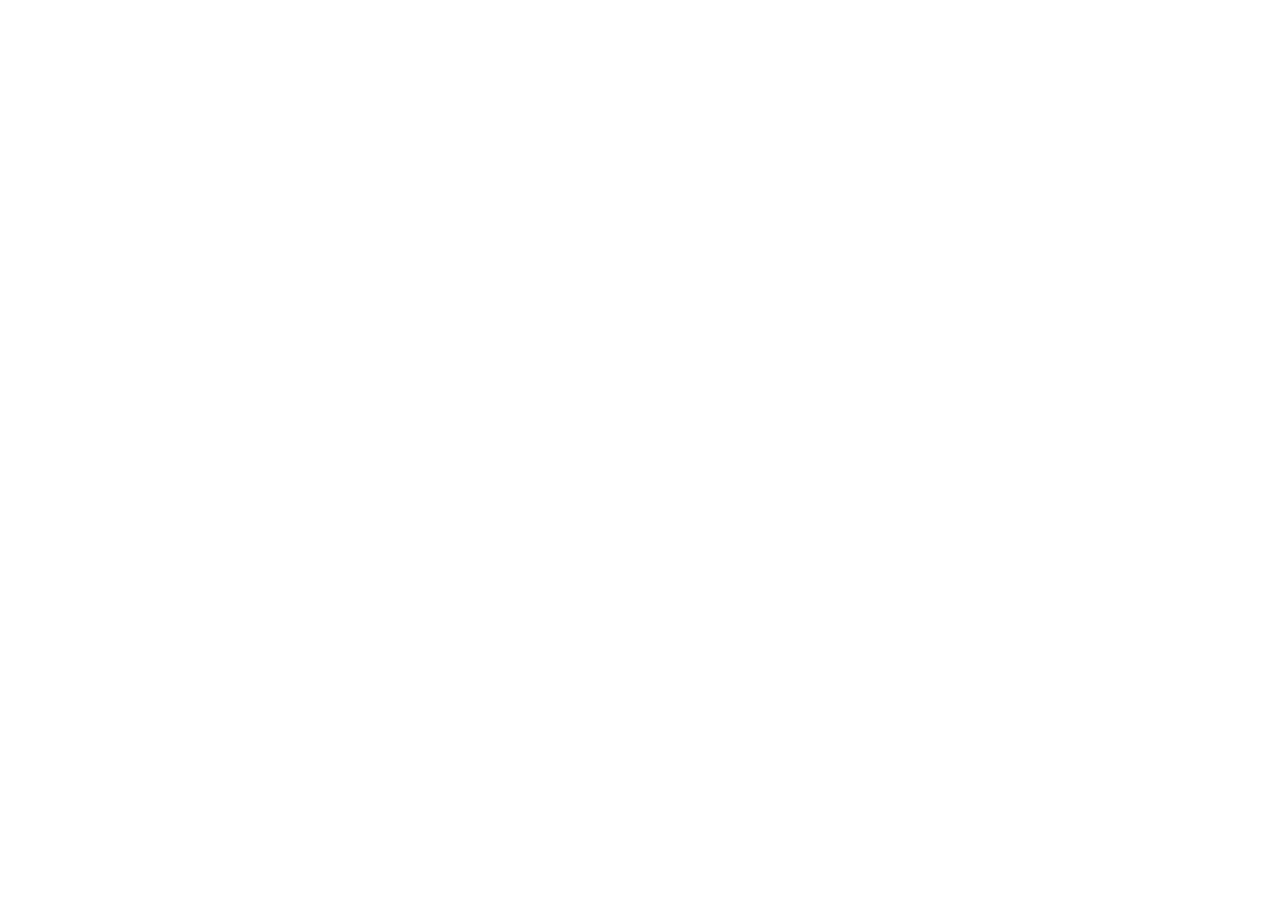
==== index.html @ 11f1801c "Deploy web demo 260825" ====
<!DOCTYPE html>
<html>
<head>
  <!--
    If you are serving your web app in a path other than the root, change the
    href value below to reflect the base path you are serving from.

    The path provided below has to start and end with a slash "/" in order for
    it to work correctly.

    For more details:
    * https://developer.mozilla.org/en-US/docs/Web/HTML/Element/base

    This is a placeholder for base href that will be replaced by the value of
    the `--base-href` argument provided to `flutter build`.
  -->
  <base href="/web/">

  <meta charset="UTF-8">
  <meta content="IE=Edge" http-equiv="X-UA-Compatible">
  <meta name="description" content="A new Flutter project.">

  <!-- iOS meta tags & icons -->
  <meta name="mobile-web-app-capable" content="yes">
  <meta name="apple-mobile-web-app-status-bar-style" content="black">
  <meta name="apple-mobile-web-app-title" content="testproject">
  <link rel="apple-touch-icon" href="icons/Icon-192.png">

  <!-- Favicon -->
  <link rel="icon" type="image/png" href="favicon.png"/>

  <title>Fi.Art</title>
  <link rel="manifest" href="manifest.json">
</head>
<body>
  <script src="flutter_bootstrap.js" async></script>
</body>
</html>
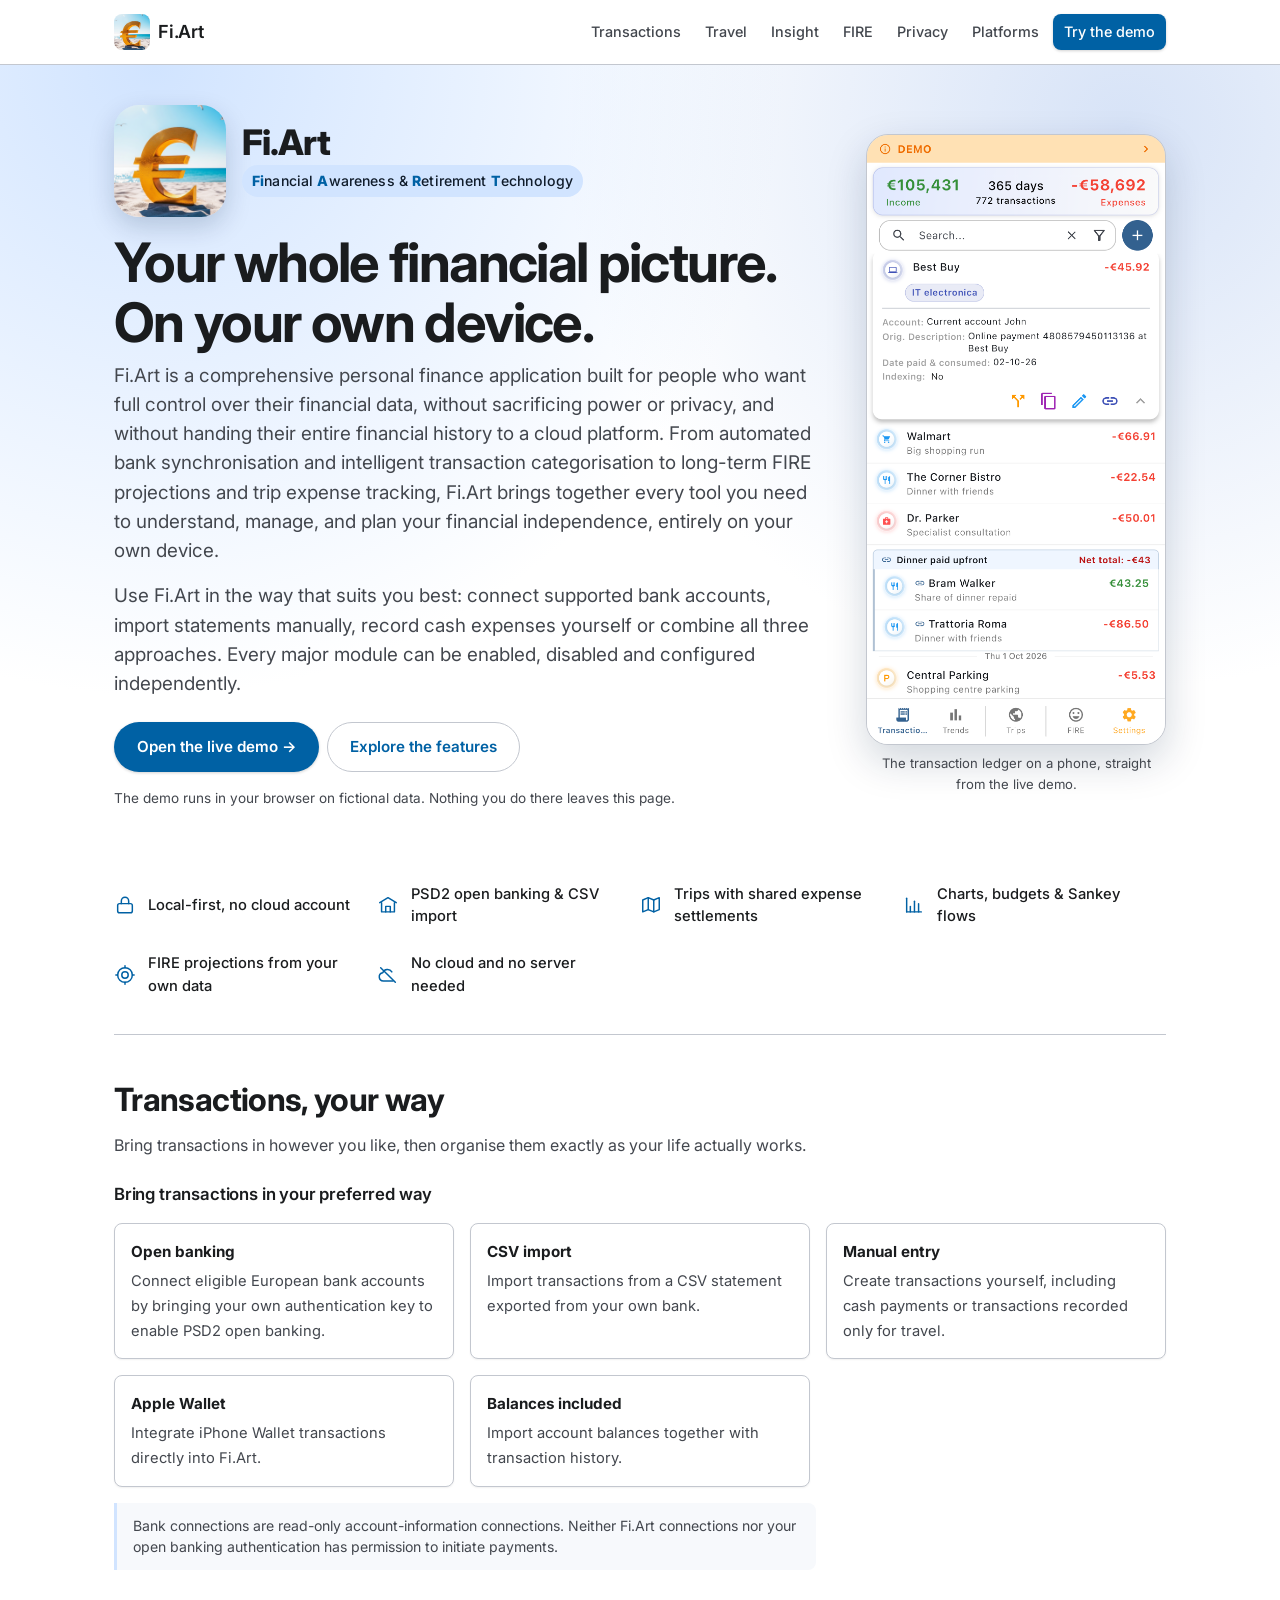
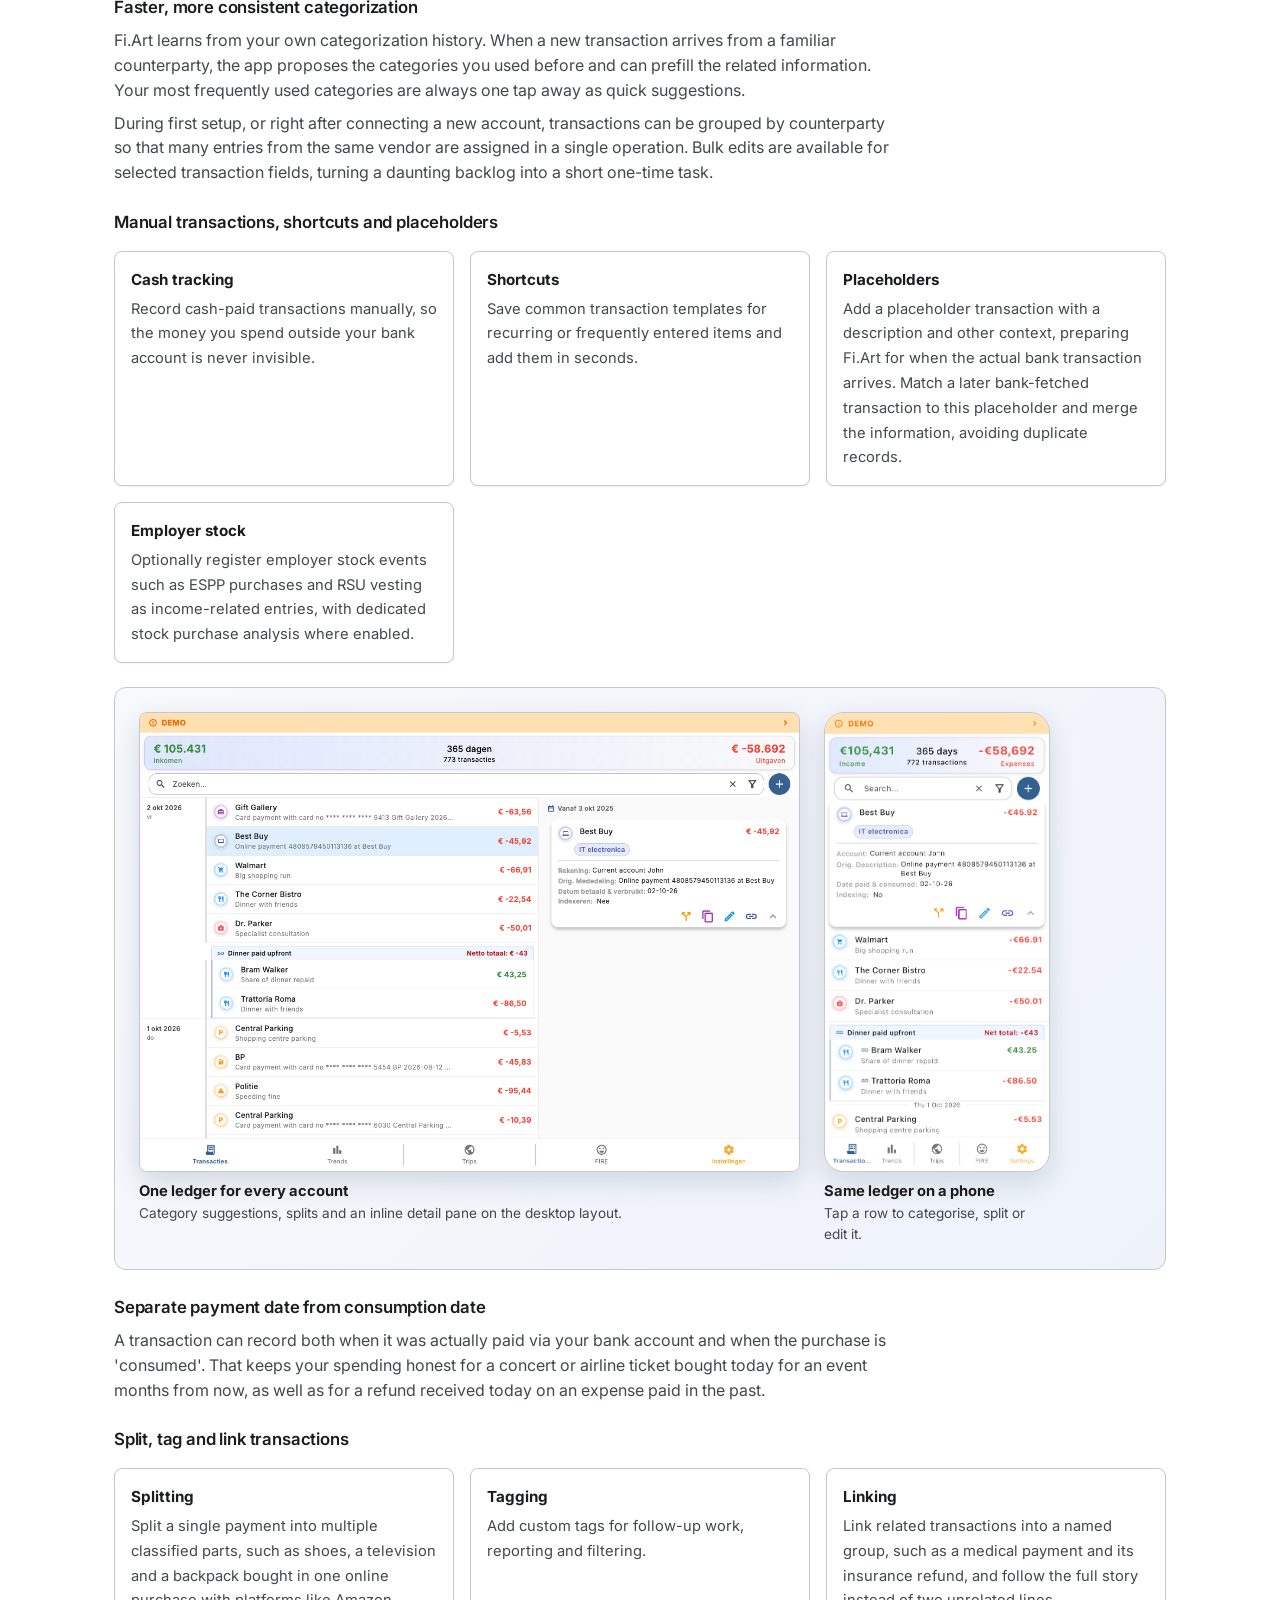
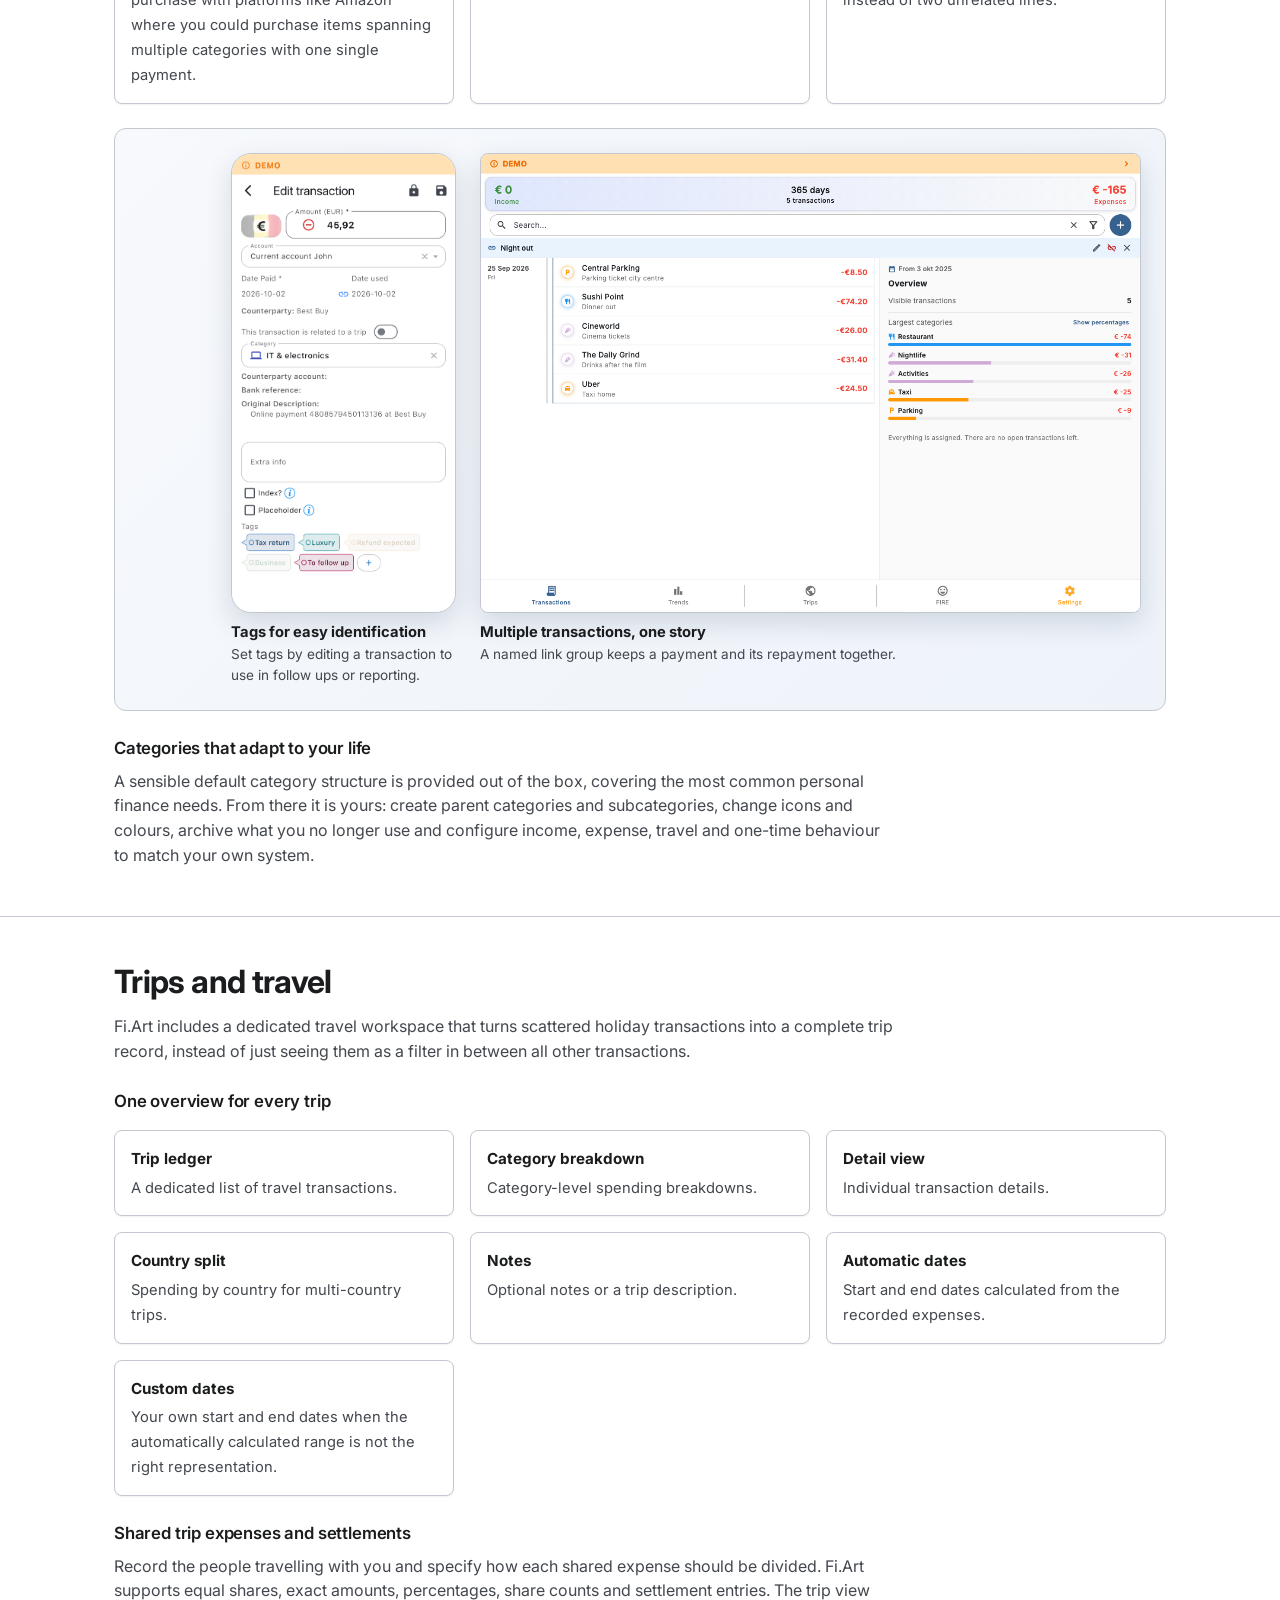
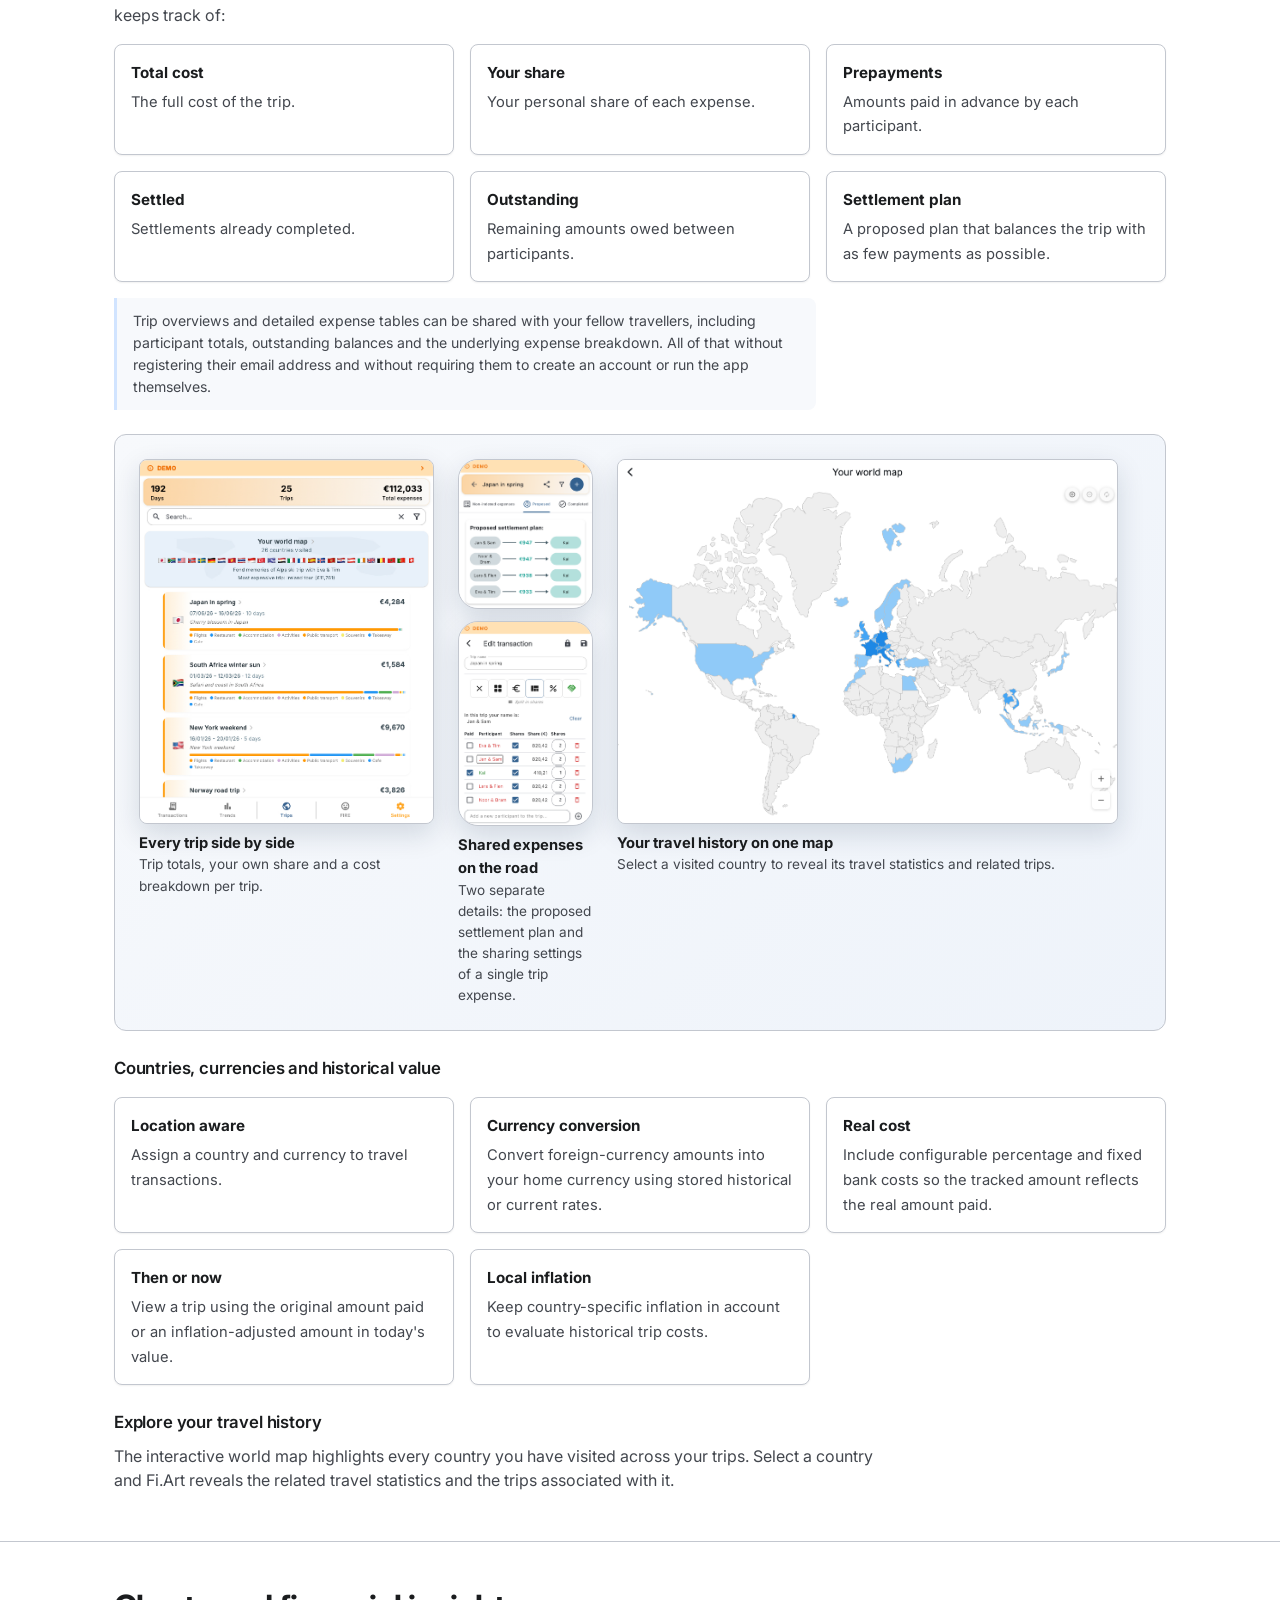
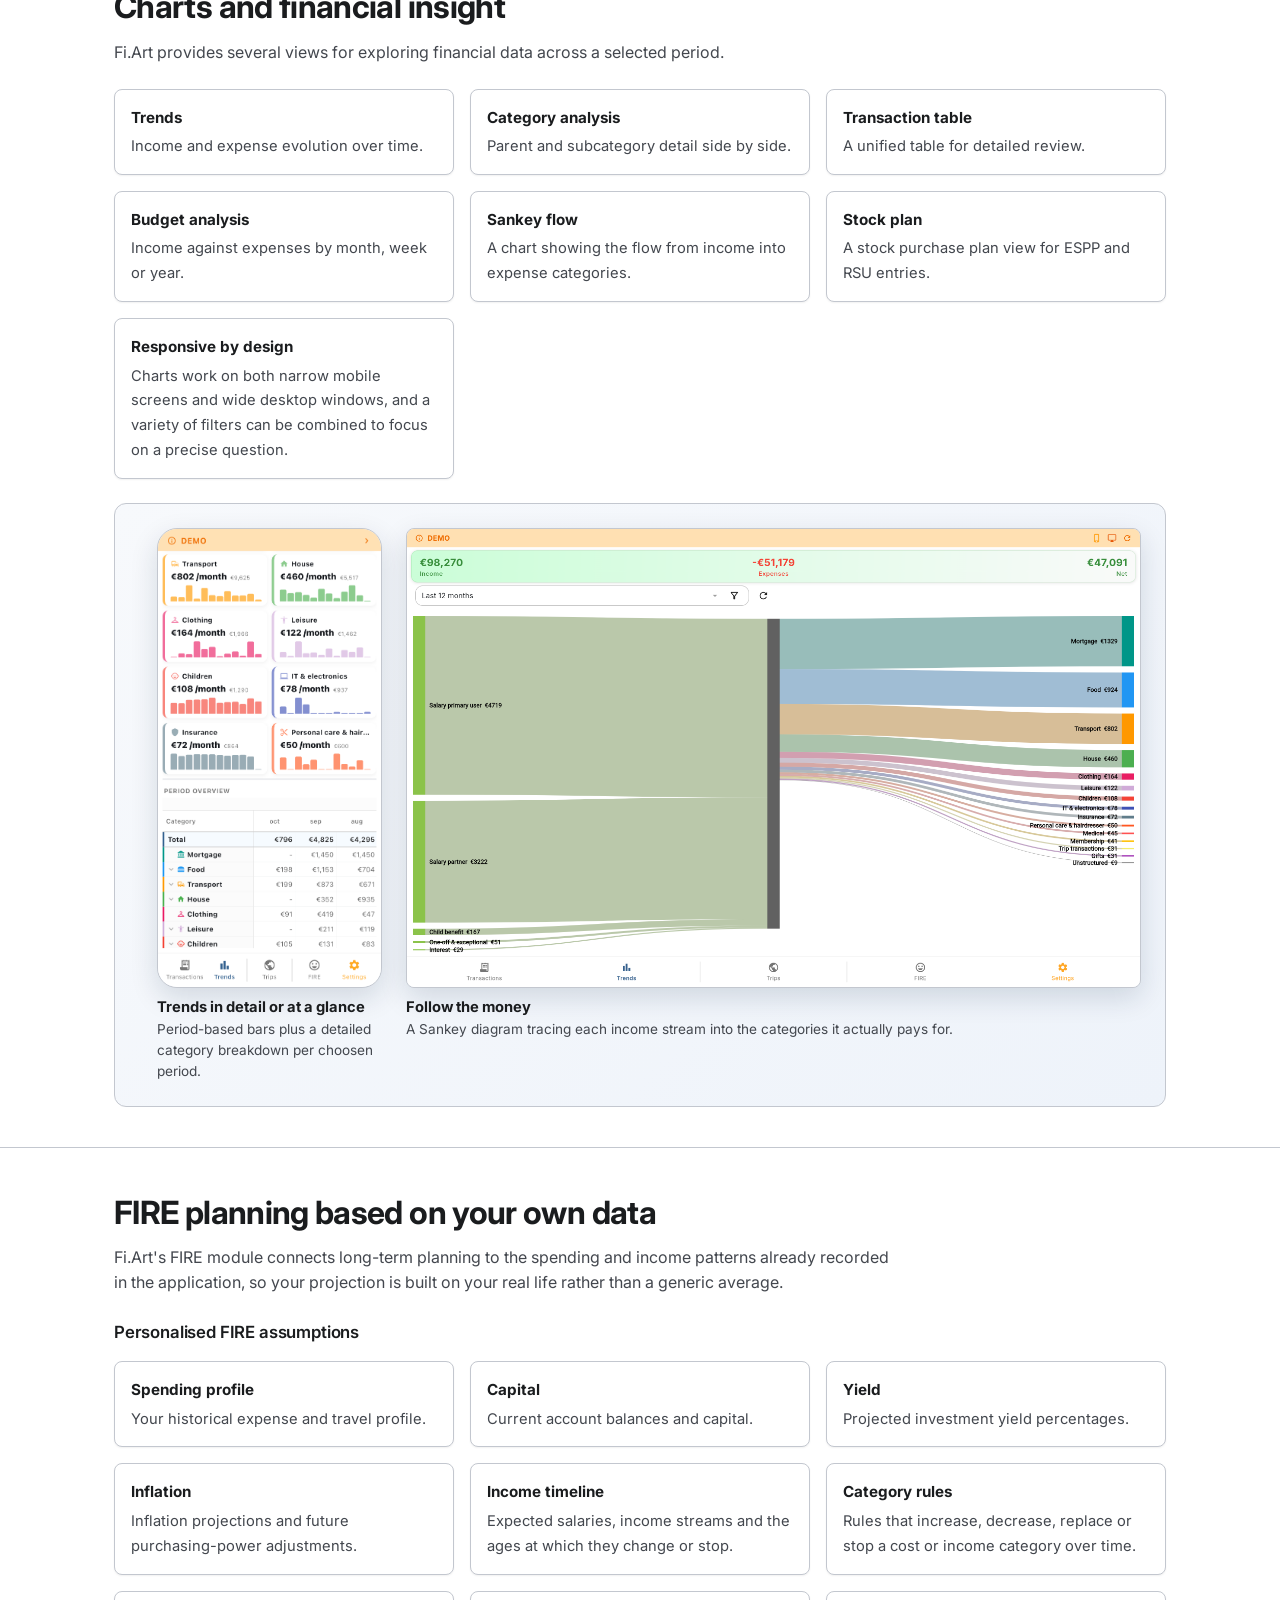
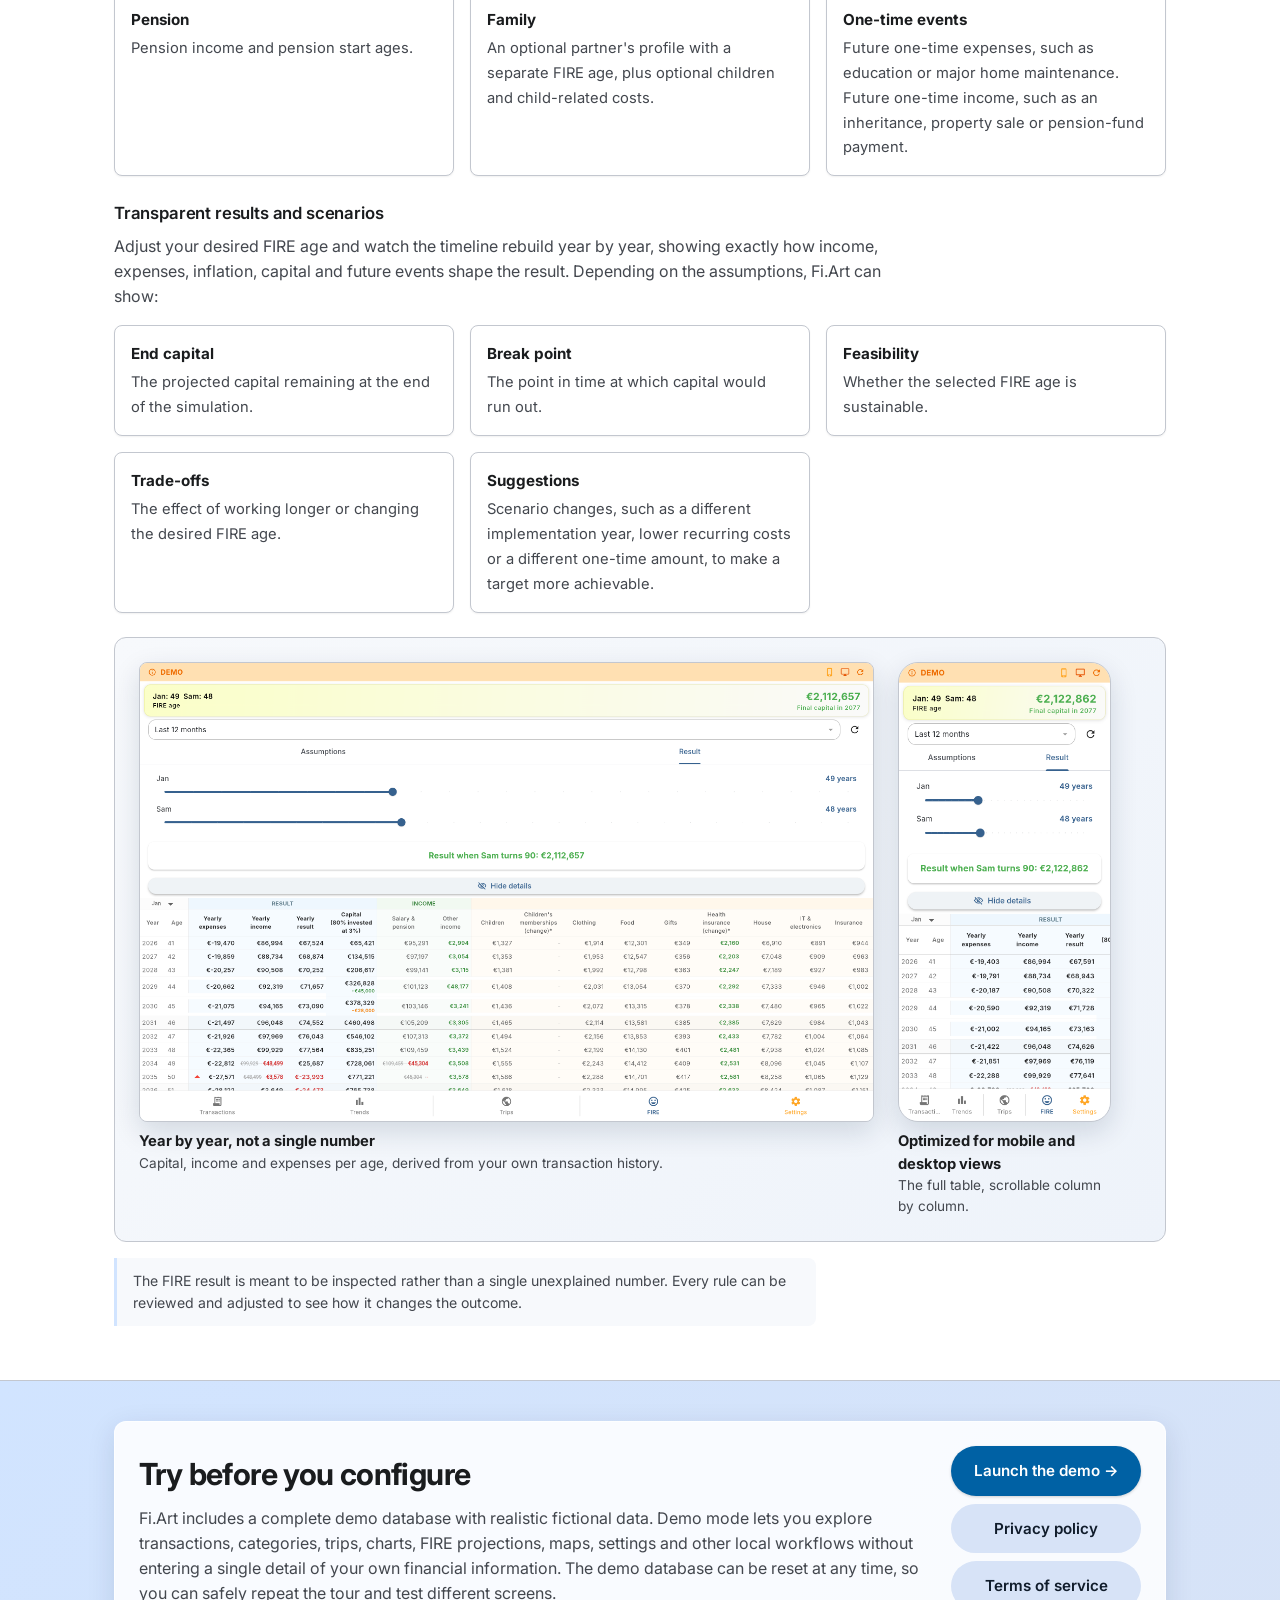
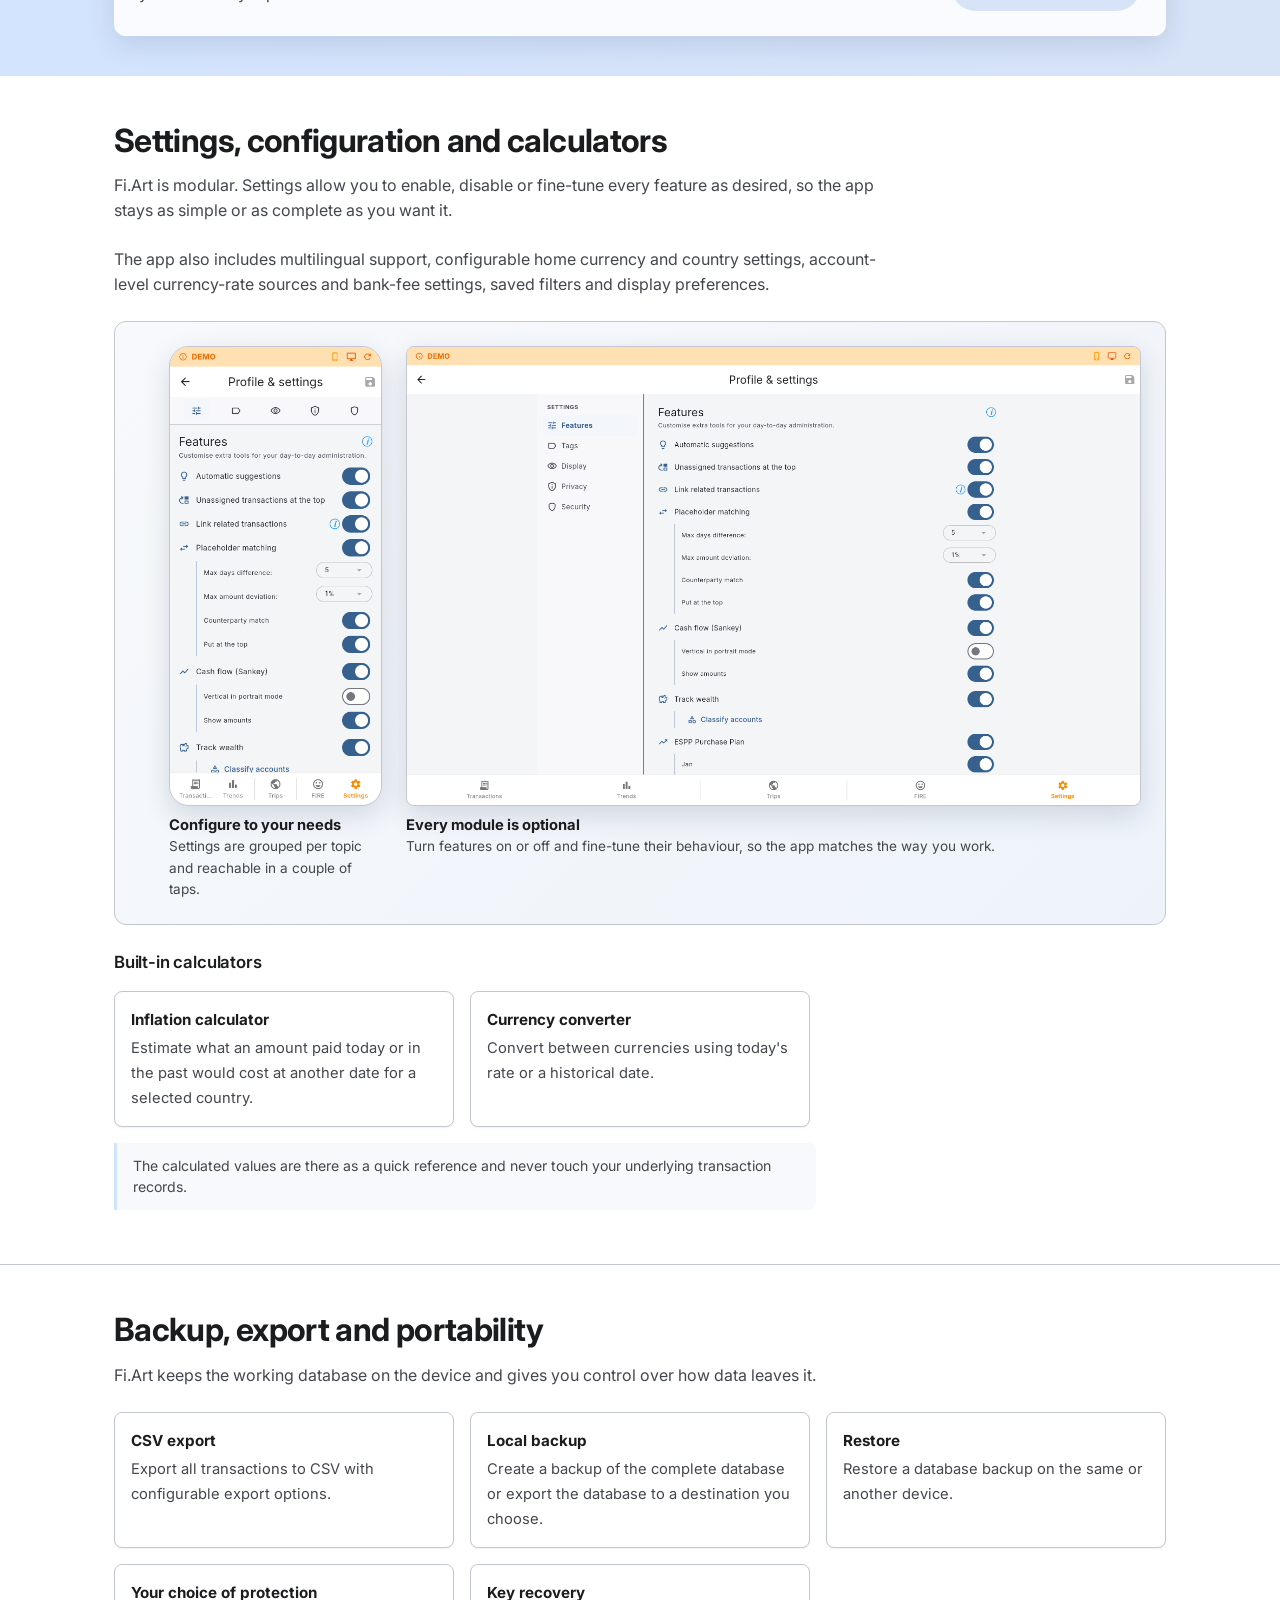
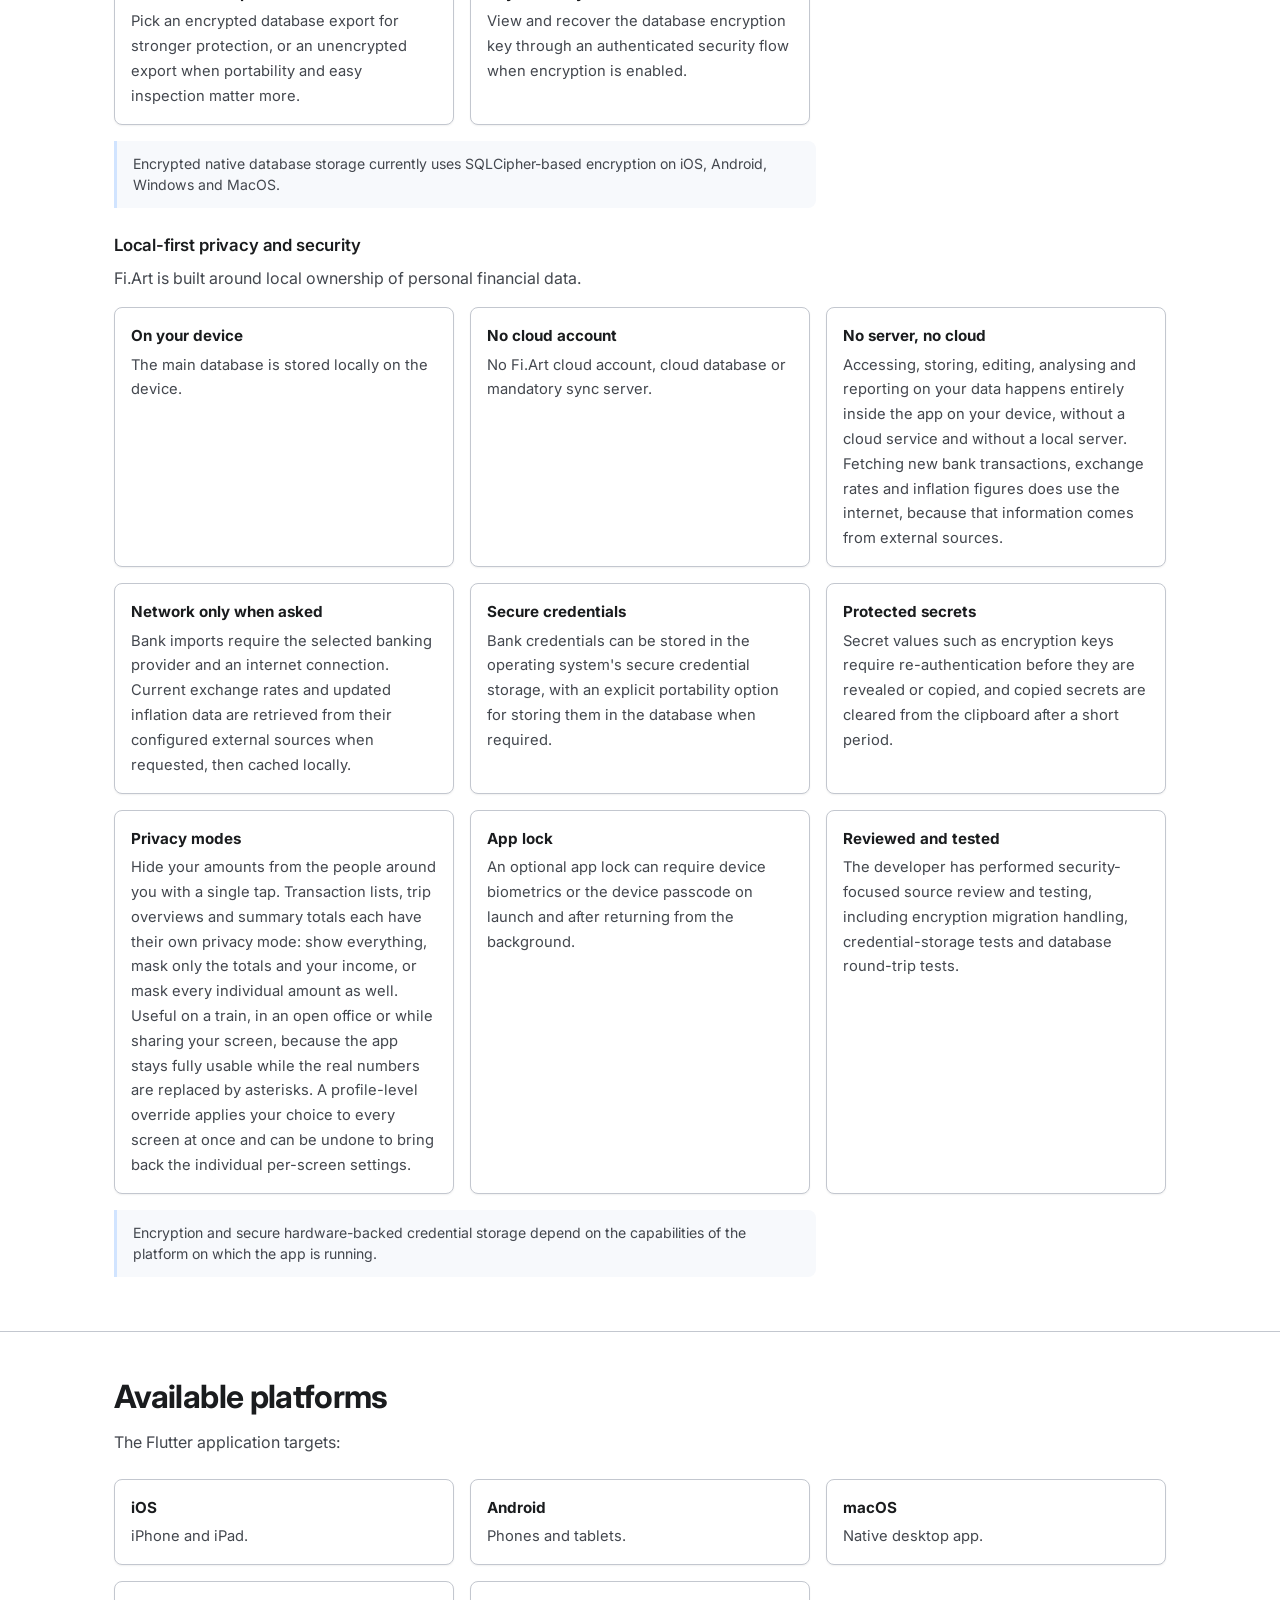
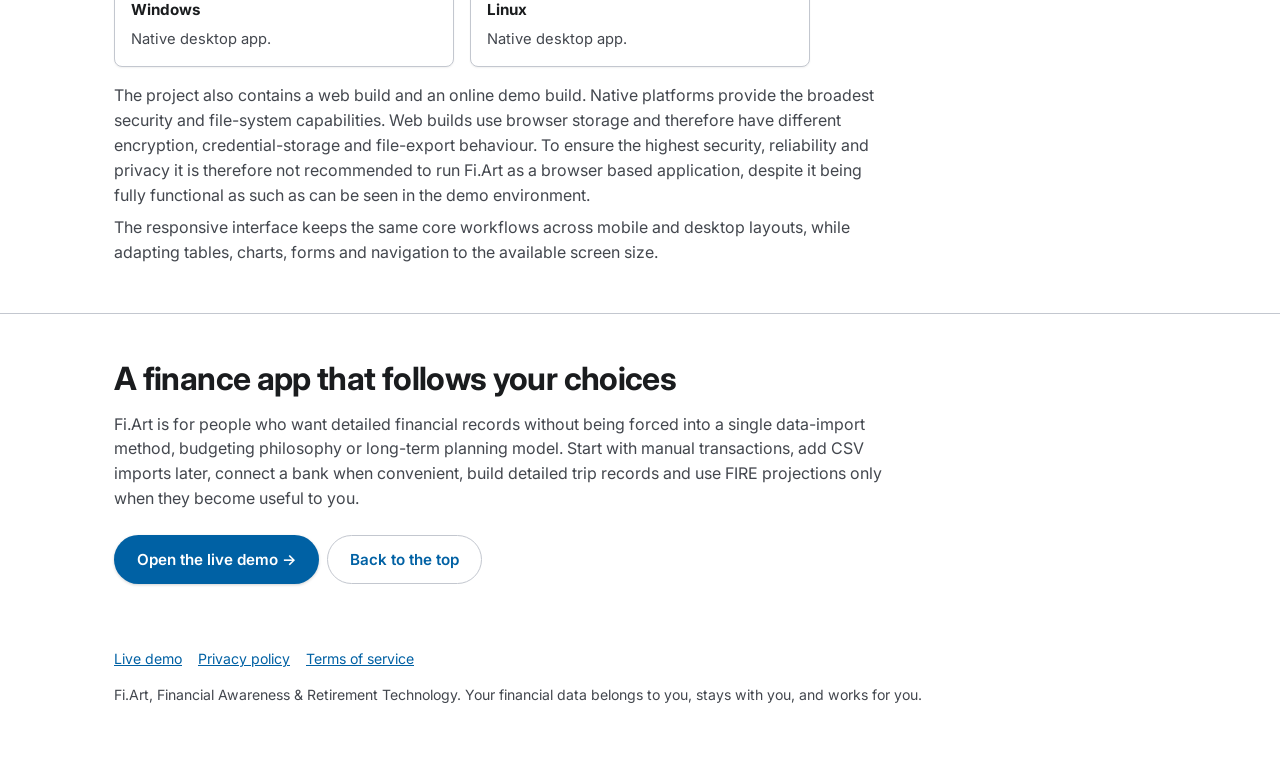
==== commit 8447c2b8: "Publish Fi.Art website + demo: clickable screenshots with lightbox" ====
--- a/index.html
+++ b/index.html
@@ -1,38 +1,725 @@
 <!DOCTYPE html>
-<html>
+<html lang="en">
 <head>
-  <!--
-    If you are serving your web app in a path other than the root, change the
-    href value below to reflect the base path you are serving from.
-
-    The path provided below has to start and end with a slash "/" in order for
-    it to work correctly.
-
-    For more details:
-    * https://developer.mozilla.org/en-US/docs/Web/HTML/Element/base
-
-    This is a placeholder for base href that will be replaced by the value of
-    the `--base-href` argument provided to `flutter build`.
-  -->
-  <base href="/web/">
-
   <meta charset="UTF-8">
-  <meta content="IE=Edge" http-equiv="X-UA-Compatible">
-  <meta name="description" content="A new Flutter project.">
-
-  <!-- iOS meta tags & icons -->
-  <meta name="mobile-web-app-capable" content="yes">
-  <meta name="apple-mobile-web-app-status-bar-style" content="black">
-  <meta name="apple-mobile-web-app-title" content="testproject">
-  <link rel="apple-touch-icon" href="icons/Icon-192.png">
-
-  <!-- Favicon -->
-  <link rel="icon" type="image/png" href="favicon.png"/>
-
-  <title>Fi.Art</title>
-  <link rel="manifest" href="manifest.json">
+  <meta name="viewport" content="width=device-width, initial-scale=1.0">
+  <title>Fi.Art | Financial Awareness &amp; Retirement Technology</title>
+  <meta name="description" content="Fi.Art is a local-first personal finance app: bank sync, smart categorisation, trip expense tracking and FIRE projections, all on your own device.">
+  <meta name="theme-color" content="#ffffff">
+  <link rel="icon" type="image/png" href="favicon.png">
+  <link rel="apple-touch-icon" href="assets/Icon-512.png">
+  <link rel="stylesheet" href="styles.css">
 </head>
 <body>
-  <script src="flutter_bootstrap.js" async></script>
+
+<!-- ========================================================== app bar -->
+<header class="appbar">
+  <div class="wrap appbar__inner">
+    <a class="brand" href="#top">
+      <img src="assets/Icon-512.png" alt="Fi.Art logo">
+      Fi.Art
+    </a>
+    <nav>
+      <a href="#transactions">Transactions</a>
+      <a href="#travel">Travel</a>
+      <a href="#insight">Insight</a>
+      <a href="#fire">FIRE</a>
+      <a href="#privacy">Privacy</a>
+      <a href="#platforms">Platforms</a>
+      <a class="btn btn--filled btn--small" href="demo/index.html">Try the demo</a>
+    </nav>
+  </div>
+</header>
+
+<!-- ============================================================== hero -->
+<section class="hero" id="top">
+  <div class="wrap hero__inner">
+    <div class="hero__copy">
+      <div class="hero__lockup">
+        <img class="hero__logo" src="assets/Icon-512.png" alt="Fi.Art app icon"
+             width="512" height="512">
+        <div class="hero__lockup-text">
+          <span class="hero__wordmark">Fi.Art</span>
+          <span class="eyebrow"><span><b>Fi</b>nancial</span> <span><b>A</b>wareness</span> &amp; <span><b>R</b>etirement</span> <span><b>T</b>echnology</span></span>
+        </div>
+      </div>
+      <h1>Your whole financial picture.<br>On your own device.</h1>
+      <p class="lede">
+        Fi.Art is a comprehensive personal finance application built for people who want full control over
+        their financial data, without sacrificing power or privacy, and without handing their entire financial history
+        to a cloud platform. From automated bank synchronisation and intelligent transaction categorisation to
+        long-term FIRE projections and trip expense tracking, Fi.Art brings together every tool you need to
+        understand, manage, and plan your financial independence, entirely on your own device.
+      </p>
+      <p class="lede">
+        Use Fi.Art in the way that suits you best: connect supported bank accounts, import statements manually,
+        record cash expenses yourself or combine all three approaches. Every major module can be enabled,
+        disabled and configured independently.
+      </p>
+      <div class="hero__actions">
+        <a class="btn btn--filled" href="demo/index.html">Open the live demo →</a>
+        <a class="btn btn--outlined" href="#transactions">Explore the features</a>
+      </div>
+      <p class="hero__note">The demo runs in your browser on fictional data. Nothing you do there leaves this page.</p>
+    </div>
+
+    <!-- A phone capture from the demo, so the first screen already shows the
+         real product instead of only prose. -->
+    <figure class="hero__shot">
+      <img src="assets/screenshots/mobile-transactions.png" width="1169" height="2392"
+           alt="Fi.Art transaction list on a phone, with one transaction expanded"
+           loading="eager" fetchpriority="high" decoding="async">
+      <figcaption>The transaction ledger on a phone, straight from the live demo.</figcaption>
+    </figure>
+  </div>
+</section>
+
+<div class="wrap">
+  <div class="pills">
+    <!-- Stroked line glyphs (lock, bank, map, chart, target, cloud-off) in the
+         same visual language as the app's Material Symbols icon set. -->
+    <div class="pill">
+      <svg viewBox="0 0 24 24" aria-hidden="true"><rect x="4" y="10.5" width="16" height="10" rx="2"/><path d="M8 10.5V7.5a4 4 0 0 1 8 0v3"/></svg>
+      Local-first, no cloud account
+    </div>
+    <div class="pill">
+      <svg viewBox="0 0 24 24" aria-hidden="true"><path d="M3 9.5 12 4l9 5.5"/><path d="M5 9.5v10h14v-10"/><path d="M9.5 19.5v-6h5v6"/></svg>
+      PSD2 open banking &amp; CSV import
+    </div>
+    <div class="pill">
+      <svg viewBox="0 0 24 24" aria-hidden="true"><path d="M9 4 3 6.5v13L9 17l6 2.5 6-2.5v-13L15 6.5 9 4z"/><path d="M9 4v13"/><path d="M15 6.5v13"/></svg>
+      Trips with shared expense settlements
+    </div>
+    <div class="pill">
+      <svg viewBox="0 0 24 24" aria-hidden="true"><path d="M4 19.5V4.5"/><path d="M4 19.5h16"/><path d="M8 19.5v-6"/><path d="M12.5 19.5V8"/><path d="M17 19.5v-9"/></svg>
+      Charts, budgets &amp; Sankey flows
+    </div>
+    <div class="pill">
+      <svg viewBox="0 0 24 24" aria-hidden="true"><circle cx="12" cy="12" r="8"/><circle cx="12" cy="12" r="3.5"/><path d="M12 4V2"/><path d="M12 22v-2"/><path d="M4 12H2"/><path d="M22 12h-2"/></svg>
+      FIRE projections from your own data
+    </div>
+    <div class="pill">
+      <svg viewBox="0 0 24 24" aria-hidden="true"><path d="M17.5 18.5H7a4.5 4.5 0 0 1-.7-8.95A5.5 5.5 0 0 1 16.2 8.6"/><path d="M4 4l16 16"/></svg>
+      No cloud and no server needed
+    </div>
+  </div>
+</div>
+
+<!-- ====================================================== transactions -->
+<section class="block" id="transactions">
+  <div class="wrap">
+    <div class="block__head">
+      <h2>Transactions, your way</h2>
+      <p>Bring transactions in however you like, then organise them exactly as your life actually works.</p>
+    </div>
+
+    <h3 class="sub">Bring transactions in your preferred way</h3>
+    <ul class="grid">
+      <li class="card"><span class="card__title">Open banking</span><span class="card__text">Connect eligible European bank accounts by bringing your own authentication key to enable PSD2 open banking.</span></li>
+      <li class="card"><span class="card__title">CSV import</span><span class="card__text">Import transactions from a CSV statement exported from your own bank.</span></li>
+      <li class="card"><span class="card__title">Manual entry</span><span class="card__text">Create transactions yourself, including cash payments or transactions recorded only for travel.</span></li>
+      <li class="card"><span class="card__title">Apple Wallet</span><span class="card__text">Integrate iPhone Wallet transactions directly into Fi.Art.</span></li>
+      <li class="card"><span class="card__title">Balances included</span><span class="card__text">Import account balances together with transaction history.</span></li>
+    </ul>
+    <p class="fineprint">
+      Bank connections are read-only account-information connections. Neither Fi.Art connections nor your
+      open banking authentication has permission to initiate payments.
+    </p>
+
+    <h3 class="sub">Faster, more consistent categorization</h3>
+    <div class="prose">
+      <p>
+        Fi.Art learns from your own categorization history. When a new transaction arrives from a familiar
+        counterparty, the app proposes the categories you used before and can prefill the related information.
+        Your most frequently used categories are always one tap away as quick suggestions.
+      </p>
+      <p>
+        During first setup, or right after connecting a new account, transactions can be grouped by counterparty
+        so that many entries from the same vendor are assigned in a single operation. Bulk edits are available for
+        selected transaction fields, turning a daunting backlog into a short one-time task.
+      </p>
+    </div>
+
+    <h3 class="sub">Manual transactions, shortcuts and placeholders</h3>
+    <ul class="grid">
+      <li class="card"><span class="card__title">Cash tracking</span><span class="card__text">Record cash-paid transactions manually, so the money you spend outside your bank account is never invisible.</span></li>
+      <li class="card"><span class="card__title">Shortcuts</span><span class="card__text">Save common transaction templates for recurring or frequently entered items and add them in seconds.</span></li>
+      <li class="card"><span class="card__title">Placeholders</span><span class="card__text">Add a placeholder transaction with a description and other context, preparing Fi.Art for when the actual bank transaction arrives. Match a later bank-fetched transaction to this placeholder and merge the information, avoiding duplicate records.</span></li>
+      <li class="card"><span class="card__title">Employer stock</span><span class="card__text">Optionally register employer stock events such as ESPP purchases and RSU vesting as income-related entries, with dedicated stock purchase analysis where enabled.</span></li>
+    </ul>
+    <!-- Visual break: the transaction ledger on both layouts. -->
+    <div class="showcase">
+      <figure class="showcase__wide">
+        <img src="assets/screenshots/desktop-transactions.png" width="1214" height="844"
+             alt="Transaction list with an expanded transaction detail pane" loading="lazy" decoding="async">
+        <figcaption>
+          <strong>One ledger for every account</strong>
+          Category suggestions, splits and an inline detail pane on the desktop layout.
+        </figcaption>
+      </figure>
+      <figure class="showcase__phone">
+        <img src="assets/screenshots/mobile-transactions.png" width="1169" height="2392"
+             alt="Transaction list on a phone with one transaction expanded" loading="lazy" decoding="async">
+        <figcaption>
+          <strong>Same ledger on a phone</strong>
+          Tap a row to categorise, split or edit it.
+        </figcaption>
+      </figure>
+    </div>
+    <h3 class="sub">Separate payment date from consumption date</h3>
+    <div class="prose">
+      <p>
+        A transaction can record both when it was actually paid via your bank account and when the purchase is
+        'consumed'. That keeps your spending honest for a concert or airline ticket bought today for an event
+        months from now, as well as for a refund received today on an expense paid in the past.
+      </p>
+    </div>
+
+    <h3 class="sub">Split, tag and link transactions</h3>
+    <ul class="grid">
+      <li class="card"><span class="card__title">Splitting</span><span class="card__text">Split a single payment into multiple classified parts, such as shoes, a television and a backpack bought in one online purchase with platforms like Amazon where you could purchase items spanning multiple categories with one single payment.</span></li>
+      <li class="card"><span class="card__title">Tagging</span><span class="card__text">Add custom tags for follow-up work, reporting and filtering.</span></li>
+      <li class="card"><span class="card__title">Linking</span><span class="card__text">Link related transactions into a named group, such as a medical payment and its insurance refund, and follow the full story instead of two unrelated lines.</span></li>
+    </ul>
+    <!-- Visual break: a linked group of two transactions in the ledger. -->
+    <div class="showcase showcase--flip">
+      <figure class="showcase__wide">
+        <img src="assets/screenshots/desktop-linked.png" width="1214" height="844"
+             alt="Transaction ledger showing a named link group of two related transactions with a net total" loading="lazy" decoding="async">
+        <figcaption>
+          <strong>Multiple transactions, one story</strong>
+          A named link group keeps a payment and its repayment together.
+        </figcaption>
+      </figure>
+      <figure class="showcase__phone">
+        <img src="assets/screenshots/mobile-linked.png" width="1170" height="2396"
+             alt="Compact transaction list on a phone, showing counterparty, description and amount per row" loading="lazy" decoding="async">
+        <figcaption>
+          <strong>Tags for easy identification</strong>
+          Set tags by editing a transaction to use in follow ups or reporting.
+        </figcaption>
+      </figure>
+    </div>
+
+    <h3 class="sub">Categories that adapt to your life</h3>
+    <div class="prose">
+      <p>
+        A sensible default category structure is provided out of the box, covering the most common personal
+        finance needs. From there it is yours: create parent categories and subcategories, change icons and
+        colours, archive what you no longer use and configure income, expense, travel and one-time behaviour
+        to match your own system.
+      </p>
+    </div>
+  </div>
+</section>
+
+<!-- ============================================================ travel -->
+<section class="block" id="travel">
+  <div class="wrap">
+    <div class="block__head">
+      <h2>Trips and travel</h2>
+      <p>
+        Fi.Art includes a dedicated travel workspace that turns scattered holiday transactions into a complete
+        trip record, instead of just seeing them as a filter in between all other transactions.
+      </p>
+    </div>
+
+    <h3 class="sub">One overview for every trip</h3>
+    <ul class="grid">
+      <li class="card"><span class="card__title">Trip ledger</span><span class="card__text">A dedicated list of travel transactions.</span></li>
+      <li class="card"><span class="card__title">Category breakdown</span><span class="card__text">Category-level spending breakdowns.</span></li>
+      <li class="card"><span class="card__title">Detail view</span><span class="card__text">Individual transaction details.</span></li>
+      <li class="card"><span class="card__title">Country split</span><span class="card__text">Spending by country for multi-country trips.</span></li>
+      <li class="card"><span class="card__title">Notes</span><span class="card__text">Optional notes or a trip description.</span></li>
+      <li class="card"><span class="card__title">Automatic dates</span><span class="card__text">Start and end dates calculated from the recorded expenses.</span></li>
+      <li class="card"><span class="card__title">Custom dates</span><span class="card__text">Your own start and end dates when the automatically calculated range is not the right representation.</span></li>
+    </ul>
+
+    <h3 class="sub">Shared trip expenses and settlements</h3>
+    <div class="prose">
+      <p>
+        Record the people travelling with you and specify how each shared expense should be divided. Fi.Art
+        supports equal shares, exact amounts, percentages, share counts and settlement entries. The trip view
+        keeps track of:
+      </p>
+    </div>
+    <ul class="grid">
+      <li class="card"><span class="card__title">Total cost</span><span class="card__text">The full cost of the trip.</span></li>
+      <li class="card"><span class="card__title">Your share</span><span class="card__text">Your personal share of each expense.</span></li>
+      <li class="card"><span class="card__title">Prepayments</span><span class="card__text">Amounts paid in advance by each participant.</span></li>
+      <li class="card"><span class="card__title">Settled</span><span class="card__text">Settlements already completed.</span></li>
+      <li class="card"><span class="card__title">Outstanding</span><span class="card__text">Remaining amounts owed between participants.</span></li>
+      <li class="card"><span class="card__title">Settlement plan</span><span class="card__text">A proposed plan that balances the trip with as few payments as possible.</span></li>
+    </ul>
+    <p class="fineprint">
+      Trip overviews and detailed expense tables can be shared with your fellow travellers, including participant
+      totals, outstanding balances and the underlying expense breakdown. All of that without registering their
+      email address and without requiring them to create an account or run the app themselves.
+    </p>
+    <!-- Visual break: the trip overview, two half captures of the shared expense
+         screens and the interactive world map. The phone column is a .splitshot:
+         two crops from two different screens, separated by plain whitespace. -->
+    <div class="showcase showcase--trio">
+      <figure class="showcase__wide">
+        <img src="assets/screenshots/desktop-trips.png" width="683" height="845"
+             alt="Trip overview with visited country flags and per-trip cost bars" loading="lazy" decoding="async">
+        <figcaption>
+          <strong>Every trip side by side</strong>
+          Trip totals, your own share and a cost breakdown per trip.
+        </figcaption>
+      </figure>
+      <figure class="showcase__phone showcase__phone--split">
+        <div class="splitshot">
+          <img src="assets/screenshots/mobile-trips-sharedproposed.png" width="1170" height="1296"
+               alt="Proposed settlement plan for a shared trip on a phone" loading="lazy" decoding="async">
+          <img src="assets/screenshots/mobile-trips-sharedtransactionsettings.png" width="1170" height="1780"
+               alt="Shared expense settings for a single trip transaction on a phone" loading="lazy" decoding="async">
+        </div>
+        <figcaption>
+          <strong>Shared expenses on the road</strong>
+          Two separate details: the proposed settlement plan and the sharing settings
+          of a single trip expense.
+        </figcaption>
+      </figure>
+      <figure class="showcase__wide">
+        <img src="assets/screenshots/desktop-trips-worldmap.png" width="1159" height="844"
+             alt="Interactive world map with visited countries highlighted and travel statistics" loading="lazy" decoding="async">
+        <figcaption>
+          <strong>Your travel history on one map</strong>
+          Select a visited country to reveal its travel statistics and related trips.
+        </figcaption>
+      </figure>
+    </div>
+    <h3 class="sub">Countries, currencies and historical value</h3>
+    <ul class="grid">
+      <li class="card"><span class="card__title">Location aware</span><span class="card__text">Assign a country and currency to travel transactions.</span></li>
+      <li class="card"><span class="card__title">Currency conversion</span><span class="card__text">Convert foreign-currency amounts into your home currency using stored historical or current rates.</span></li>
+      <li class="card"><span class="card__title">Real cost</span><span class="card__text">Include configurable percentage and fixed bank costs so the tracked amount reflects the real amount paid.</span></li>
+      <li class="card"><span class="card__title">Then or now</span><span class="card__text">View a trip using the original amount paid or an inflation-adjusted amount in today's value.</span></li>
+      <li class="card"><span class="card__title">Local inflation</span><span class="card__text">Keep country-specific inflation in account to evaluate historical trip costs.</span></li>
+    </ul>
+
+    <h3 class="sub">Explore your travel history</h3>
+    <div class="prose">
+      <p>
+        The interactive world map highlights every country you have visited across your trips. Select a country
+        and Fi.Art reveals the related travel statistics and the trips associated with it.
+      </p>
+    </div>
+  </div>
+</section>
+
+
+<!-- =========================================================== insight -->
+<section class="block" id="insight">
+  <div class="wrap">
+    <div class="block__head">
+      <h2>Charts and financial insight</h2>
+      <p>Fi.Art provides several views for exploring financial data across a selected period.</p>
+    </div>
+    <ul class="grid">
+      <li class="card"><span class="card__title">Trends</span><span class="card__text">Income and expense evolution over time.</span></li>
+      <li class="card"><span class="card__title">Category analysis</span><span class="card__text">Parent and subcategory detail side by side.</span></li>
+      <li class="card"><span class="card__title">Transaction table</span><span class="card__text">A unified table for detailed review.</span></li>
+      <li class="card"><span class="card__title">Budget analysis</span><span class="card__text">Income against expenses by month, week or year.</span></li>
+      <li class="card"><span class="card__title">Sankey flow</span><span class="card__text">A chart showing the flow from income into expense categories.</span></li>
+      <li class="card"><span class="card__title">Stock plan</span><span class="card__text">A stock purchase plan view for ESPP and RSU entries.</span></li>
+      <li class="card"><span class="card__title">Responsive by design</span><span class="card__text">Charts work on both narrow mobile screens and wide desktop windows, and a variety of filters can be combined to focus on a precise question.</span></li>
+    </ul>
+
+    <!-- Visual break: the Sankey flow and the phone trends view. -->
+    <div class="showcase showcase--flip">
+      <figure class="showcase__wide">
+        <img src="assets/screenshots/desktop-insight.png" width="2880" height="1800"
+             alt="Sankey diagram showing income flowing into spending categories" loading="lazy" decoding="async">
+        <figcaption>
+          <strong>Follow the money</strong>
+          A Sankey diagram tracing each income stream into the categories it actually pays for.
+        </figcaption>
+      </figure>
+      <figure class="showcase__phone">
+        <img src="assets/screenshots/mobile-insight.png" width="1170" height="2399"
+             alt="Monthly income and expense bar chart with a ranked category breakdown" loading="lazy" decoding="async">
+        <figcaption>
+          <strong>Trends in detail or at a glance</strong>
+          Period-based bars plus a detailed category breakdown per choosen period.
+        </figcaption>
+      </figure>
+    </div>
+
+  </div>
+</section>
+
+<!-- ============================================================== fire -->
+<section class="block" id="fire">
+  <div class="wrap">
+    <div class="block__head">
+      <h2>FIRE planning based on your own data</h2>
+      <p>
+        Fi.Art's FIRE module connects long-term planning to the spending and income patterns already recorded in
+        the application, so your projection is built on your real life rather than a generic average.
+      </p>
+    </div>
+
+    <h3 class="sub">Personalised FIRE assumptions</h3>
+    <ul class="grid">
+      <li class="card"><span class="card__title">Spending profile</span><span class="card__text">Your historical expense and travel profile.</span></li>
+      <li class="card"><span class="card__title">Capital</span><span class="card__text">Current account balances and capital.</span></li>
+      <li class="card"><span class="card__title">Yield</span><span class="card__text">Projected investment yield percentages.</span></li>
+      <li class="card"><span class="card__title">Inflation</span><span class="card__text">Inflation projections and future purchasing-power adjustments.</span></li>
+      <li class="card"><span class="card__title">Income timeline</span><span class="card__text">Expected salaries, income streams and the ages at which they change or stop.</span></li>
+      <li class="card"><span class="card__title">Category rules</span><span class="card__text">Rules that increase, decrease, replace or stop a cost or income category over time.</span></li>
+      <li class="card"><span class="card__title">Pension</span><span class="card__text">Pension income and pension start ages.</span></li>
+      <li class="card"><span class="card__title">Family</span><span class="card__text">An optional partner's profile with a separate FIRE age, plus optional children and child-related costs.</span></li>
+      <li class="card"><span class="card__title">One-time events</span><span class="card__text">Future one-time expenses, such as education or major home maintenance. Future one-time income, such as an inheritance, property sale or pension-fund payment.</span></li>
+    </ul>
+
+    <h3 class="sub">Transparent results and scenarios</h3>
+    <div class="prose">
+      <p>
+        Adjust your desired FIRE age and watch the timeline rebuild year by year, showing exactly how income,
+        expenses, inflation, capital and future events shape the result. Depending on the assumptions, Fi.Art
+        can show:
+      </p>
+    </div>
+    <ul class="grid">
+      <li class="card"><span class="card__title">End capital</span><span class="card__text">The projected capital remaining at the end of the simulation.</span></li>
+      <li class="card"><span class="card__title">Break point</span><span class="card__text">The point in time at which capital would run out.</span></li>
+      <li class="card"><span class="card__title">Feasibility</span><span class="card__text">Whether the selected FIRE age is sustainable.</span></li>
+      <li class="card"><span class="card__title">Trade-offs</span><span class="card__text">The effect of working longer or changing the desired FIRE age.</span></li>
+      <li class="card"><span class="card__title">Suggestions</span><span class="card__text">Scenario changes, such as a different implementation year, lower recurring costs or a different one-time amount, to make a target more achievable.</span></li>
+    </ul>
+    <!-- Visual break: the projection table on both layouts. -->
+    <div class="showcase">
+      <figure class="showcase__wide">
+        <img src="assets/screenshots/desktop-fire.png" width="2880" height="1800"
+             alt="FIRE projection table showing yearly income, expenses and capital per age" loading="lazy" decoding="async">
+        <figcaption>
+          <strong>Year by year, not a single number</strong>
+          Capital, income and expenses per age, derived from your own transaction history.
+        </figcaption>
+      </figure>
+      <figure class="showcase__phone">
+        <img src="assets/screenshots/mobile-fire.png" width="780" height="1688"
+             alt="FIRE projection table on a phone, scrollable by column" loading="lazy" decoding="async">
+        <figcaption>
+          <strong>Optimized for mobile and desktop views</strong>
+          The full table, scrollable column by column.
+        </figcaption>
+      </figure>
+    </div>
+
+    <p class="fineprint">
+      The FIRE result is meant to be inspected rather than a single unexplained number. Every rule can be
+      reviewed and adjusted to see how it changes the outcome.
+    </p>
+  </div>
+</section>
+
+
+<!-- ======================================================== demo band -->
+<section class="demo" id="demo">
+  <div class="wrap">
+    <div class="demo__card">
+      <div class="demo__text">
+        <h2>Try before you configure</h2>
+        <p>
+          Fi.Art includes a complete demo database with realistic fictional data. Demo mode lets you explore
+          transactions, categories, trips, charts, FIRE projections, maps, settings and other local workflows
+          without entering a single detail of your own financial information. The demo database can be reset at
+          any time, so you can safely repeat the tour and test different screens.
+        </p>
+      </div>
+      <div class="demo__actions">
+        <a class="btn btn--filled" href="demo/index.html">Launch the demo →</a>
+        <a class="btn btn--tonal" href="demo/privacy_policy.html">Privacy policy</a>
+        <a class="btn btn--tonal" href="demo/terms_of_service.html">Terms of service</a>
+      </div>
+    </div>
+  </div>
+</section>
+
+<!-- ========================================== settings and calculators -->
+<section class="block" id="settings">
+  <div class="wrap">
+    <div class="block__head">
+      <h2>Settings, configuration and calculators</h2>
+      <p>
+        Fi.Art is modular. Settings allow you to enable, disable or fine-tune every feature as desired, so the
+        app stays as simple or as complete as you want it.
+      </p>
+    </div>
+    <div class="prose">
+      <p>
+        The app also includes multilingual support, configurable home currency and country settings, account-level
+        currency-rate sources and bank-fee settings, saved filters and display preferences.
+      </p>
+    </div>
+    <!-- Visual break: the feature toggles in profile and settings. -->
+    <div class="showcase showcase--flip">
+      <figure class="showcase__wide">
+        <img src="assets/screenshots/desktop-settings.png" width="2880" height="1800"
+             alt="Profile and settings screen with feature toggles for suggestions, linking, placeholder matching, cash flow and wealth tracking" loading="lazy" decoding="async">
+        <figcaption>
+          <strong>Every module is optional</strong>
+          Turn features on or off and fine-tune their behaviour, so the app matches the way you work.
+        </figcaption>
+      </figure>
+      <figure class="showcase__phone">
+        <img src="assets/screenshots/mobile-settings.png" width="780" height="1688"
+             alt="Feature settings on a phone with individual toggles per module" loading="lazy" decoding="async">
+        <figcaption>
+          <strong>Configure to your needs</strong>
+          Settings are grouped per topic and reachable in a couple of taps.
+        </figcaption>
+      </figure>
+    </div>
+
+    <h3 class="sub">Built-in calculators</h3>
+    <ul class="grid">
+      <li class="card"><span class="card__title">Inflation calculator</span><span class="card__text">Estimate what an amount paid today or in the past would cost at another date for a selected country.</span></li>
+      <li class="card"><span class="card__title">Currency converter</span><span class="card__text">Convert between currencies using today's rate or a historical date.</span></li>
+    </ul>
+    <p class="fineprint">
+      The calculated values are there as a quick reference and never touch your underlying transaction records.
+    </p>
+  </div>
+</section>
+
+
+<!-- ============================================== backup and privacy -->
+<section class="block" id="privacy">
+  <div class="wrap">
+    <div class="block__head">
+      <h2>Backup, export and portability</h2>
+      <p>Fi.Art keeps the working database on the device and gives you control over how data leaves it.</p>
+    </div>
+    <ul class="grid">
+      <li class="card"><span class="card__title">CSV export</span><span class="card__text">Export all transactions to CSV with configurable export options.</span></li>
+      <li class="card"><span class="card__title">Local backup</span><span class="card__text">Create a backup of the complete database or export the database to a destination you choose.</span></li>
+      <li class="card"><span class="card__title">Restore</span><span class="card__text">Restore a database backup on the same or another device.</span></li>
+      <li class="card"><span class="card__title">Your choice of protection</span><span class="card__text">Pick an encrypted database export for stronger protection, or an unencrypted export when portability and easy inspection matter more.</span></li>
+      <li class="card"><span class="card__title">Key recovery</span><span class="card__text">View and recover the database encryption key through an authenticated security flow when encryption is enabled.</span></li>
+    </ul>
+    <p class="fineprint">
+      Encrypted native database storage currently uses SQLCipher-based encryption on iOS, Android, Windows and MacOS.
+    </p>
+
+    <h3 class="sub">Local-first privacy and security</h3>
+    <div class="prose">
+      <p>Fi.Art is built around local ownership of personal financial data.</p>
+    </div>
+    <ul class="grid">
+      <li class="card"><span class="card__title">On your device</span><span class="card__text">The main database is stored locally on the device.</span></li>
+      <li class="card"><span class="card__title">No cloud account</span><span class="card__text">No Fi.Art cloud account, cloud database or mandatory sync server.</span></li>
+      <li class="card"><span class="card__title">No server, no cloud</span><span class="card__text">Accessing, storing, editing, analysing and reporting on your data happens entirely inside the app on your device, without a cloud service and without a local server. Fetching new bank transactions, exchange rates and inflation figures does use the internet, because that information comes from external sources.</span></li>
+      <li class="card"><span class="card__title">Network only when asked</span><span class="card__text">Bank imports require the selected banking provider and an internet connection. Current exchange rates and updated inflation data are retrieved from their configured external sources when requested, then cached locally.</span></li>
+      <li class="card"><span class="card__title">Secure credentials</span><span class="card__text">Bank credentials can be stored in the operating system's secure credential storage, with an explicit portability option for storing them in the database when required.</span></li>
+      <li class="card"><span class="card__title">Protected secrets</span><span class="card__text">Secret values such as encryption keys require re-authentication before they are revealed or copied, and copied secrets are cleared from the clipboard after a short period.</span></li>
+      <li class="card"><span class="card__title">Privacy modes</span><span class="card__text">Hide your amounts from the people around you with a single tap. Transaction lists, trip overviews and summary totals each have their own privacy mode: show everything, mask only the totals and your income, or mask every individual amount as well. Useful on a train, in an open office or while sharing your screen, because the app stays fully usable while the real numbers are replaced by asterisks. A profile-level override applies your choice to every screen at once and can be undone to bring back the individual per-screen settings.</span></li>
+      <li class="card"><span class="card__title">App lock</span><span class="card__text">An optional app lock can require device biometrics or the device passcode on launch and after returning from the background.</span></li>
+      <li class="card"><span class="card__title">Reviewed and tested</span><span class="card__text">The developer has performed security-focused source review and testing, including encryption migration handling, credential-storage tests and database round-trip tests.</span></li>
+    </ul>
+    <p class="fineprint">
+      Encryption and secure hardware-backed credential storage depend on the capabilities of the platform on
+      which the app is running.
+    </p>
+  </div>
+</section>
+
+
+<!-- ========================================================= platforms -->
+<section class="block" id="platforms">
+  <div class="wrap">
+    <div class="block__head">
+      <h2>Available platforms</h2>
+      <p>The Flutter application targets:</p>
+    </div>
+    <ul class="grid">
+      <li class="card"><span class="card__title">iOS</span><span class="card__text">iPhone and iPad.</span></li>
+      <li class="card"><span class="card__title">Android</span><span class="card__text">Phones and tablets.</span></li>
+      <li class="card"><span class="card__title">macOS</span><span class="card__text">Native desktop app.</span></li>
+      <li class="card"><span class="card__title">Windows</span><span class="card__text">Native desktop app.</span></li>
+      <li class="card"><span class="card__title">Linux</span><span class="card__text">Native desktop app.</span></li>
+    </ul>
+    <div class="prose" style="margin-top: 16px;">
+      <p>
+        The project also contains a web build and an online demo build. Native platforms provide the broadest
+        security and file-system capabilities. Web builds use browser storage and therefore have different
+        encryption, credential-storage and file-export behaviour. To ensure the highest security, reliability and
+        privacy it is therefore not recommended to run Fi.Art as a browser based application, despite it being
+        fully functional as such as can be seen in the demo environment.
+      </p>
+      <p>
+        The responsive interface keeps the same core workflows across mobile and desktop layouts, while adapting
+        tables, charts, forms and navigation to the available screen size.
+      </p>
+    </div>
+  </div>
+</section>
+
+<!-- =========================================================== closing -->
+<section class="block" id="closing">
+  <div class="wrap">
+    <div class="block__head">
+      <h2>A finance app that follows your choices</h2>
+      <p>
+        Fi.Art is for people who want detailed financial records without being forced into a single data-import
+        method, budgeting philosophy or long-term planning model. Start with manual transactions, add CSV imports
+        later, connect a bank when convenient, build detailed trip records and use FIRE projections only when they
+        become useful to you.
+      </p>
+    </div>
+    <div class="hero__actions">
+      <a class="btn btn--filled" href="demo/index.html">Open the live demo →</a>
+      <a class="btn btn--outlined" href="#top">Back to the top</a>
+    </div>
+  </div>
+</section>
+
+<!-- ============================================================ footer -->
+<footer class="site">
+  <div class="wrap">
+    <div class="links">
+      <a href="demo/index.html">Live demo</a>
+      <a href="demo/privacy_policy.html">Privacy policy</a>
+      <a href="demo/terms_of_service.html">Terms of service</a>
+    </div>
+    <p>Fi.Art, Financial Awareness &amp; Retirement Technology. Your financial data belongs to you, stays with you, and works for you.</p>
+  </div>
+</footer>
+
+<button class="totop" id="totop" type="button" aria-label="Back to top">↑</button>
+
+<script>
+  // Show the back-to-top button once the reader has scrolled past the hero.
+  (function () {
+    var btn = document.getElementById('totop');
+    function sync() {
+      btn.classList.toggle('show', window.scrollY > 600);
+    }
+    window.addEventListener('scroll', sync, { passive: true });
+    btn.addEventListener('click', function () {
+      window.scrollTo({ top: 0, behavior: 'smooth' });
+    });
+    sync();
+  })();
+
+  // ------------------------------------------------------------- screenshot lightbox
+  // Every screenshot on the page (hero capture, showcase bands and the split
+  // phone crops) opens full size in an overlay so details are readable.
+  // Click or Enter/Space opens it, Escape or a click on the backdrop closes it,
+  // the arrow keys and the side buttons walk through all screenshots in order.
+  // The overlay shows the image plus the same caption used inline, nothing else.
+  (function () {
+    var shots = Array.prototype.slice.call(
+      document.querySelectorAll('.hero__shot img, .showcase img')
+    );
+    if (!shots.length) return;
+
+    var index = 0;
+    var lastFocused = null;
+
+    // --- overlay markup, created once and reused for every screenshot --------
+    var overlay = document.createElement('div');
+    overlay.className = 'lightbox';
+    overlay.id = 'lightbox';
+    overlay.hidden = true;
+    overlay.setAttribute('role', 'dialog');
+    overlay.setAttribute('aria-modal', 'true');
+    overlay.setAttribute('aria-label', 'Screenshot viewer');
+    overlay.innerHTML =
+      '<button class="lightbox__btn lightbox__btn--close" type="button" aria-label="Close screenshot">×</button>' +
+      '<button class="lightbox__btn lightbox__btn--prev" type="button" aria-label="Previous screenshot">‹</button>' +
+      '<button class="lightbox__btn lightbox__btn--next" type="button" aria-label="Next screenshot">›</button>' +
+      '<figure class="lightbox__figure">' +
+      '  <img class="lightbox__img" alt="">' +
+      '  <figcaption class="lightbox__caption"></figcaption>' +
+      '</figure>';
+    document.body.appendChild(overlay);
+
+    var img = overlay.querySelector('.lightbox__img');
+    var caption = overlay.querySelector('.lightbox__caption');
+    var closeBtn = overlay.querySelector('.lightbox__btn--close');
+    var prevBtn = overlay.querySelector('.lightbox__btn--prev');
+    var nextBtn = overlay.querySelector('.lightbox__btn--next');
+
+    // The caption of the owning <figure>, or the image's alt text as fallback
+    // (the split phone column shares one caption for two crops).
+    function captionFor(shot) {
+      var figure = shot.closest('figure');
+      var node = figure ? figure.querySelector('figcaption') : null;
+      if (node) return node.innerHTML;
+      return shot.alt ? shot.alt.replace(/[&<>]/g, '') : '';
+    }
+
+    function show(i) {
+      index = (i + shots.length) % shots.length;
+      var shot = shots[index];
+      img.src = shot.currentSrc || shot.src;
+      img.alt = shot.alt || '';
+      caption.innerHTML = captionFor(shot);
+      var multiple = shots.length > 1;
+      prevBtn.hidden = !multiple;
+      nextBtn.hidden = !multiple;
+    }
+
+    function open(i) {
+      lastFocused = document.activeElement;
+      show(i);
+      overlay.hidden = false;
+      document.body.classList.add('lightbox-locked');
+      // Next frame, so the opacity transition actually runs.
+      requestAnimationFrame(function () {
+        overlay.classList.add('lightbox--open');
+      });
+      closeBtn.focus();
+    }
+
+    function close() {
+      overlay.classList.remove('lightbox--open');
+      overlay.hidden = true;
+      document.body.classList.remove('lightbox-locked');
+      if (lastFocused && typeof lastFocused.focus === 'function') {
+        lastFocused.focus();
+      }
+    }
+
+    shots.forEach(function (shot, i) {
+      // Keyboard reachable: an <img> is not focusable by default.
+      shot.tabIndex = 0;
+      shot.setAttribute('role', 'button');
+      shot.setAttribute('aria-label', (shot.alt || 'Screenshot') + ' (click to enlarge)');
+      shot.addEventListener('click', function () { open(i); });
+      shot.addEventListener('keydown', function (e) {
+        if (e.key === 'Enter' || e.key === ' ' || e.key === 'Spacebar') {
+          e.preventDefault();
+          open(i);
+        }
+      });
+    });
+
+    closeBtn.addEventListener('click', close);
+    prevBtn.addEventListener('click', function () { show(index - 1); });
+    nextBtn.addEventListener('click', function () { show(index + 1); });
+
+    // A click on the backdrop closes; a click on the image or a control does not.
+    overlay.addEventListener('click', function (e) {
+      if (e.target === overlay || e.target.classList.contains('lightbox__figure')) {
+        close();
+      }
+    });
+
+    document.addEventListener('keydown', function (e) {
+      if (overlay.hidden) return;
+      if (e.key === 'Escape') { close(); }
+      else if (e.key === 'ArrowLeft') { show(index - 1); }
+      else if (e.key === 'ArrowRight') { show(index + 1); }
+    });
+  })();
+
+</script>
+
 </body>
 </html>
+
--- a/styles.css
+++ b/styles.css
@@ -0,0 +1,934 @@
+/* ==========================================================================
+   Fi.Art website styling
+   Mirrors the app's Material 3 light theme (ColorScheme.fromSeed(Colors.blue)
+   with pure white surfaces) and the Inter typeface used on macOS/web.
+   ========================================================================== */
+
+/* Inter, the same variable font the app bundles for macOS/web */
+@font-face {
+  font-family: 'Inter';
+  src: url('assets/fonts/Inter-Variable.ttf') format('truetype-variations');
+  font-weight: 100 900;
+  font-style: normal;
+  font-display: swap;
+}
+
+:root {
+  /* Material 3 light scheme derived from seed Colors.blue, same as the app */
+  --primary: #0061a4;
+  --on-primary: #ffffff;
+  --primary-container: #d1e4ff;
+  --on-primary-container: #001d36;
+  --secondary: #535f70;
+  --secondary-container: #d7e3f7;
+  --on-secondary-container: #101c2b;
+  --surface: #ffffff;
+  --on-surface: #1a1c1e;
+  --on-surface-variant: #43474e;
+  --outline-variant: #c3c7cf;
+  --scrim-soft: rgba(0, 0, 0, 0.06);
+
+  /* Shape: matches AppStyles (cards/sheets use an 8px radius) */
+  --radius-sm: 8px;
+  --radius-md: 12px;
+  --radius-pill: 999px;
+
+  /* Spacing: matches AppStyles.sectionSpacing / controlSpacing */
+  --gap-xs: 4px;
+  --gap-sm: 8px;
+  --gap-md: 16px;
+  --gap-lg: 24px;
+  --gap-xl: 40px;
+
+  --max-width: 1100px; /* AppStyles.wideLayoutBreakpoint */
+}
+
+* { box-sizing: border-box; }
+
+html {
+  scroll-behavior: smooth;
+  scroll-padding-top: 88px;
+}
+
+body {
+  margin: 0;
+  background: var(--surface);
+  color: var(--on-surface);
+  font-family: 'Inter', -apple-system, BlinkMacSystemFont, 'Segoe UI', Roboto,
+    'Helvetica Neue', sans-serif;
+  font-size: 16px;
+  line-height: 1.55;
+  -webkit-font-smoothing: antialiased;
+}
+
+a { color: var(--primary); }
+
+.wrap {
+  width: 100%;
+  max-width: var(--max-width);
+  margin: 0 auto;
+  padding: 0 var(--gap-lg);
+}
+
+/* ---------------------------------------------------------------- app bar */
+
+.appbar {
+  position: sticky;
+  top: 0;
+  z-index: 20;
+  background: rgba(255, 255, 255, 0.92);
+  backdrop-filter: saturate(180%) blur(12px);
+  border-bottom: 1px solid var(--outline-variant);
+}
+
+.appbar__inner {
+  display: flex;
+  align-items: center;
+  gap: var(--gap-md);
+  height: 64px;
+}
+
+.brand {
+  display: flex;
+  align-items: center;
+  gap: var(--gap-sm);
+  font-weight: 600;
+  font-size: 1.125rem;
+  letter-spacing: -0.01em;
+  color: var(--on-surface);
+  text-decoration: none;
+}
+
+.brand img {
+  width: 36px;
+  height: 36px;
+  border-radius: 8px;
+}
+
+.appbar nav {
+  display: flex;
+  align-items: center;
+  gap: var(--gap-xs);
+  margin-left: auto;
+}
+
+.appbar nav a {
+  padding: 6px 10px;
+  border-radius: var(--radius-sm);
+  font-size: 0.9rem;
+  font-weight: 500;
+  color: var(--on-surface-variant);
+  text-decoration: none;
+}
+
+.appbar nav a:hover {
+  background: var(--secondary-container);
+  color: var(--on-secondary-container);
+}
+
+/* The generic `.appbar nav a` rule above is more specific than `.btn--filled`,
+   so without these two overrides the CTA in the app bar would render dark grey
+   text on the blue fill, which is unreadable. Keep them adjacent to the rule they fix. */
+.appbar nav a.btn--filled,
+.appbar nav a.btn--filled:hover {
+  color: var(--on-primary);
+  background: var(--primary);
+}
+
+/* ----------------------------------------------------------------- buttons */
+
+.btn {
+  display: inline-flex;
+  align-items: center;
+  justify-content: center;
+  gap: var(--gap-sm);
+  padding: 12px 22px;
+  border: 1px solid transparent;
+  border-radius: var(--radius-pill);
+  font: inherit;
+  font-weight: 600;
+  font-size: 0.95rem;
+  text-decoration: none;
+  cursor: pointer;
+  transition: filter 0.15s ease, background 0.15s ease;
+}
+
+.btn--filled {
+  background: var(--primary);
+  color: var(--on-primary);
+  box-shadow: 0 1px 3px rgba(0, 0, 0, 0.18);
+}
+
+.btn--filled:hover { filter: brightness(1.1); }
+
+.btn--tonal {
+  background: var(--secondary-container);
+  color: var(--on-secondary-container);
+}
+
+.btn--tonal:hover { filter: brightness(0.97); }
+
+.btn--outlined {
+  background: transparent;
+  color: var(--primary);
+  border-color: var(--outline-variant);
+}
+
+.btn--outlined:hover { background: var(--primary-container); }
+
+.btn--small {
+  padding: 8px 16px;
+  font-size: 0.85rem;
+}
+
+/* -------------------------------------------------------------------- hero */
+
+.hero {
+  padding: var(--gap-xl) 0 var(--gap-lg);
+  background:
+    radial-gradient(circle at 12% 0%, var(--primary-container) 0%, transparent 46%),
+    radial-gradient(circle at 88% 8%, var(--secondary-container) 0%, transparent 42%);
+}
+
+/* Two columns from tablet width up: copy on the left, a phone capture on the
+   right so the first viewport already shows the product. */
+.hero__inner {
+  display: flex;
+  flex-wrap: wrap;
+  align-items: center;
+  gap: var(--gap-xl);
+}
+
+.hero__copy { flex: 1 1 520px; min-width: 0; }
+
+/* Logo lockup: a large app icon next to the wordmark and the FiART expansion. */
+.hero__lockup {
+  display: flex;
+  align-items: center;
+  gap: var(--gap-md);
+  margin-bottom: var(--gap-md);
+}
+
+.hero__logo {
+  flex: 0 0 auto;
+  width: clamp(76px, 9vw, 112px);
+  height: clamp(76px, 9vw, 112px);
+  border-radius: 22%;
+  box-shadow: 0 10px 26px rgba(0, 32, 64, 0.18);
+}
+
+.hero__lockup-text {
+  display: flex;
+  flex-direction: column;
+  align-items: flex-start;
+  gap: var(--gap-xs);
+  min-width: 0;
+}
+
+.hero__wordmark {
+  font-size: clamp(1.6rem, 3.4vw, 2.2rem);
+  font-weight: 800;
+  letter-spacing: -0.03em;
+  line-height: 1;
+}
+
+.hero__lockup .eyebrow { margin-bottom: 0; }
+
+.hero__shot {
+  flex: 0 1 300px;
+  margin: 0;
+  text-align: center;
+}
+
+.hero__shot img {
+  display: block;
+  width: 100%;
+  max-width: 300px;
+  height: auto;
+  margin: 0 auto;
+  border: 1px solid var(--outline-variant);
+  border-radius: 22px;
+  background: var(--surface);
+  box-shadow: 0 16px 40px rgba(0, 32, 64, 0.18);
+}
+
+.hero__shot figcaption {
+  margin-top: var(--gap-sm);
+  font-size: 0.82rem;
+  color: var(--on-surface-variant);
+}
+
+.eyebrow {
+  display: inline-block;
+  padding: 5px 10px;
+  margin-bottom: var(--gap-md);
+  border-radius: var(--radius-pill);
+  background: var(--primary-container);
+  color: var(--on-secondary-container);
+  font-size: 0.88rem;
+  font-weight: 500;
+  letter-spacing: 0.01em;
+  /* Deliberately NOT uppercase: the first accent letter is "Fi" (F A R T being
+     an unfortunate acronym), and an uppercase transform renders that as
+     "FInancial", which reads as a typo. Sentence case keeps "Fi" legible. */
+  text-transform: none;
+}
+
+/* Each word is wrapped so a chip never gets separated from its own word when
+   the eyebrow wraps to a second line at phone widths. */
+.eyebrow > span {
+  display: inline-block;
+  white-space: nowrap;
+}
+
+/* The letters that spell out "Fi.Art" inside the full expansion. Tonal rather
+   than chipped: the accents carry primary blue plus weight 800, so they read as
+   the brand name without boxing each letter. */
+.eyebrow b {
+  color: var(--primary);
+  font-weight: 800;
+}
+
+.hero h1 {
+  margin: 0 0 var(--gap-sm);
+  font-size: clamp(2.2rem, 5vw, 3.4rem);
+  line-height: 1.1;
+  letter-spacing: -0.03em;
+  font-weight: 700;
+}
+
+.hero .lede {
+  max-width: 68ch;
+  margin: 0 0 var(--gap-md);
+  font-size: clamp(1.02rem, 1.6vw, 1.18rem);
+  color: var(--on-surface-variant);
+}
+
+.hero__actions {
+  display: flex;
+  flex-wrap: wrap;
+  gap: var(--gap-sm);
+  margin-top: var(--gap-lg);
+}
+
+.hero__note {
+  margin-top: var(--gap-md);
+  font-size: 0.85rem;
+  color: var(--on-surface-variant);
+}
+
+/* ------------------------------------------------------------- pill strip */
+
+.pills {
+  display: grid;
+  grid-template-columns: repeat(auto-fit, minmax(240px, 1fr));
+  gap: 0;
+  padding: var(--gap-lg) 0;
+  border-bottom: 1px solid var(--outline-variant);
+}
+
+/* Each chip is a quiet icon + label pair rather than a coloured badge, so the
+   strip reads as a spec list. Icons are stroked Material-Symbols-style glyphs
+   drawn inline as SVG, the same visual language as the app's own icon set. */
+.pill {
+  display: flex;
+  align-items: center;
+  gap: 12px;
+  padding: 12px var(--gap-md) 12px 0;
+  font-size: 0.92rem;
+  font-weight: 500;
+  color: var(--on-surface);
+}
+
+.pill svg {
+  flex: 0 0 auto;
+  width: 22px;
+  height: 22px;
+  stroke: var(--primary);
+  stroke-width: 1.6;
+  fill: none;
+  stroke-linecap: round;
+  stroke-linejoin: round;
+}
+
+/* ---------------------------------------------------------------- sections */
+
+section.block {
+  padding: var(--gap-xl) 0;
+  border-bottom: 1px solid var(--outline-variant);
+}
+
+section.block:last-of-type { border-bottom: none; }
+
+.block__head {
+  max-width: 78ch;
+  margin-bottom: var(--gap-lg);
+}
+
+.block__head h2 {
+  margin: 0 0 var(--gap-sm);
+  font-size: clamp(1.5rem, 3vw, 2rem);
+  letter-spacing: -0.02em;
+  font-weight: 700;
+}
+
+.block__head p {
+  margin: 0;
+  color: var(--on-surface-variant);
+}
+
+h3.sub {
+  margin: var(--gap-lg) 0 var(--gap-sm);
+  font-size: 1.05rem;
+  font-weight: 600;
+  letter-spacing: -0.01em;
+}
+
+.prose {
+  max-width: 78ch;
+  color: var(--on-surface-variant);
+}
+
+.prose p { margin: 0 0 var(--gap-sm); }
+
+.fineprint {
+  max-width: 78ch;
+  margin-top: var(--gap-md);
+  padding: 12px var(--gap-md);
+  border-left: 3px solid var(--primary-container);
+  border-radius: 0 var(--radius-sm) var(--radius-sm) 0;
+  background: #f7f9fc;
+  font-size: 0.88rem;
+  color: var(--on-surface-variant);
+}
+
+/* ------------------------------------------------------------ feature grid */
+
+.grid {
+  display: grid;
+  grid-template-columns: repeat(auto-fill, minmax(280px, 1fr));
+  gap: var(--gap-md);
+  margin: var(--gap-md) 0 0;
+  padding: 0;
+  list-style: none;
+}
+
+.card {
+  padding: var(--gap-md);
+  border: 1px solid var(--outline-variant);
+  border-radius: var(--radius-sm);
+  background: var(--surface);
+  box-shadow: 0 1px 2px var(--scrim-soft);
+  transition: box-shadow 0.18s ease, transform 0.18s ease;
+}
+
+.card:hover {
+  box-shadow: 0 6px 18px rgba(0, 0, 0, 0.08);
+  transform: translateY(-2px);
+}
+
+.card__title {
+  display: block;
+  margin-bottom: 4px;
+  font-size: 0.95rem;
+  font-weight: 700;
+  color: var(--on-surface);
+}
+
+.card__text {
+  font-size: 0.92rem;
+  color: var(--on-surface-variant);
+}
+
+/* --------------------------------------------------------- inline showcase */
+
+/* A visual break between the card grids: one desktop capture paired with the
+   matching phone capture, using the PNGs in site/assets/screenshots.
+   Add `showcase--flip` to put the phone on the left for visual rhythm.
+
+   Height is the shared dimension: both captures are rendered at exactly
+   `--shot-h` and their width follows from their own aspect ratio, so the
+   desktop and phone screenshots line up at the top and at the bottom while
+   neither one is distorted. The clamp keeps the widest pair (a 16:10 desktop
+   capture next to a tall phone capture) inside the content column at every
+   viewport width above the stacking breakpoint. */
+.showcase {
+  --shot-h: clamp(280px, calc((100vw - 140px) / 2.1), 460px);
+
+  display: flex;
+  flex-wrap: wrap;
+  align-items: flex-start;
+  gap: var(--gap-lg);
+  margin: var(--gap-lg) 0 0;
+  padding: var(--gap-lg);
+  border: 1px solid var(--outline-variant);
+  border-radius: var(--radius-md);
+  background: linear-gradient(135deg, #f7f9fc, #eef3fa);
+}
+
+.showcase--flip { flex-direction: row-reverse; }
+
+/* Three captures in one band (desktop overview + split phone column + a second
+   desktop capture). The shared height has to shrink so the three widths plus
+   two gaps still fit the content column:
+
+     width sum = 0.808 * h (desktop-trips, 683x845)
+               + 0.380 * h (split phone column, see --split-ratio-sum)
+               + 1.373 * h (desktop-trips-worldmap, 1159x844)
+               = about 2.56 * h
+
+   The divisor below therefore replaces the 2.1 of the two-capture band, and the
+   subtracted 150px covers the wrap padding, the band padding and both gaps.
+
+   The lower bound stays under the height the formula yields right above the
+   720px stacking breakpoint (about 220px), so the row never hits the floor and
+   wraps while it is still supposed to be a single row. */
+.showcase--trio { --shot-h: clamp(210px, calc((100vw - 150px) / 2.6), 365px); }
+
+/* `width: min-content` makes each figure exactly as wide as its capture: for a
+   replaced element with a fixed height and `width: auto` the min-content width
+   is the aspect-ratio width, while the caption only contributes its longest
+   word. Without this the caption's max-content width becomes the flex base
+   size, which is wider than the row and makes the pair wrap onto two lines. */
+.showcase__wide,
+.showcase__phone {
+  flex: 0 0 auto;
+  width: min-content;
+  margin: 0;
+}
+
+.showcase img {
+  display: block;
+  width: auto;
+  height: var(--shot-h);
+  background: var(--surface);
+  border: 1px solid var(--outline-variant);
+  border-radius: var(--radius-sm);
+  box-shadow: 0 10px 28px rgba(0, 32, 64, 0.14);
+}
+
+.showcase__phone img { border-radius: 20px; }
+
+/* ------------------------------------------------- split phone capture pair */
+
+/* Two crops taken from two different phone screens, stacked in one column with
+   plain whitespace between them, so a reader sees two separate details instead
+   of one continuous screenshot.
+
+   Both crops are rendered at the same width, and that width is derived from
+   `--shot-h` so the whole column (crop + whitespace + crop) is exactly as tall
+   as the desktop captures next to it. With `box-sizing: border-box` a crop at
+   width `w` is `(w - 2px) * ratio + 2px` tall, so:
+
+     w = (shot-h - whitespace - 4px) / (h1/w1 + h2/w2) + 2px
+
+   `--split-ratio-sum` is that sum of height/width ratios. Update it when the
+   crops are replaced: mobile-trips-sharedproposed.png is 1170x1296 (1.1077)
+   and mobile-trips-sharedtransactionsettings.png is 1170x1780 (1.5214). */
+.showcase__phone--split {
+  --split-gap-h: 12px;
+  --split-ratio-sum: 2.62906;
+  --split-w: calc(
+    (var(--shot-h) - var(--split-gap-h) - 4px) / var(--split-ratio-sum) + 2px
+  );
+}
+
+.splitshot {
+  display: flex;
+  flex-direction: column;
+  align-items: center;
+  gap: var(--split-gap-h);
+  width: var(--split-w);
+}
+
+/* The crops size by width here, height follows the aspect ratio. */
+.showcase__phone--split .splitshot img {
+  width: var(--split-w);
+  height: auto;
+}
+
+.showcase figcaption {
+  margin-top: var(--gap-sm);
+  font-size: 0.85rem;
+  color: var(--on-surface-variant);
+}
+
+.showcase figcaption strong {
+  display: block;
+  color: var(--on-surface);
+  font-size: 0.92rem;
+}
+
+/* ----------------------------------------------------------- screenshot zoom */
+
+/* Every screenshot on the page is clickable and opens in the lightbox below.
+   The affordance is the zoom cursor plus a slight lift on hover. */
+.hero__shot img,
+.showcase img {
+  cursor: zoom-in;
+  transition: transform 0.18s ease, box-shadow 0.18s ease;
+}
+
+.hero__shot img:hover,
+.showcase img:hover,
+.hero__shot img:focus-visible,
+.showcase img:focus-visible {
+  transform: translateY(-2px);
+  box-shadow: 0 18px 42px rgba(0, 32, 64, 0.26);
+}
+
+.hero__shot img:focus-visible,
+.showcase img:focus-visible {
+  outline: 3px solid var(--primary);
+  outline-offset: 3px;
+}
+
+/* ------------------------------------------------------------------ lightbox */
+
+/* Injected once by the script at the bottom of index.html. Hidden with
+   `display: none` through the [hidden] attribute, then faded in by adding
+   `.lightbox--open` on the next frame. */
+.lightbox {
+  position: fixed;
+  inset: 0;
+  z-index: 100;
+  display: flex;
+  flex-direction: column;
+  align-items: center;
+  justify-content: center;
+  gap: var(--gap-md);
+  padding: 56px var(--gap-lg) var(--gap-lg);
+  background: rgba(10, 16, 24, 0.86);
+  backdrop-filter: blur(3px);
+  opacity: 0;
+  transition: opacity 0.18s ease;
+}
+
+.lightbox[hidden] { display: none; }
+
+.lightbox--open { opacity: 1; }
+
+/* The image itself: never upscaled past its own pixels, never larger than the
+   viewport, so a tall phone capture and a wide desktop capture both fit. */
+.lightbox__figure {
+  display: flex;
+  flex-direction: column;
+  align-items: center;
+  gap: var(--gap-sm);
+  max-width: 100%;
+  min-height: 0;
+  margin: 0;
+}
+
+.lightbox__img {
+  display: block;
+  max-width: 100%;
+  max-height: calc(100vh - 140px);
+  width: auto;
+  height: auto;
+  border-radius: var(--radius-sm);
+  background: var(--surface);
+  box-shadow: 0 24px 60px rgba(0, 0, 0, 0.5);
+  object-fit: contain;
+}
+
+.lightbox__caption {
+  max-width: 70ch;
+  color: #eef3fa;
+  font-size: 0.9rem;
+  text-align: center;
+}
+
+.lightbox__caption strong {
+  display: block;
+  color: #ffffff;
+  font-size: 0.98rem;
+}
+
+/* Round tonal controls, matching the app's icon buttons. */
+.lightbox__btn {
+  position: absolute;
+  display: flex;
+  align-items: center;
+  justify-content: center;
+  width: 44px;
+  height: 44px;
+  padding: 0;
+  border: 1px solid rgba(255, 255, 255, 0.35);
+  border-radius: var(--radius-pill);
+  background: rgba(255, 255, 255, 0.14);
+  color: #ffffff;
+  font-family: inherit;
+  font-size: 1.3rem;
+  line-height: 1;
+  cursor: pointer;
+  transition: background 0.15s ease, transform 0.15s ease;
+}
+
+.lightbox__btn:hover { background: rgba(255, 255, 255, 0.28); }
+
+.lightbox__btn:focus-visible {
+  outline: 3px solid #ffffff;
+  outline-offset: 2px;
+}
+
+.lightbox__btn--close {
+  top: var(--gap-md);
+  right: var(--gap-md);
+  font-size: 1.5rem;
+}
+
+.lightbox__btn--prev {
+  top: 50%;
+  left: var(--gap-md);
+  transform: translateY(-50%);
+}
+
+.lightbox__btn--next {
+  top: 50%;
+  right: var(--gap-md);
+  transform: translateY(-50%);
+}
+
+.lightbox__btn--prev:hover,
+.lightbox__btn--next:hover { transform: translateY(-50%) scale(1.06); }
+
+/* Prevents the page behind the overlay from scrolling while it is open. */
+body.lightbox-locked { overflow: hidden; }
+
+/* --------------------------------------------------------------- demo band */
+
+.demo {
+  padding: var(--gap-xl) 0;
+  background: linear-gradient(135deg, var(--primary-container), var(--secondary-container));
+}
+
+.demo__card {
+  display: flex;
+  flex-wrap: wrap;
+  align-items: center;
+  gap: var(--gap-lg);
+  padding: var(--gap-lg);
+  border: 1px solid rgba(255, 255, 255, 0.7);
+  border-radius: var(--radius-md);
+  background: rgba(255, 255, 255, 0.86);
+  box-shadow: 0 8px 28px rgba(0, 32, 64, 0.12);
+}
+
+.demo__text { flex: 1 1 340px; }
+
+.demo__text h2 {
+  margin: 0 0 var(--gap-sm);
+  font-size: clamp(1.4rem, 3vw, 1.9rem);
+  letter-spacing: -0.02em;
+}
+
+.demo__text p {
+  margin: 0;
+  color: var(--on-surface-variant);
+}
+
+.demo__actions {
+  display: flex;
+  flex-direction: column;
+  gap: var(--gap-sm);
+}
+
+/* ------------------------------------------------------------------ footer */
+
+footer.site {
+  padding: var(--gap-lg) 0 var(--gap-xl);
+  color: var(--on-surface-variant);
+  font-size: 0.88rem;
+}
+
+footer.site .links {
+  display: flex;
+  flex-wrap: wrap;
+  gap: var(--gap-md);
+  margin-bottom: var(--gap-sm);
+}
+
+/* ----------------------------------------------------------- back-to-top */
+
+.totop {
+  position: fixed;
+  right: 20px;
+  bottom: 20px;
+  z-index: 30;
+  width: 44px;
+  height: 44px;
+  display: none;
+  align-items: center;
+  justify-content: center;
+  border: none;
+  border-radius: var(--radius-md);
+  background: var(--primary);
+  color: var(--on-primary);
+  font-size: 1.1rem;
+  cursor: pointer;
+  box-shadow: 0 4px 12px rgba(0, 0, 0, 0.2);
+}
+
+.totop.show { display: flex; }
+
+/* =========================================================================
+   RESPONSIVE: mobile first priority.
+   Most visitors arrive on a phone, so the breakpoints below do real layout
+   work rather than just hiding things.
+   ========================================================================= */
+
+/* Tablet / small laptop */
+@media (max-width: 900px) {
+  html { scroll-padding-top: 72px; }
+
+  .demo__card { padding: var(--gap-md); }
+  .demo__actions { width: 100%; }
+  .demo__actions .btn { width: 100%; }
+}
+
+/* Phones */
+@media (max-width: 720px) {
+  body { font-size: 15.5px; }
+
+  .wrap { padding: 0 var(--gap-md); }
+
+  /* App bar: the section links collapse into a horizontally scrollable rail
+     so every section stays reachable with one thumb, and the CTA stays put. */
+  .appbar__inner {
+    flex-wrap: wrap;
+    height: auto;
+    padding: 10px 0;
+    gap: var(--gap-sm);
+  }
+
+  .appbar nav {
+    order: 3;
+    width: 100%;
+    margin-left: 0;
+    overflow-x: auto;
+    overscroll-behavior-x: contain;
+    -webkit-overflow-scrolling: touch;
+    scrollbar-width: none;
+    padding-bottom: 2px;
+  }
+
+  .appbar nav::-webkit-scrollbar { display: none; }
+
+  .appbar nav a {
+    flex: 0 0 auto;
+    white-space: nowrap;
+  }
+
+  /* The CTA leaves the scrolling rail and sits next to the brand. */
+  .appbar nav a.btn--filled {
+    position: absolute;
+    top: 10px;
+    right: var(--gap-md);
+  }
+
+  .appbar__inner { position: relative; }
+
+  .hero { padding: var(--gap-lg) 0; }
+
+  /* Single column: copy first, then the phone capture. */
+  .hero__inner { gap: var(--gap-lg); }
+
+  .hero__shot { flex: 1 1 100%; }
+
+  .showcase {
+    padding: var(--gap-md);
+    gap: var(--gap-md);
+  }
+
+  /* Reverse-row flipping only helps on wide layouts. */
+  .showcase--flip { flex-direction: row; }
+
+  .showcase__wide,
+  .showcase__phone {
+    flex: 1 1 100%;
+    width: auto;
+  }
+
+  /* Stacked: height matching is pointless here, so the captures go back to
+     filling the column width and keeping their own height. */
+  .showcase img {
+    width: 100%;
+    height: auto;
+  }
+
+  .showcase__phone img { max-width: 240px; margin: 0 auto; }
+
+  /* The split pair keeps its shared width, now derived from the column. */
+  .showcase__phone--split { --split-w: min(240px, 100%); }
+
+  .splitshot { margin: 0 auto; }
+
+  .showcase__phone--split .splitshot img {
+    width: var(--split-w);
+    max-width: 100%;
+    height: auto;
+    margin: 0;
+  }
+
+  /* Full-width, thumb-sized CTAs. */
+  .hero__actions .btn,
+  #closing .hero__actions .btn {
+    width: 100%;
+    padding: 14px 22px;
+  }
+
+  .pills {
+    grid-template-columns: 1fr;
+    padding: var(--gap-md) 0;
+  }
+
+  section.block { padding: var(--gap-lg) 0; }
+
+  .block__head { margin-bottom: var(--gap-md); }
+
+  /* One card per row: two columns at phone width makes the text unreadable. */
+  .grid { grid-template-columns: 1fr; }
+
+  .totop {
+    right: 12px;
+    bottom: 12px;
+  }
+}
+
+/* Lightbox on small screens: the navigation buttons move to the bottom so they
+   never cover the image, which already uses the full width there. */
+@media (max-width: 720px) {
+  .lightbox {
+    padding: 56px var(--gap-sm) 72px;
+    gap: var(--gap-sm);
+  }
+
+  .lightbox__img { max-height: calc(100vh - 180px); }
+
+  .lightbox__btn--prev,
+  .lightbox__btn--next {
+    top: auto;
+    bottom: var(--gap-md);
+    transform: none;
+  }
+
+  .lightbox__btn--prev { left: 25%; }
+  .lightbox__btn--next { right: 25%; }
+
+  .lightbox__btn--prev:hover,
+  .lightbox__btn--next:hover { transform: scale(1.06); }
+}
+
+/* Very narrow phones (iPhone SE class) */
+@media (max-width: 380px) {
+  .brand { font-size: 1rem; }
+  .appbar nav a.btn--filled { padding: 7px 12px; font-size: 0.8rem; }
+}
+
+/* Users who prefer reduced motion */
+@media (prefers-reduced-motion: reduce) {
+  html { scroll-behavior: auto; }
+  .card { transition: none; }
+  .card:hover { transform: none; }
+}
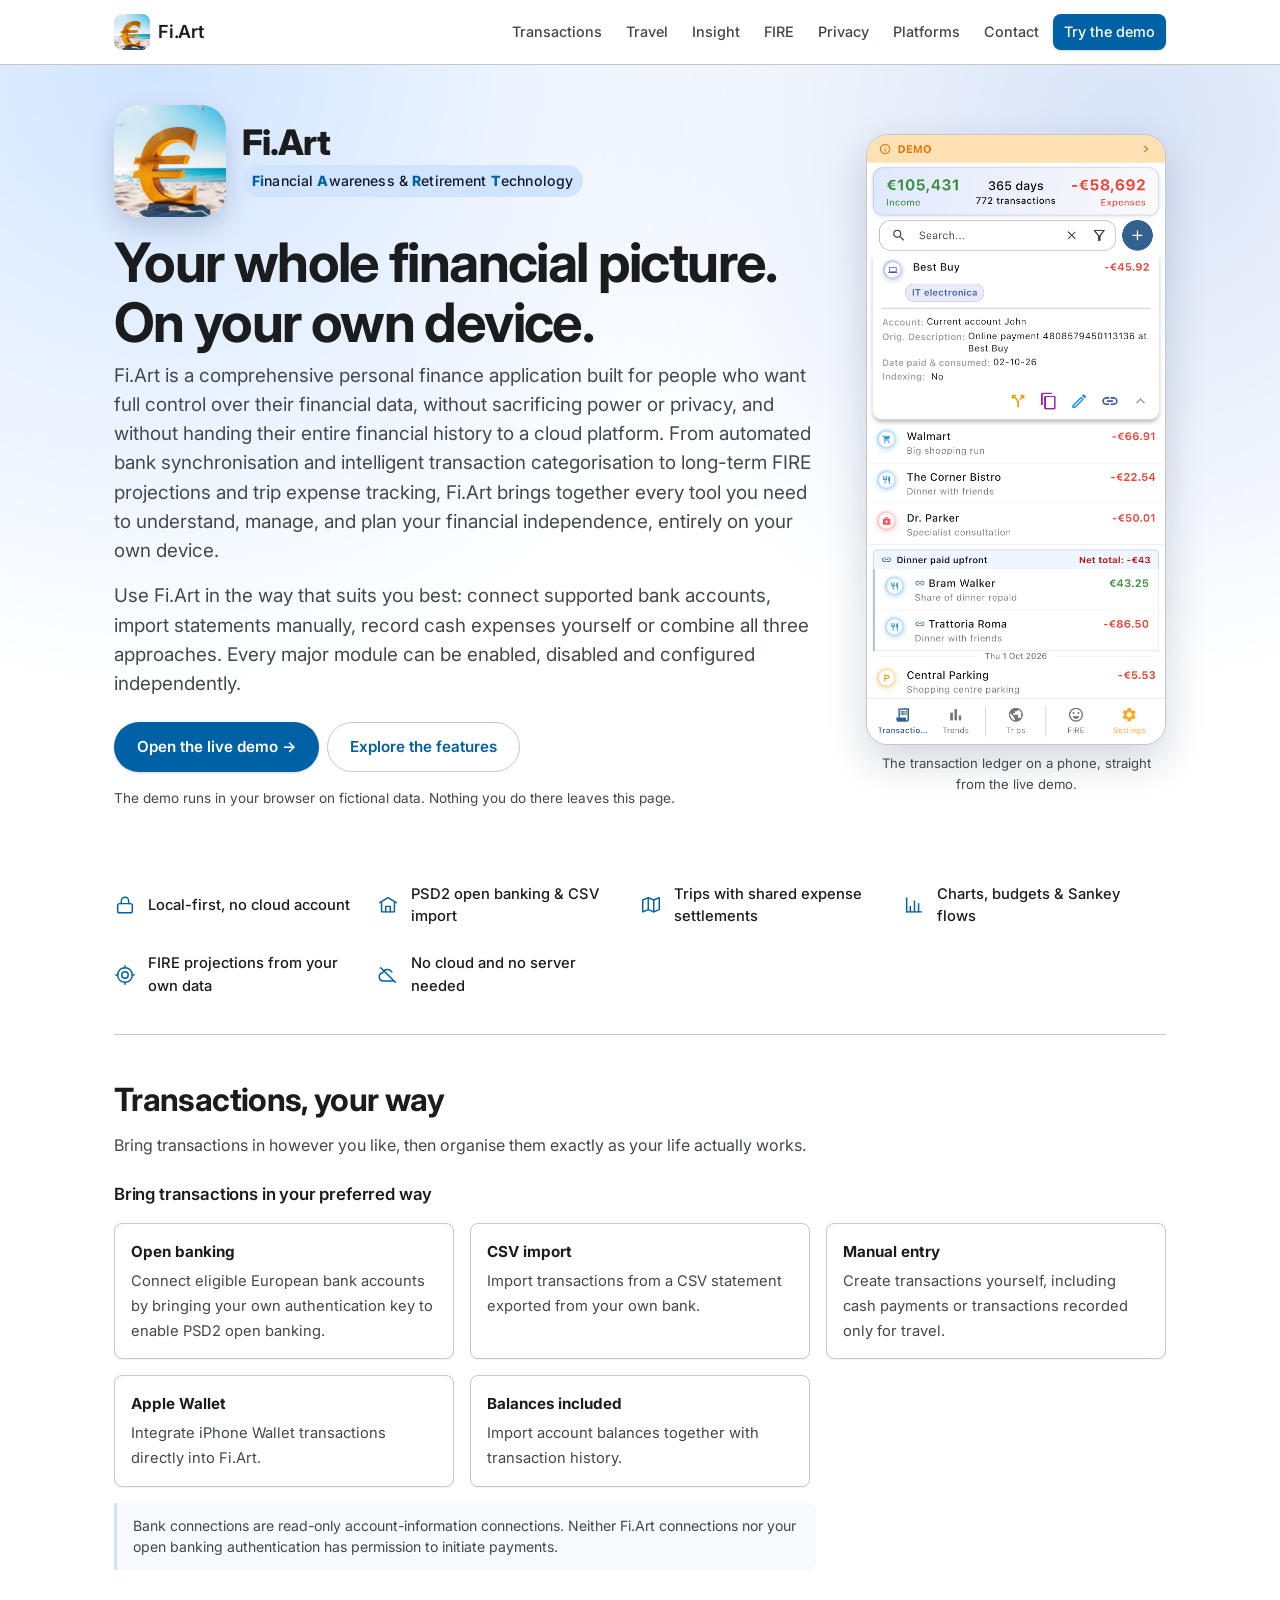
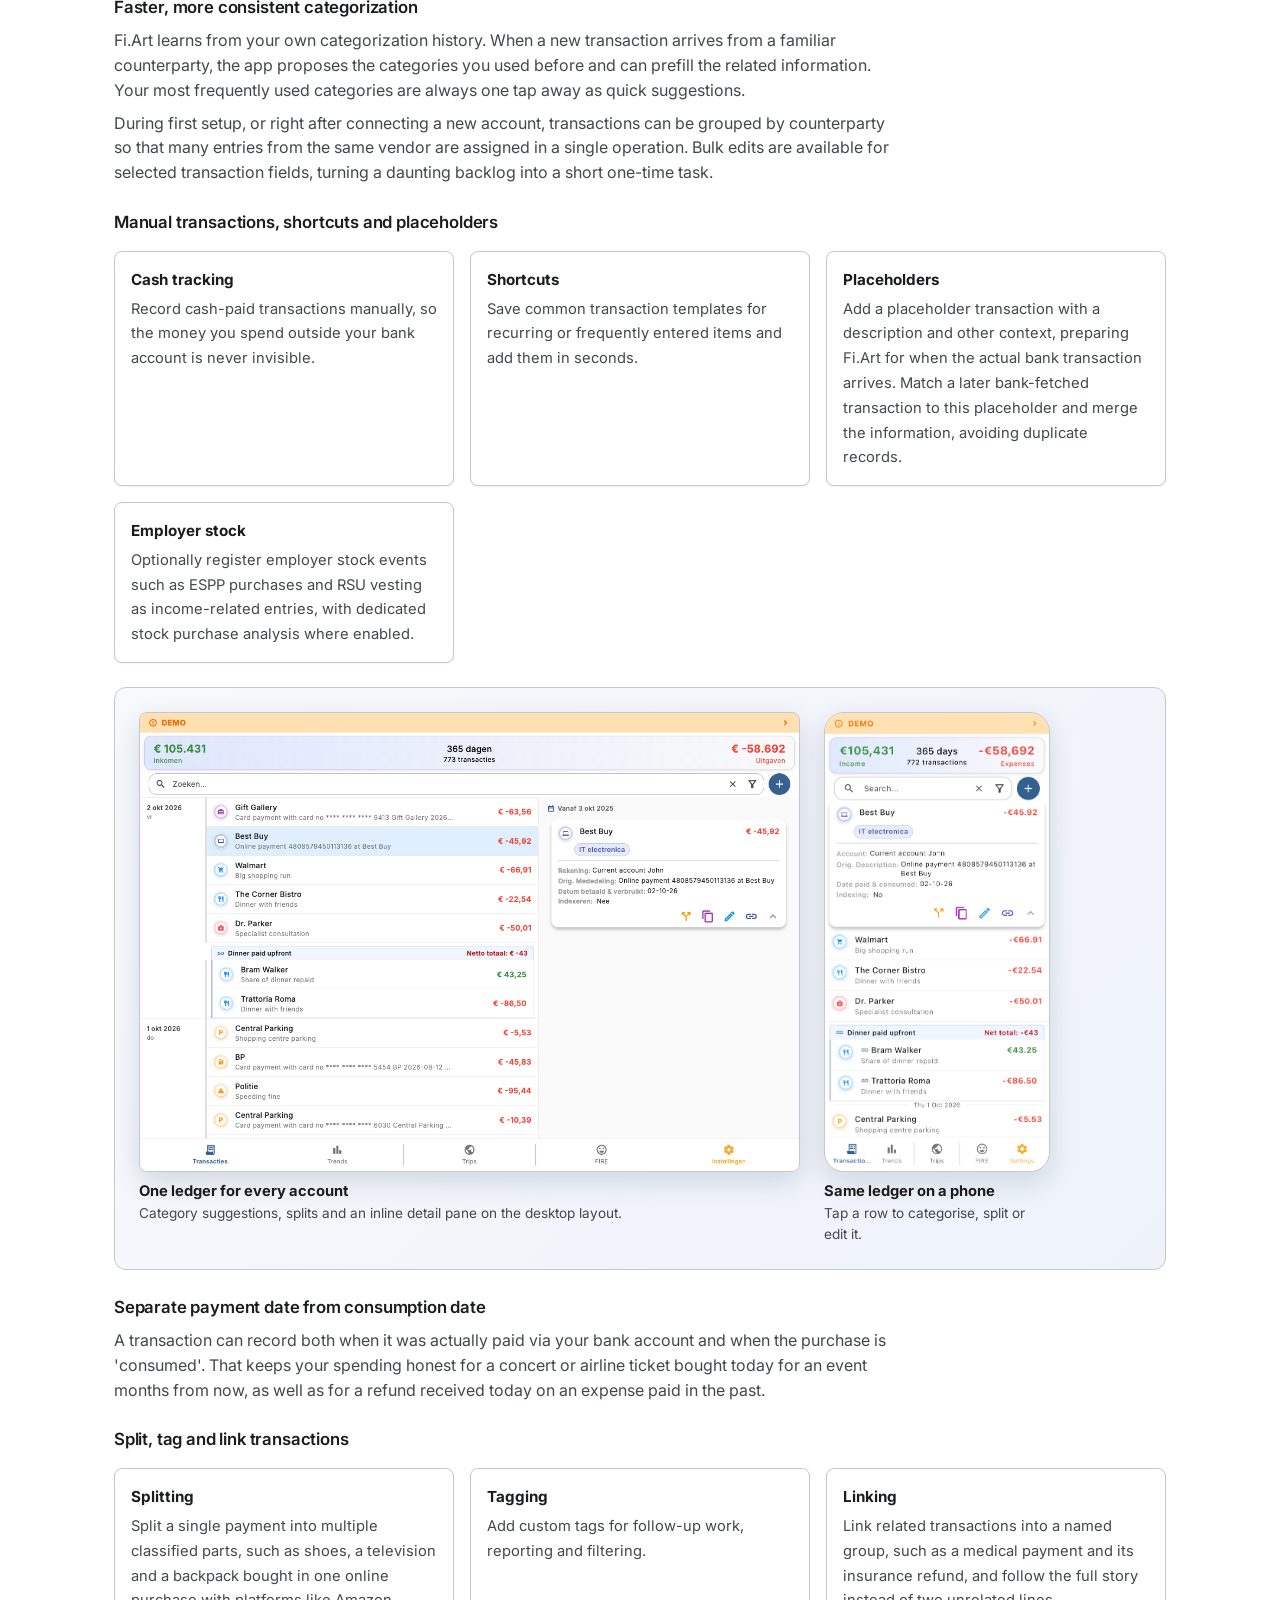
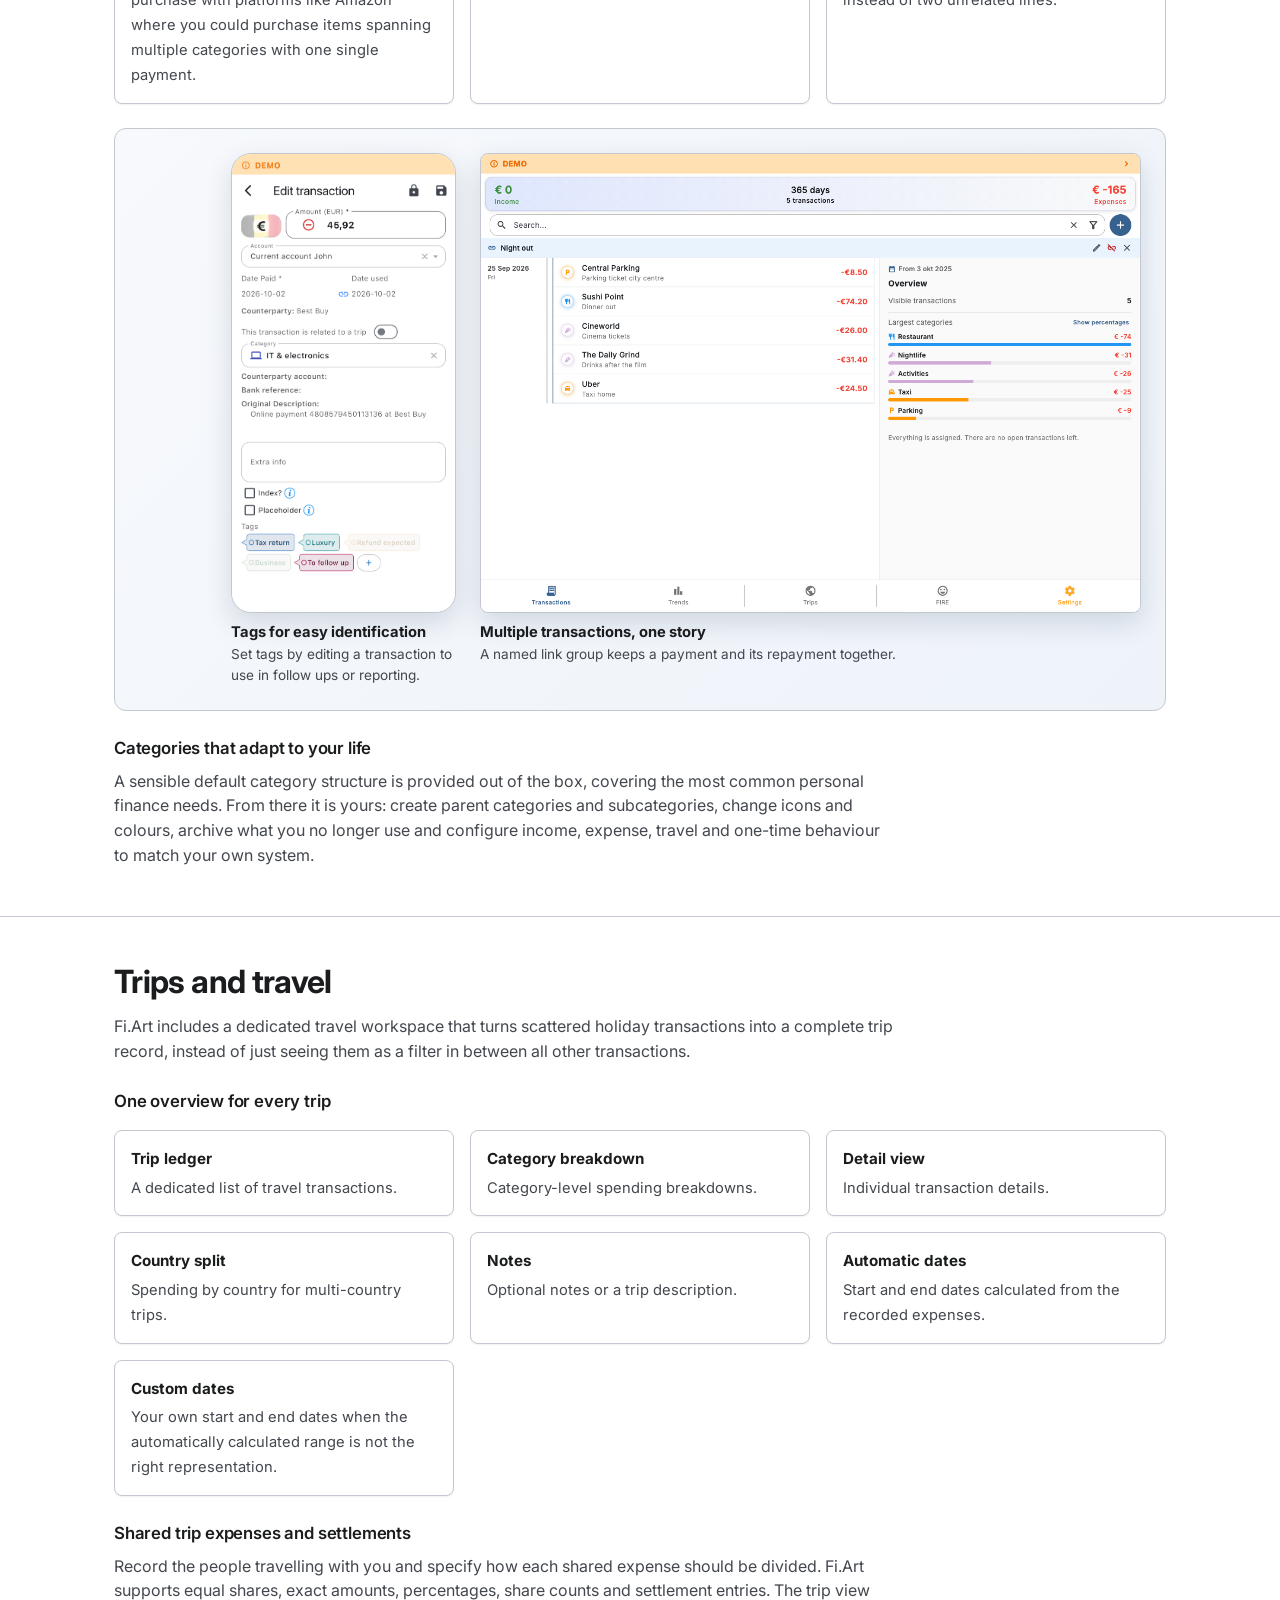
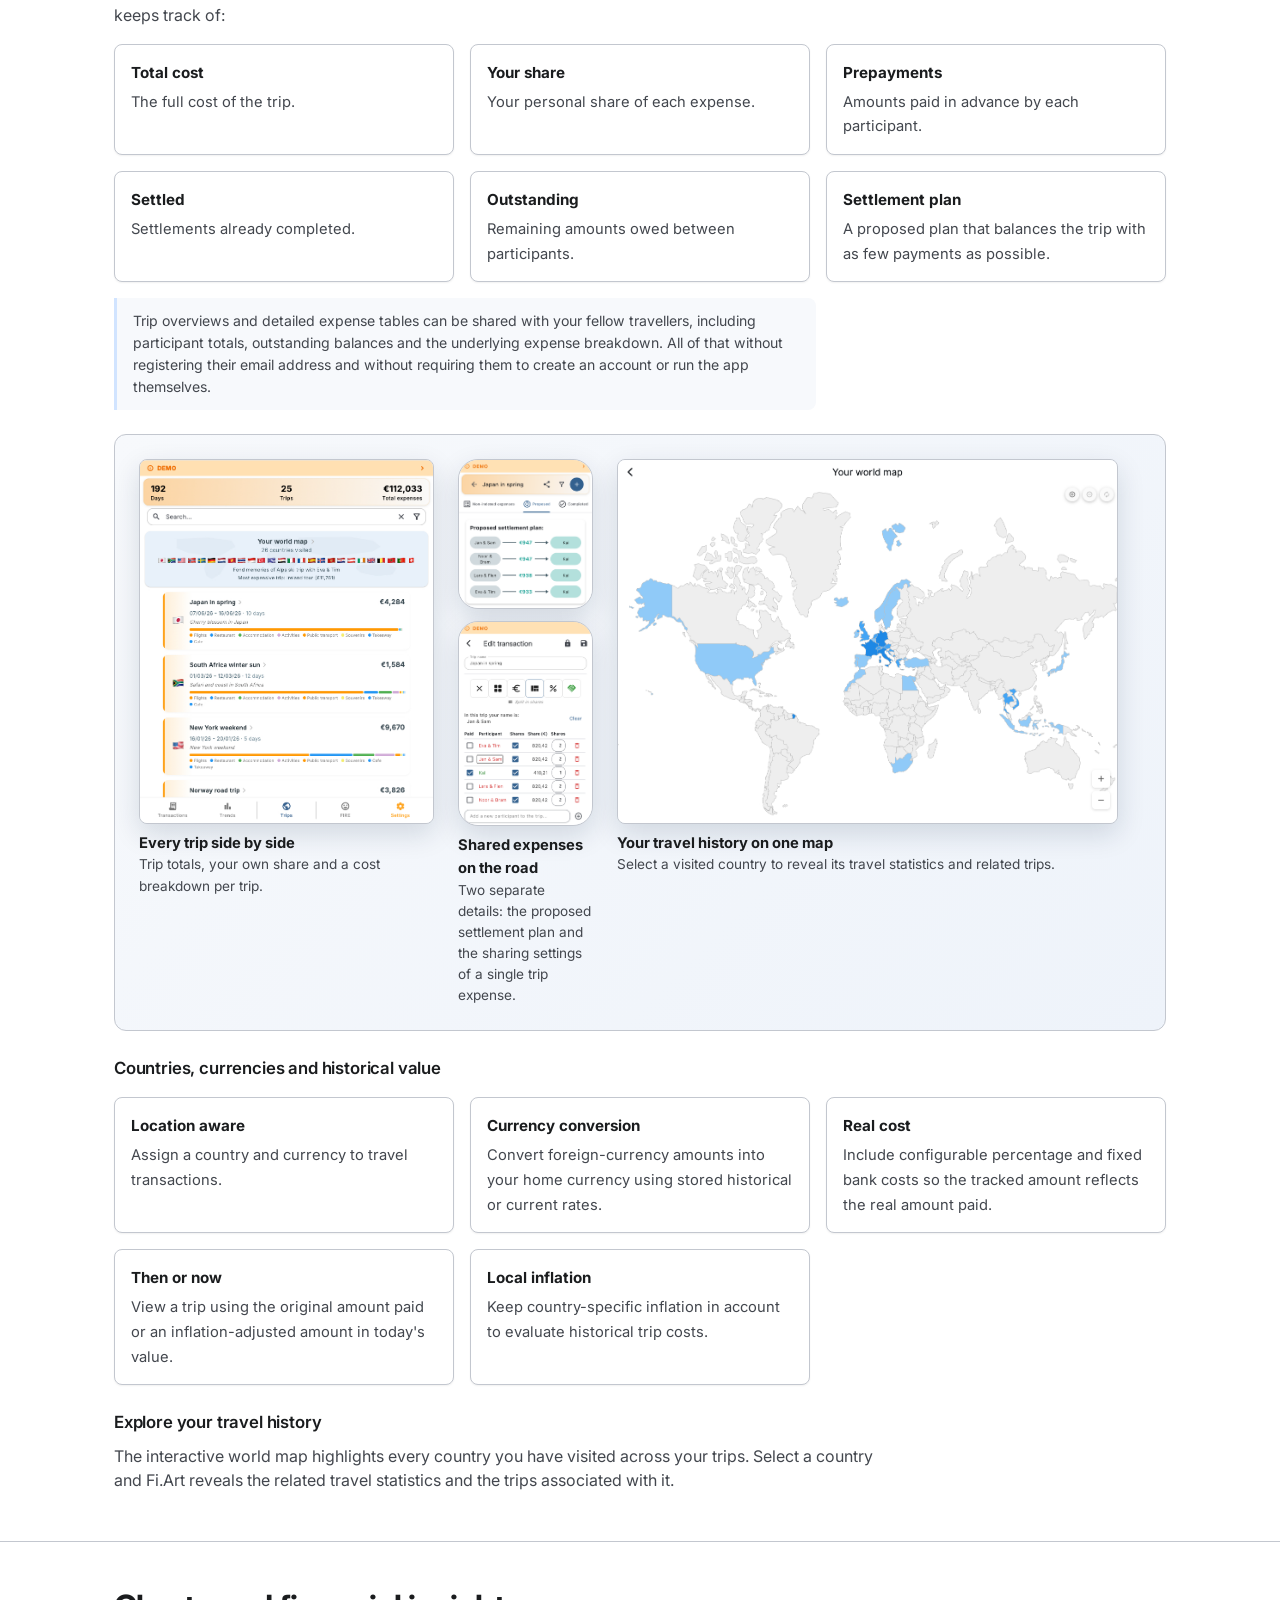
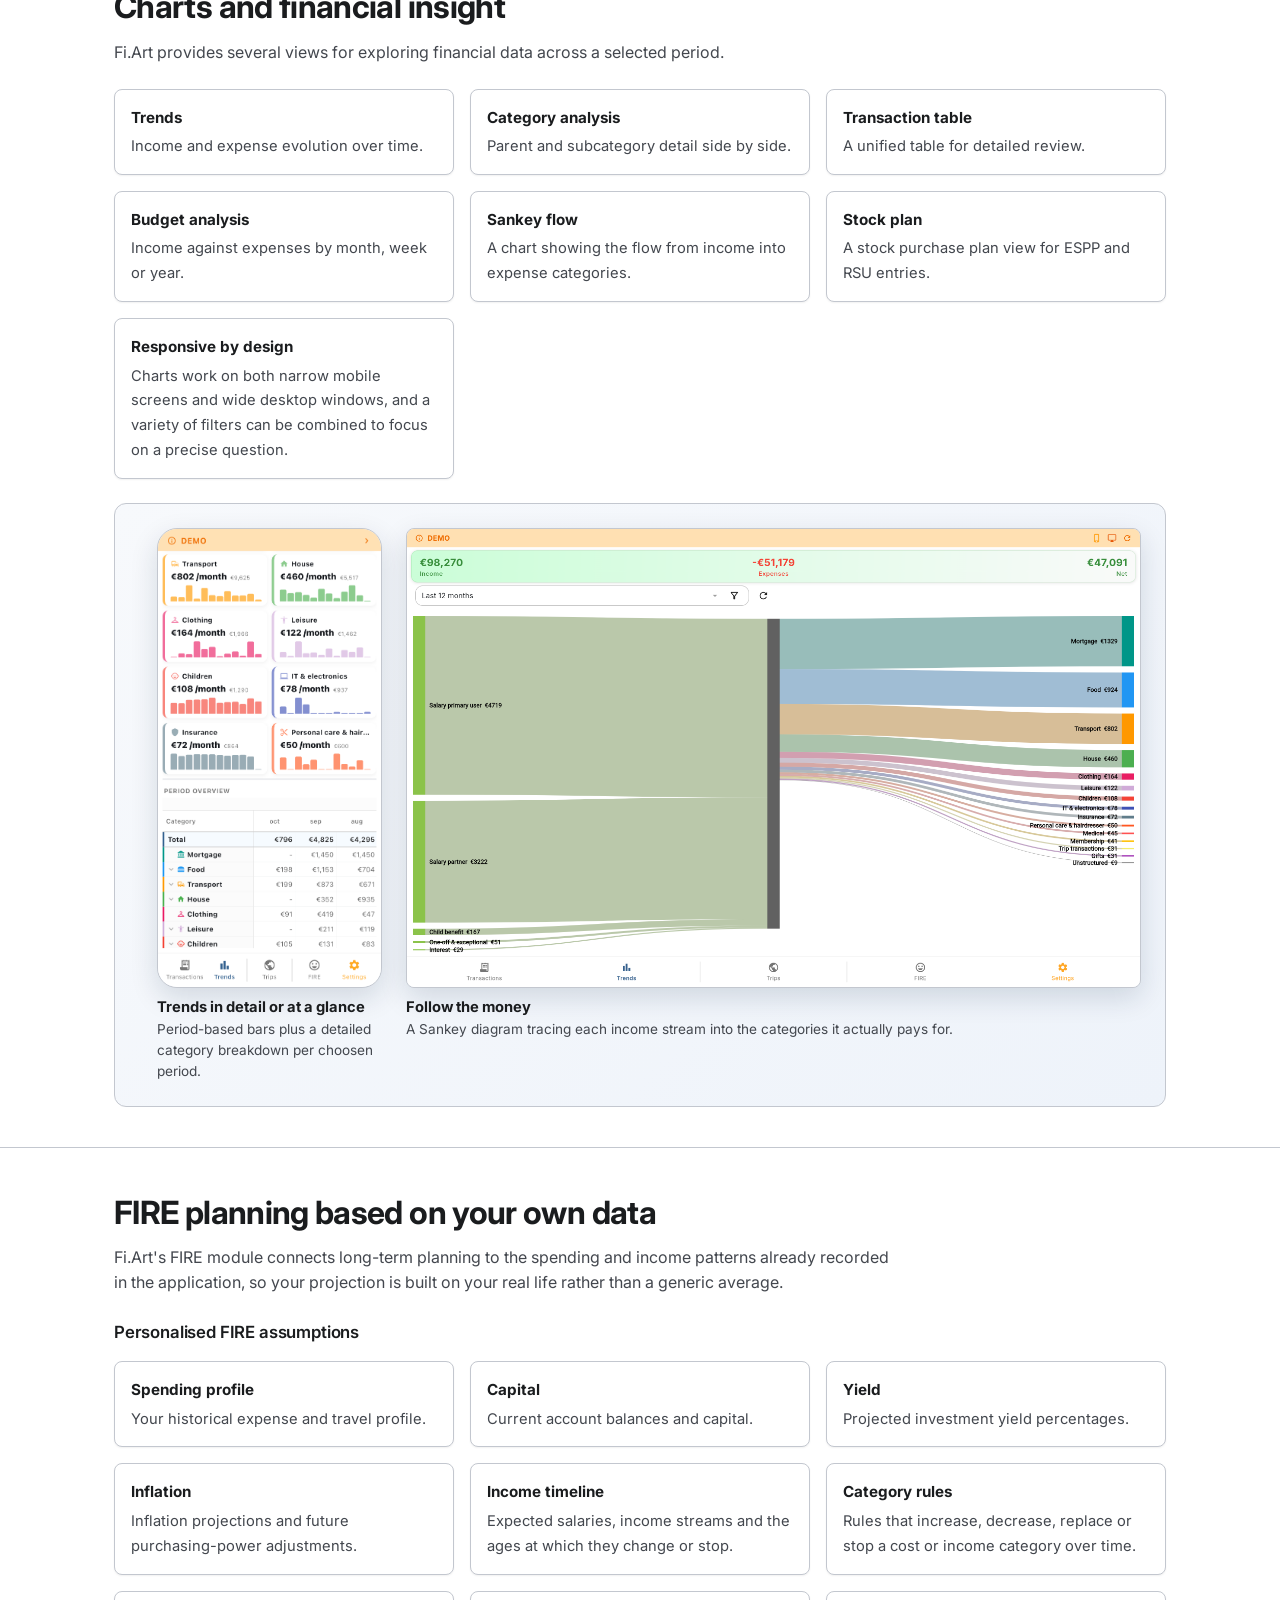
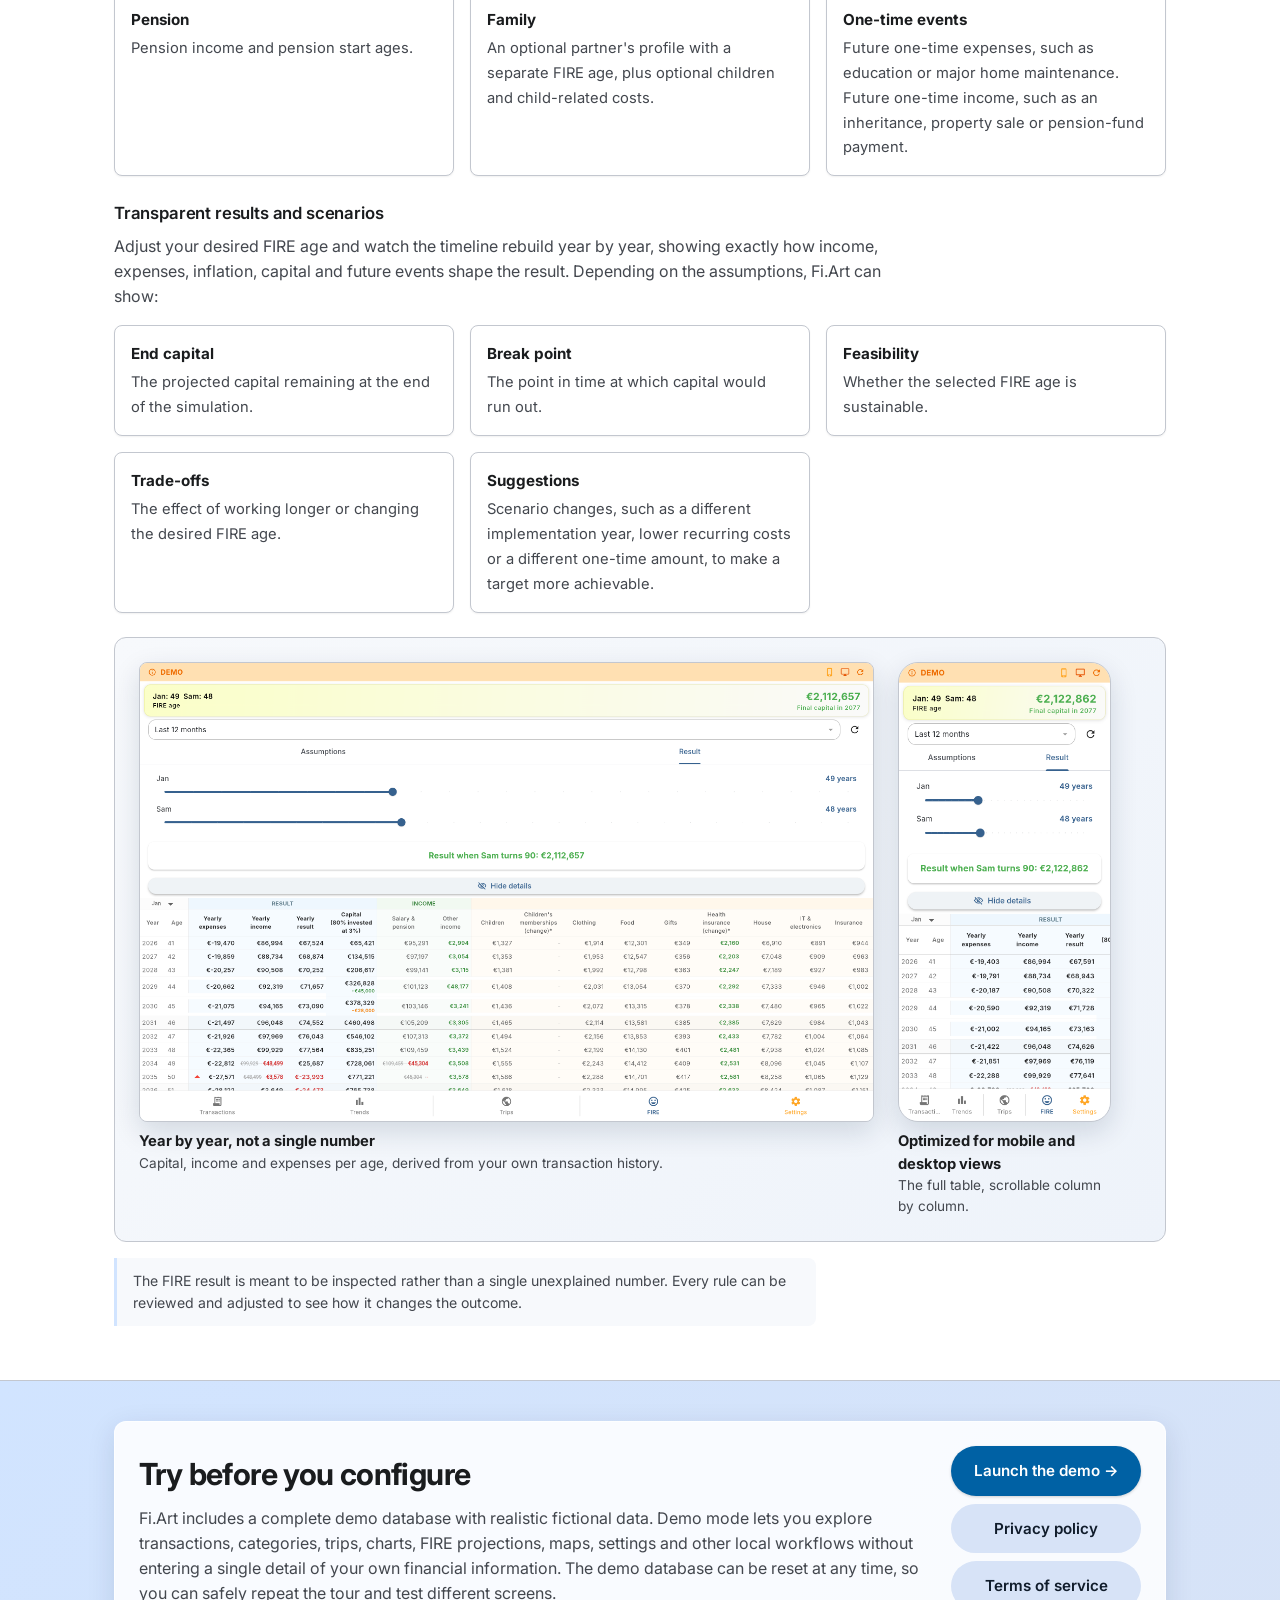
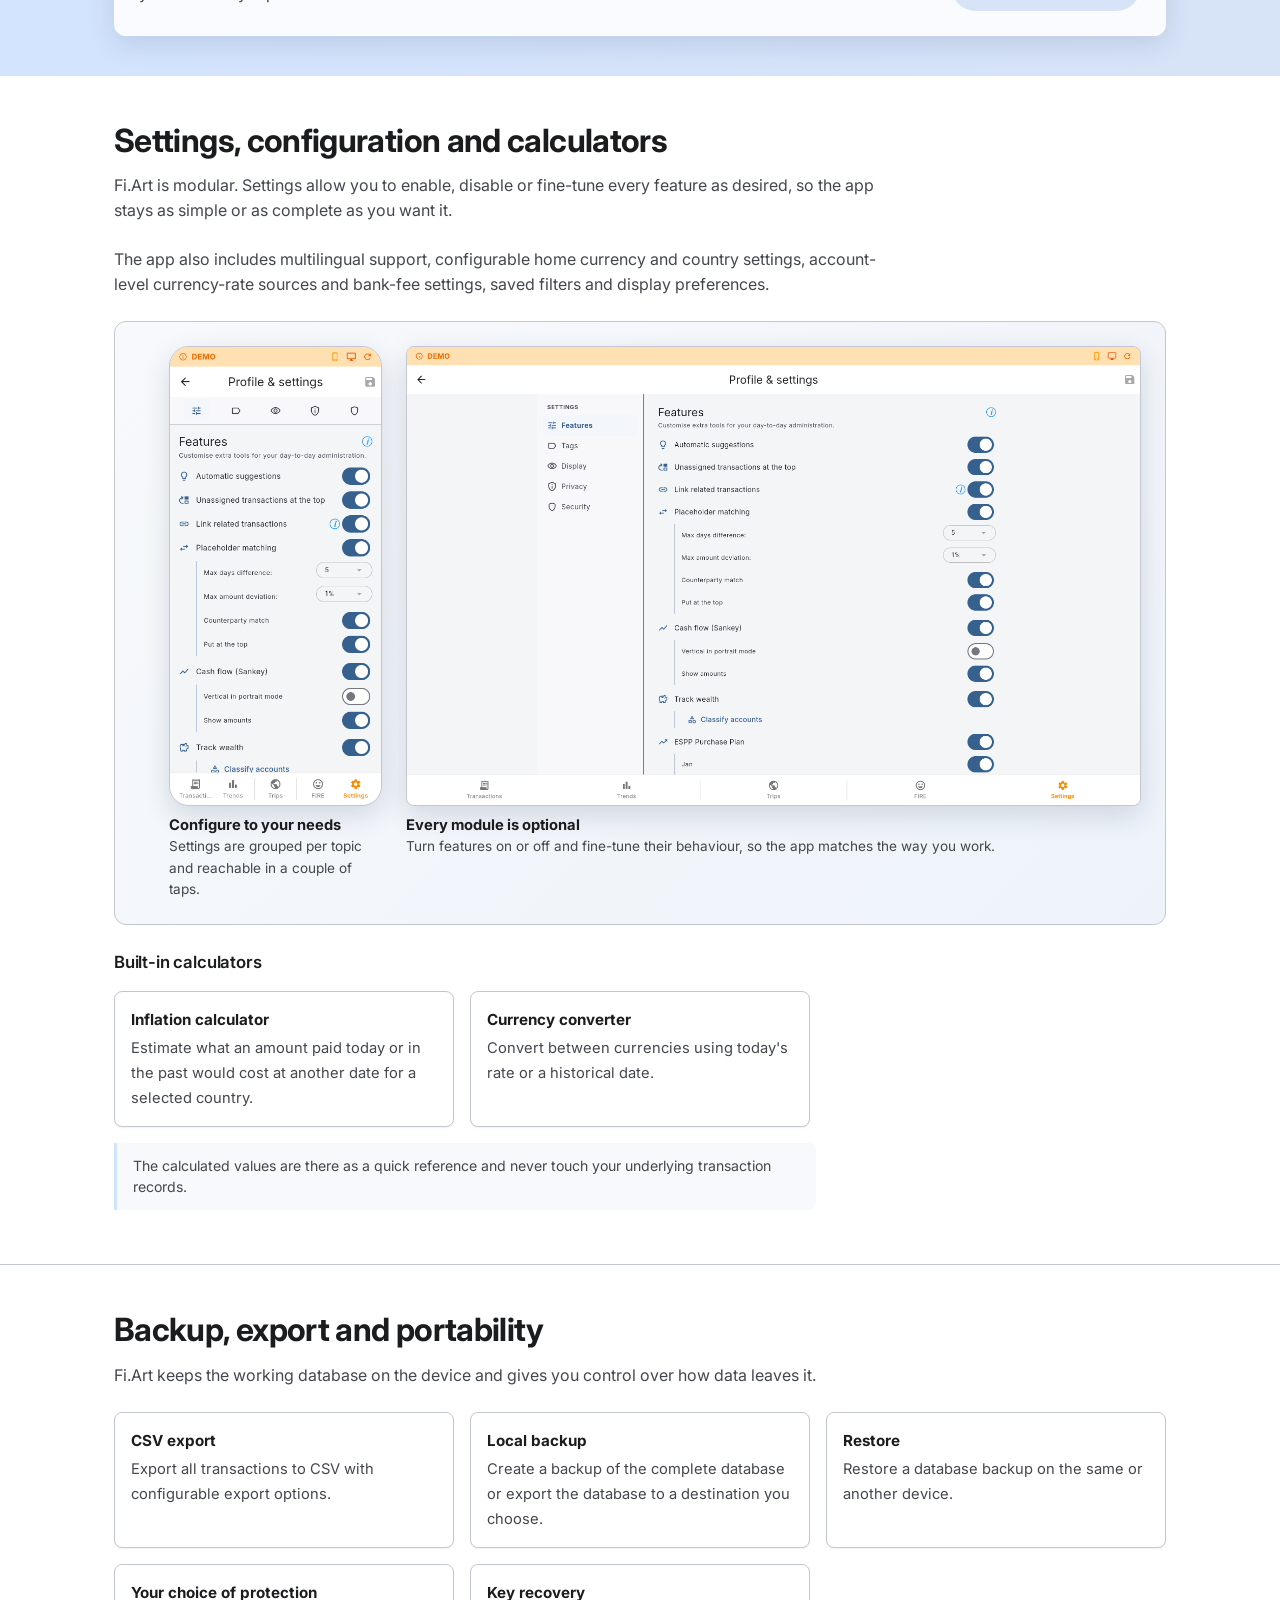
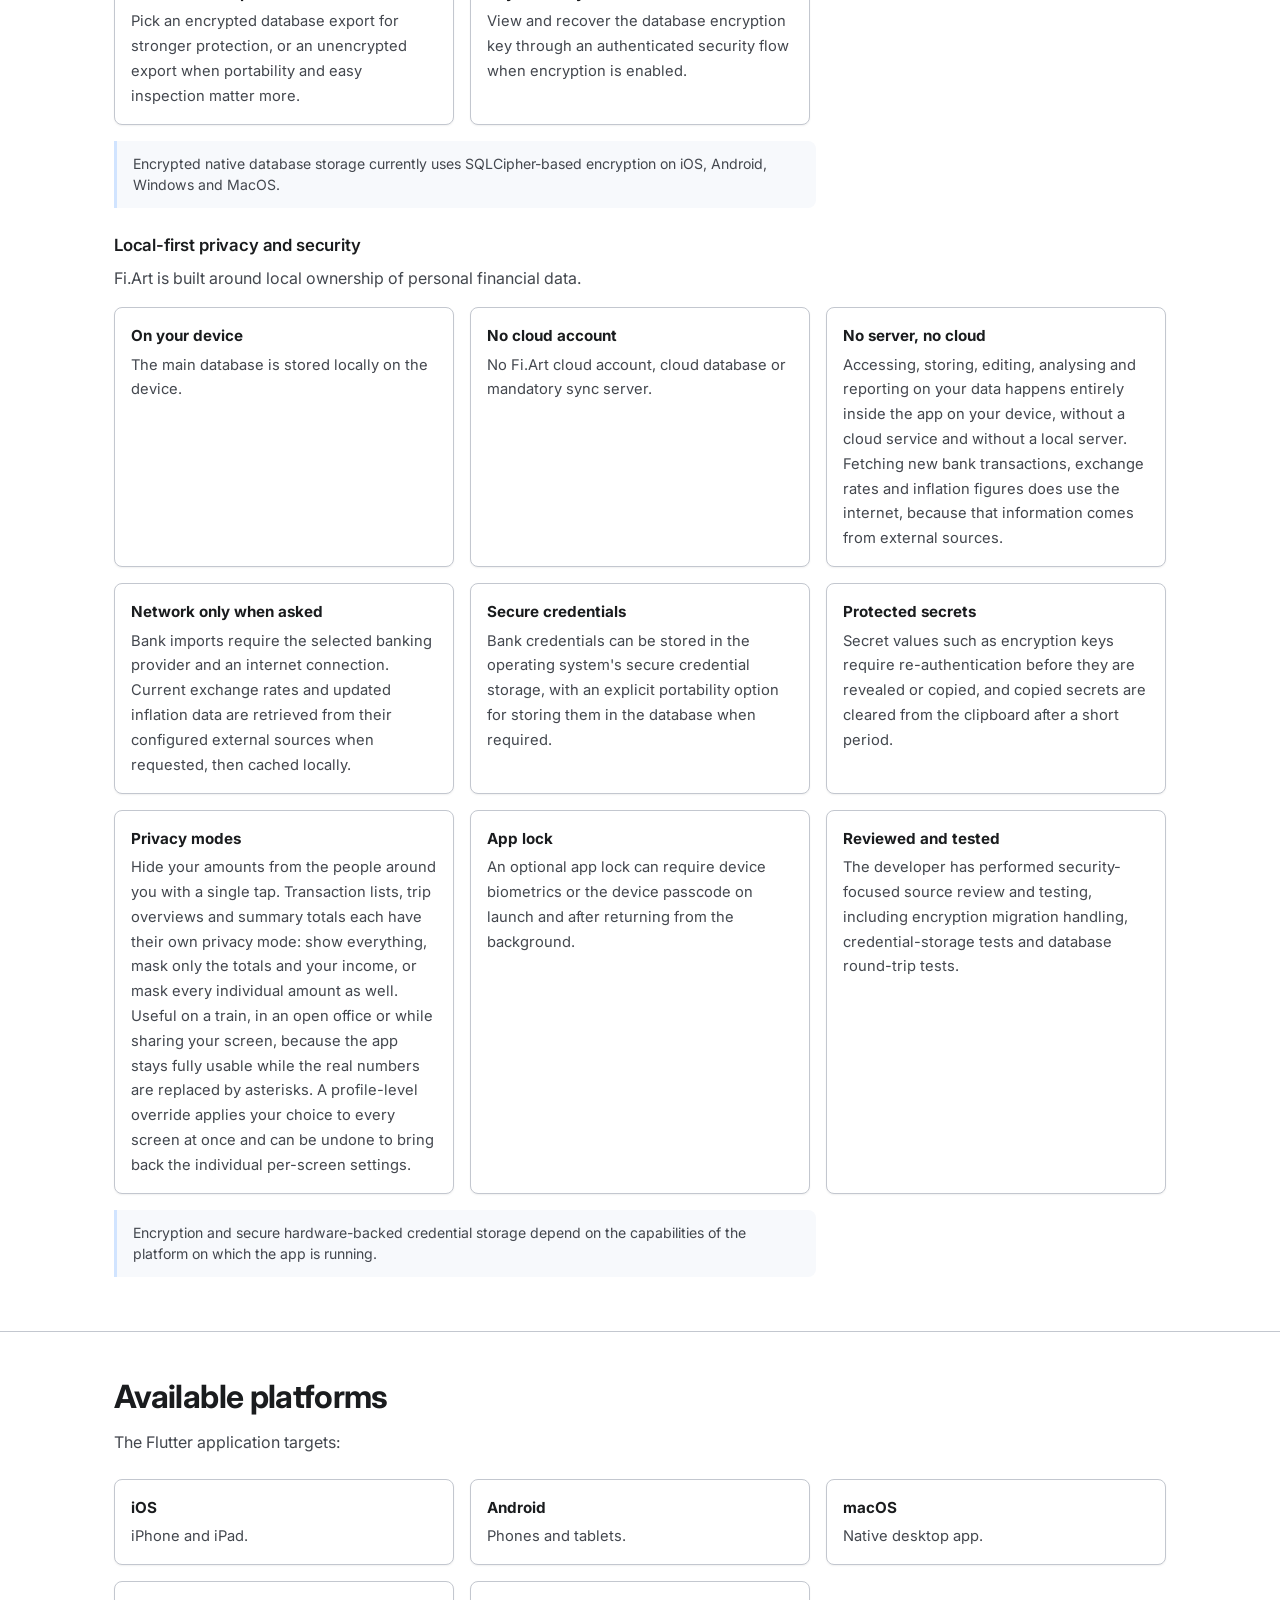
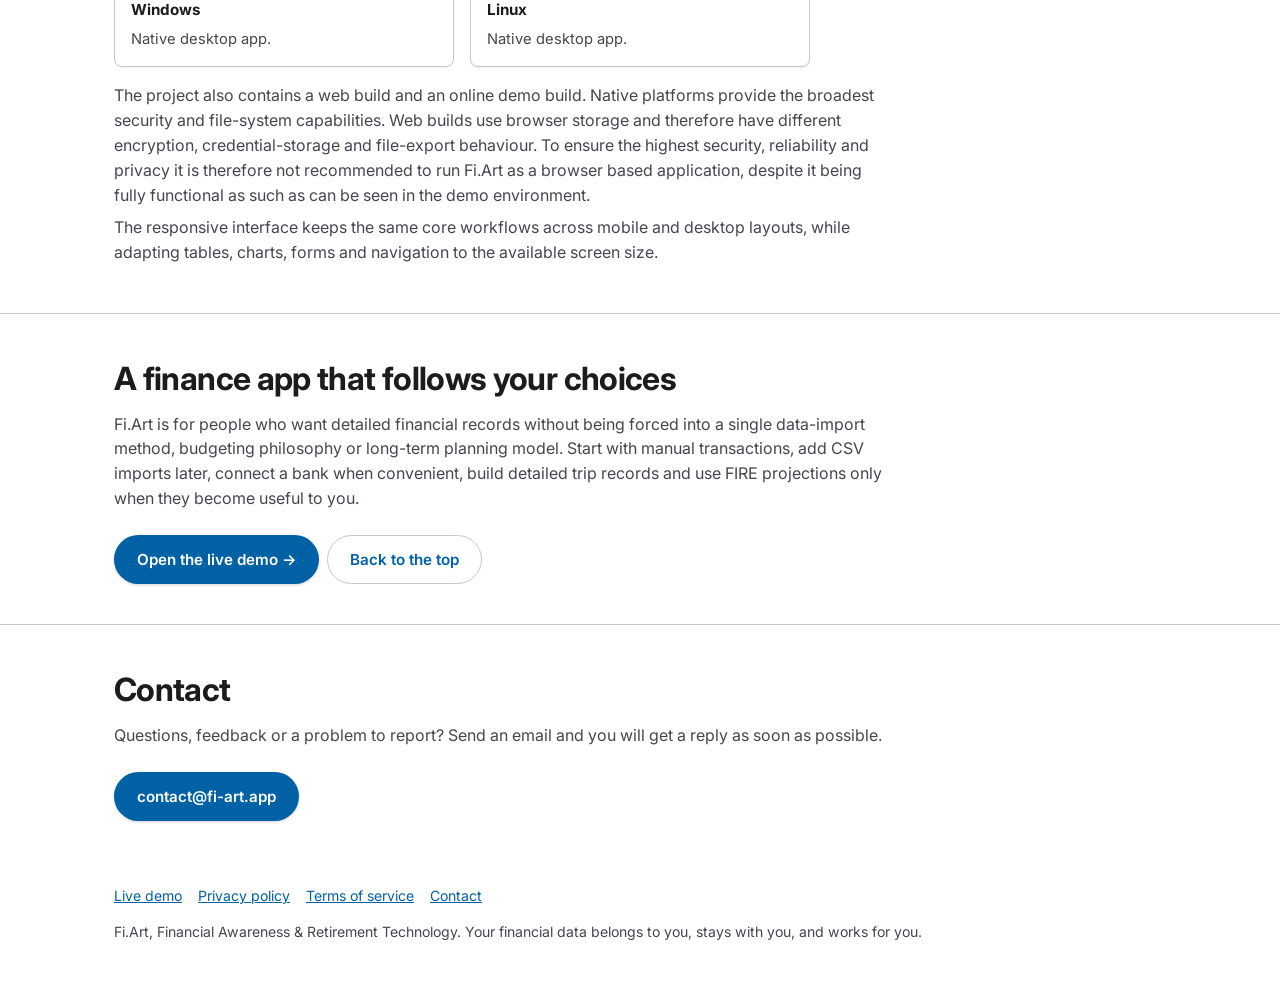
==== commit c03b77de: "Add contact section (contact@fi-art.app), use fi-art.app for version file disclosure" ====
--- a/index.html
+++ b/index.html
@@ -26,6 +26,7 @@
       <a href="#fire">FIRE</a>
       <a href="#privacy">Privacy</a>
       <a href="#platforms">Platforms</a>
+      <a href="#contact">Contact</a>
       <a class="btn btn--filled btn--small" href="demo/index.html">Try the demo</a>
     </nav>
   </div>
@@ -577,6 +578,21 @@
   </div>
 </section>
 
+<!-- ============================================================ contact -->
+<section class="block" id="contact">
+  <div class="wrap">
+    <div class="block__head">
+      <h2>Contact</h2>
+      <p>
+        Questions, feedback or a problem to report? Send an email and you will get a reply as soon as possible.
+      </p>
+    </div>
+    <div class="hero__actions">
+      <a class="btn btn--filled" href="mailto:contact@fi-art.app">contact@fi-art.app</a>
+    </div>
+  </div>
+</section>
+
 <!-- ============================================================ footer -->
 <footer class="site">
   <div class="wrap">
@@ -584,6 +600,7 @@
       <a href="demo/index.html">Live demo</a>
       <a href="demo/privacy_policy.html">Privacy policy</a>
       <a href="demo/terms_of_service.html">Terms of service</a>
+      <a href="mailto:contact@fi-art.app">Contact</a>
     </div>
     <p>Fi.Art, Financial Awareness &amp; Retirement Technology. Your financial data belongs to you, stays with you, and works for you.</p>
   </div>
--- a/styles.css
+++ b/styles.css
@@ -873,7 +873,8 @@
 
   /* Full-width, thumb-sized CTAs. */
   .hero__actions .btn,
-  #closing .hero__actions .btn {
+  #closing .hero__actions .btn,
+  #contact .hero__actions .btn {
     width: 100%;
     padding: 14px 22px;
   }
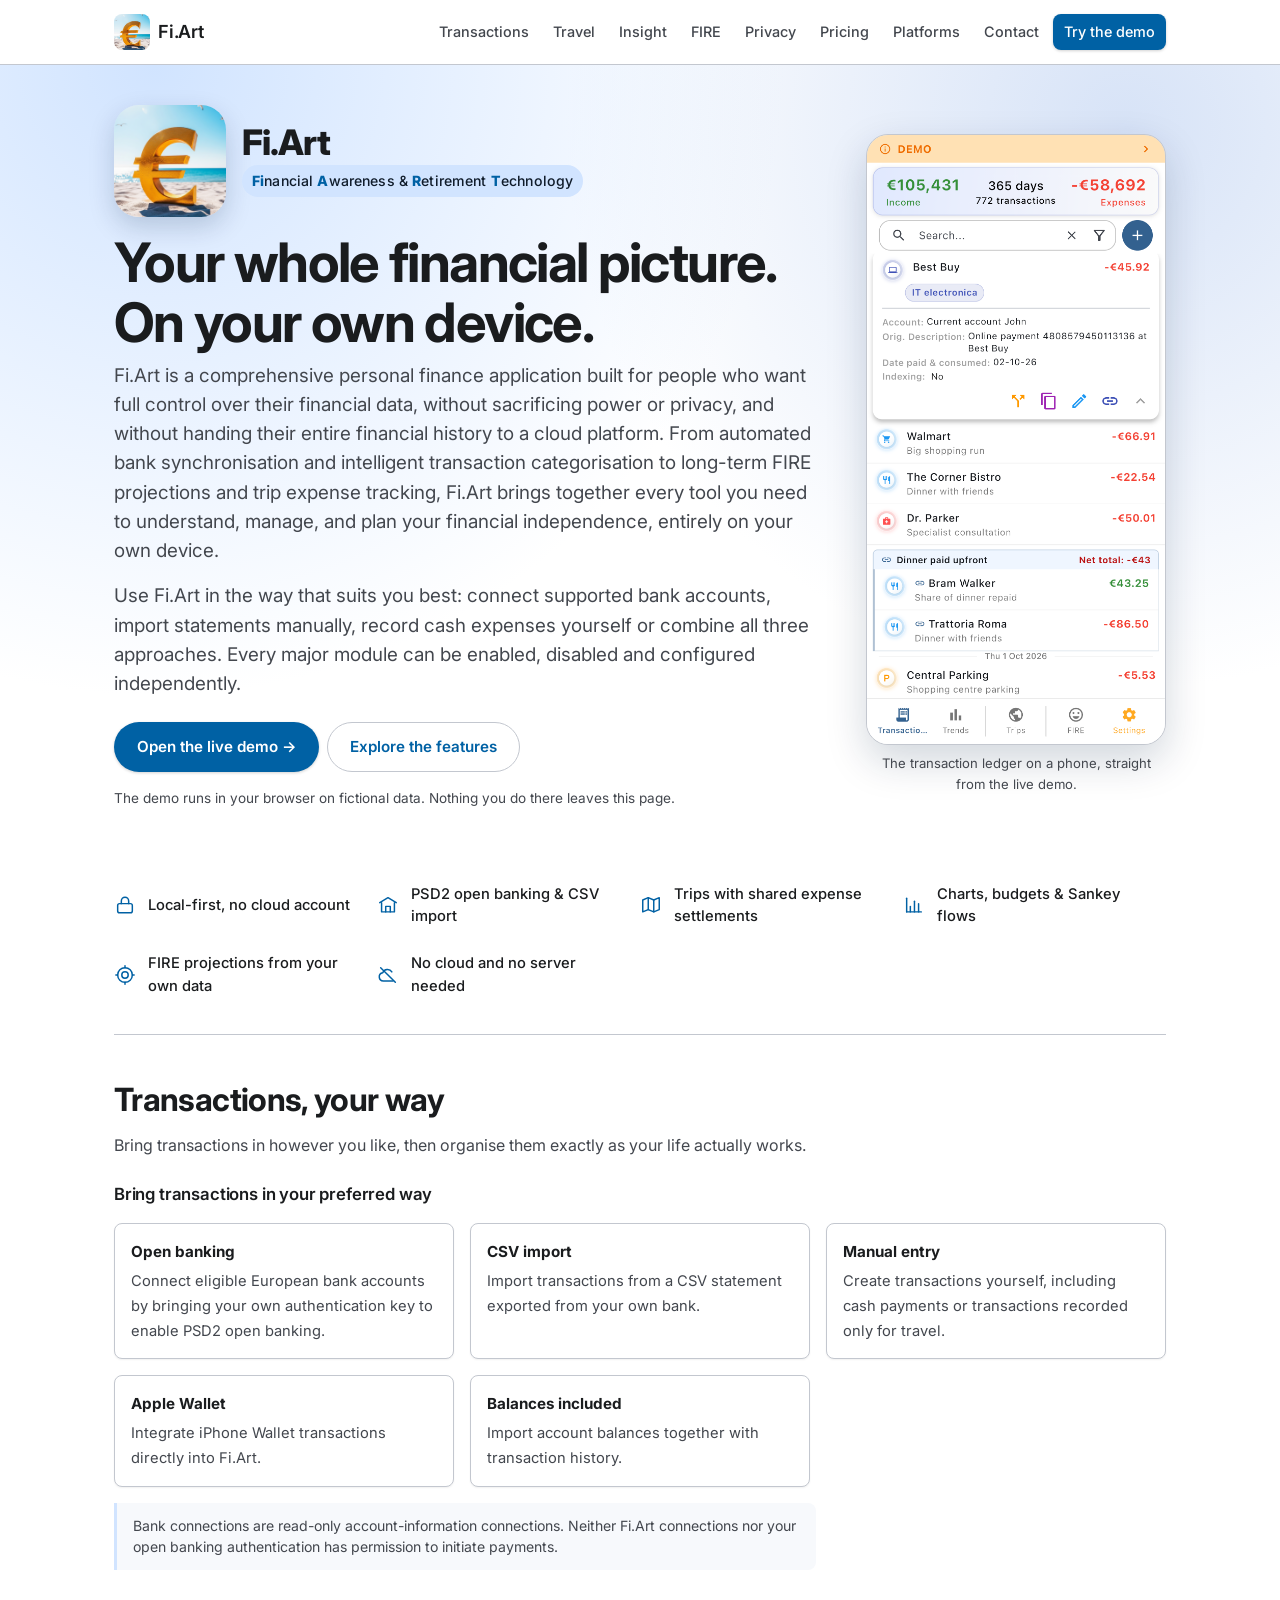
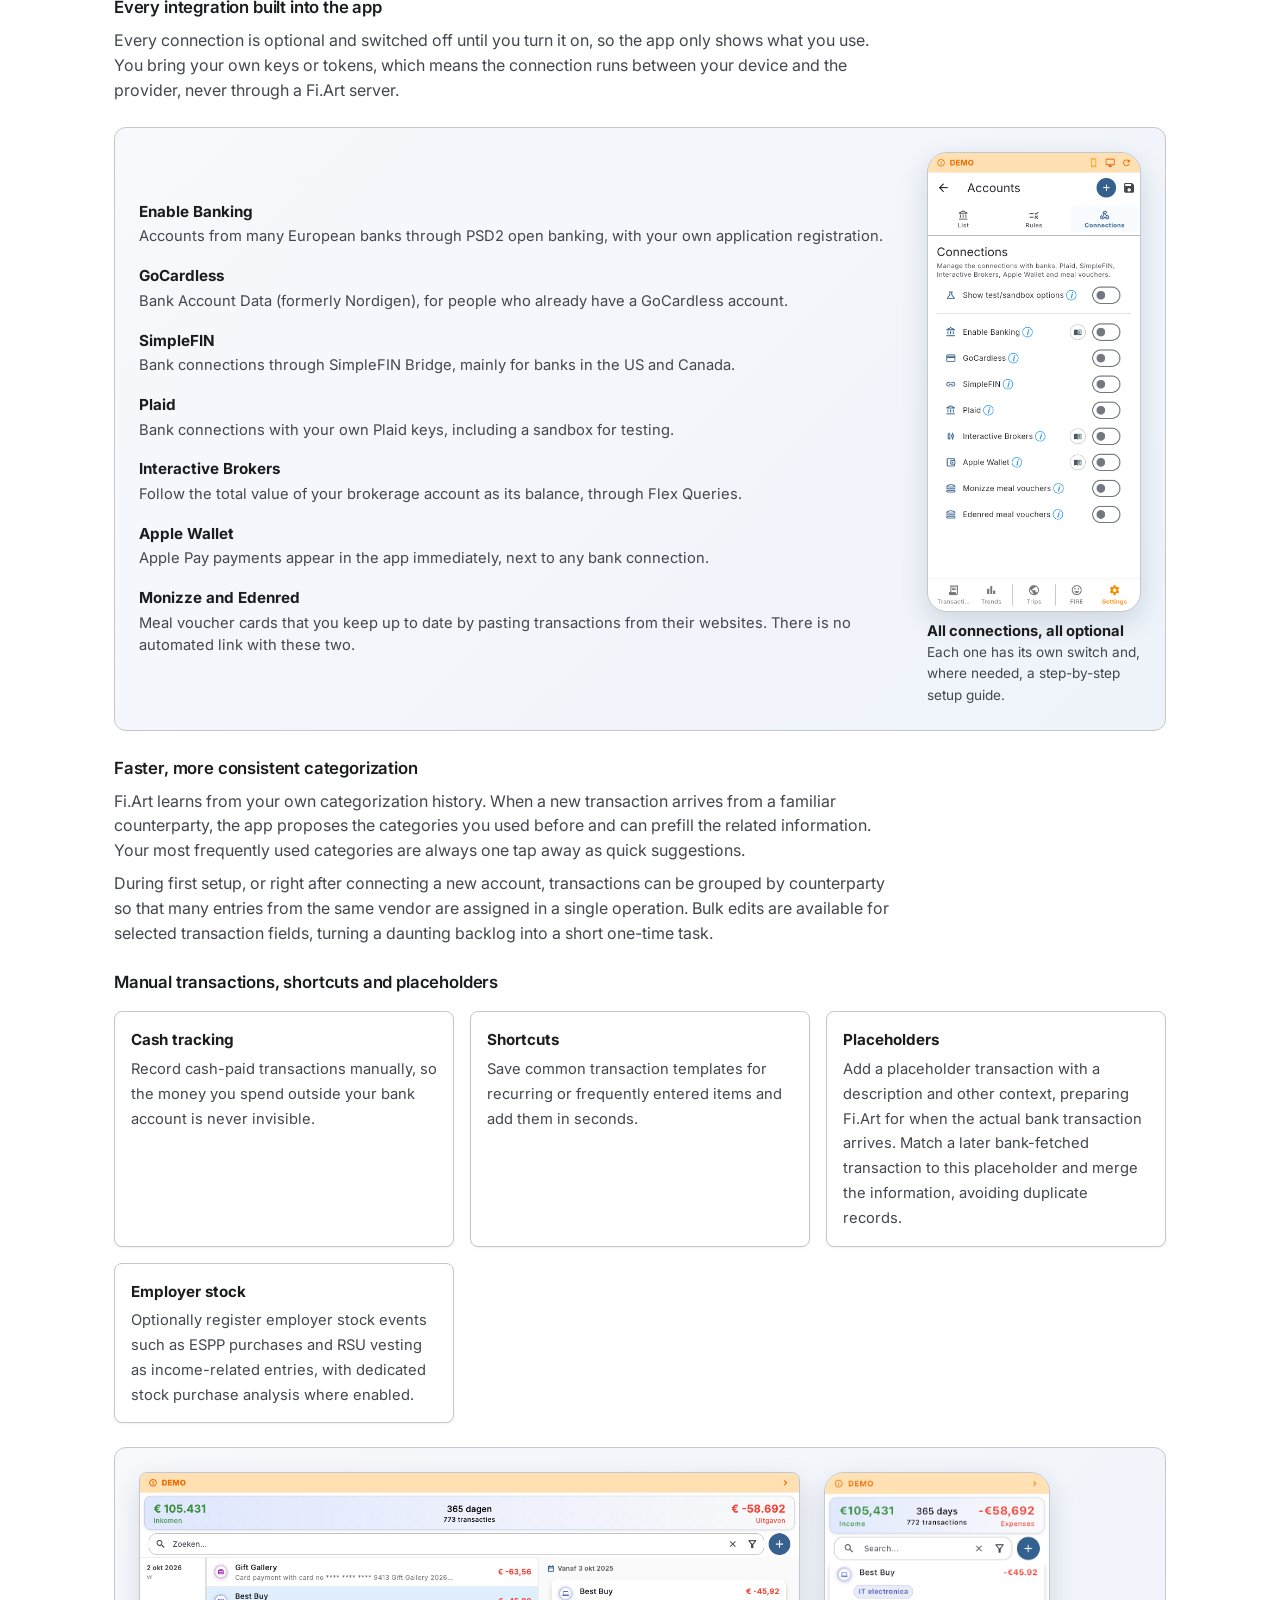
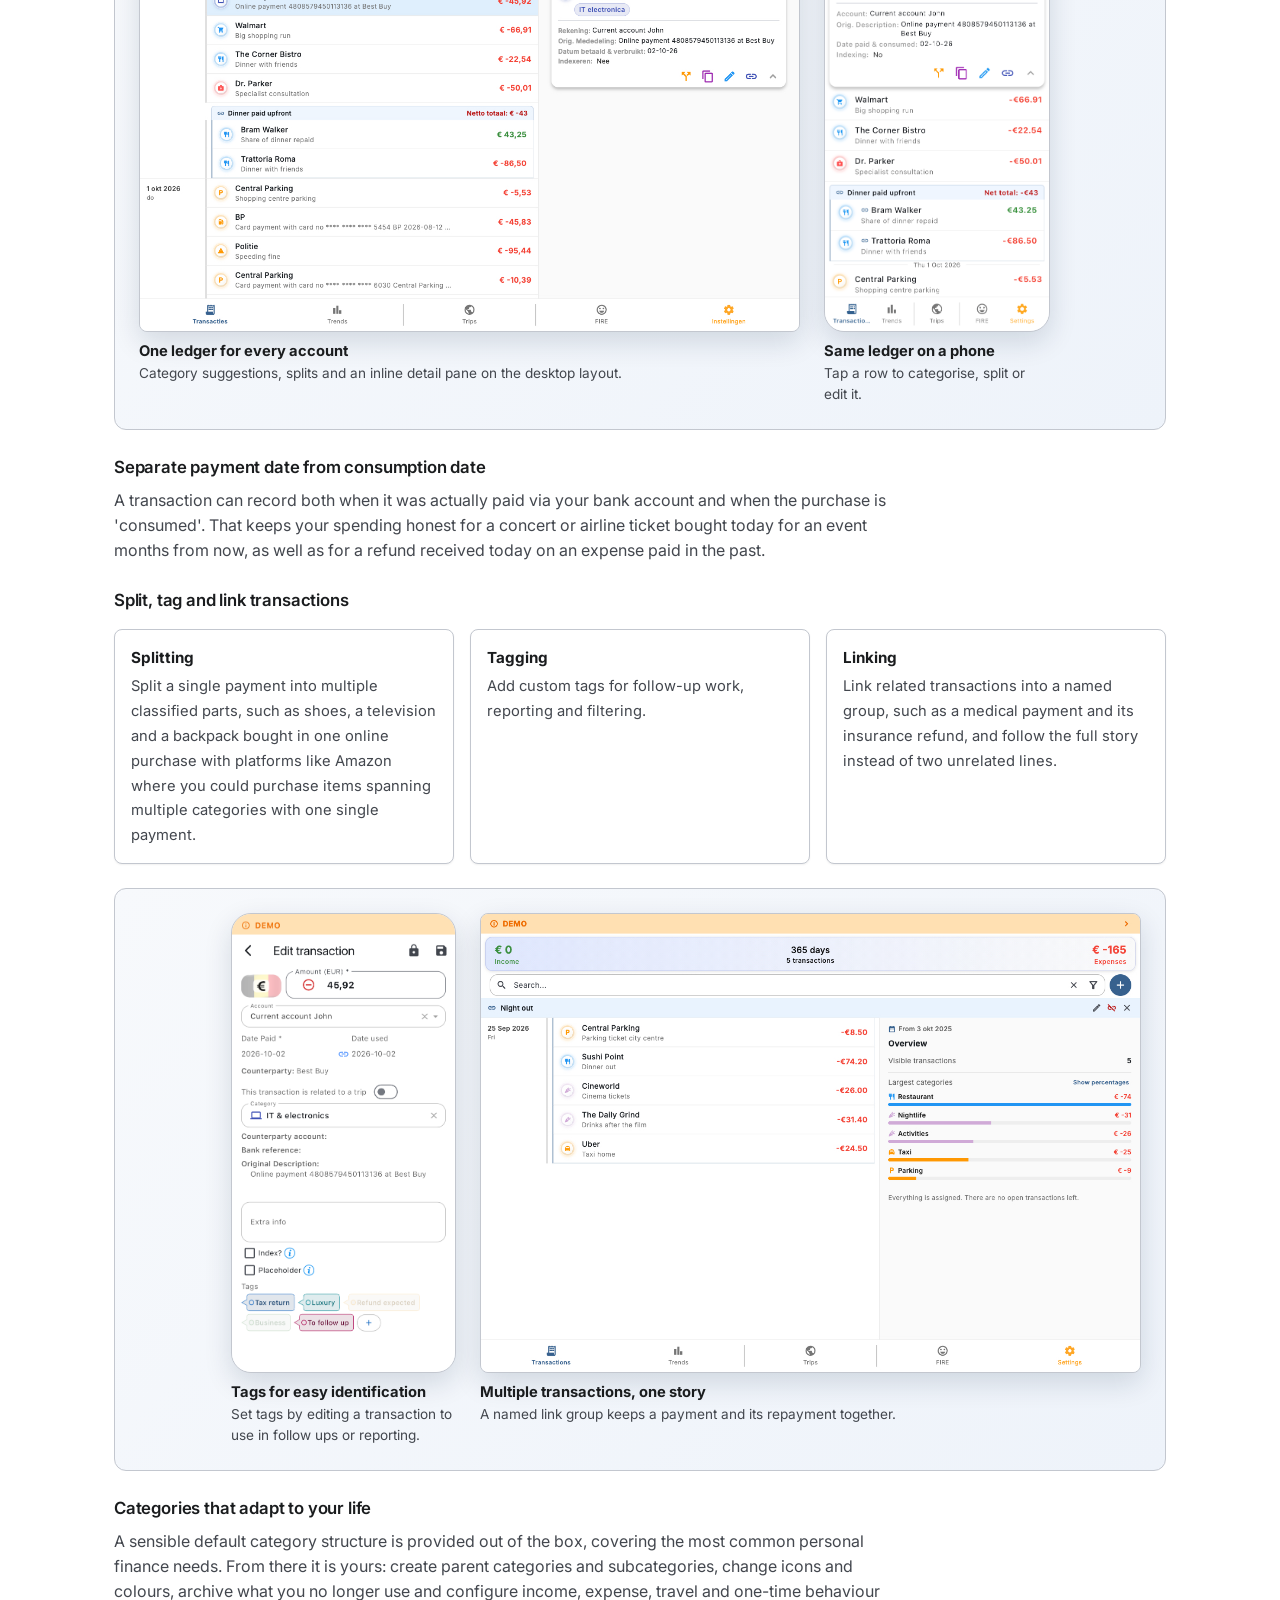
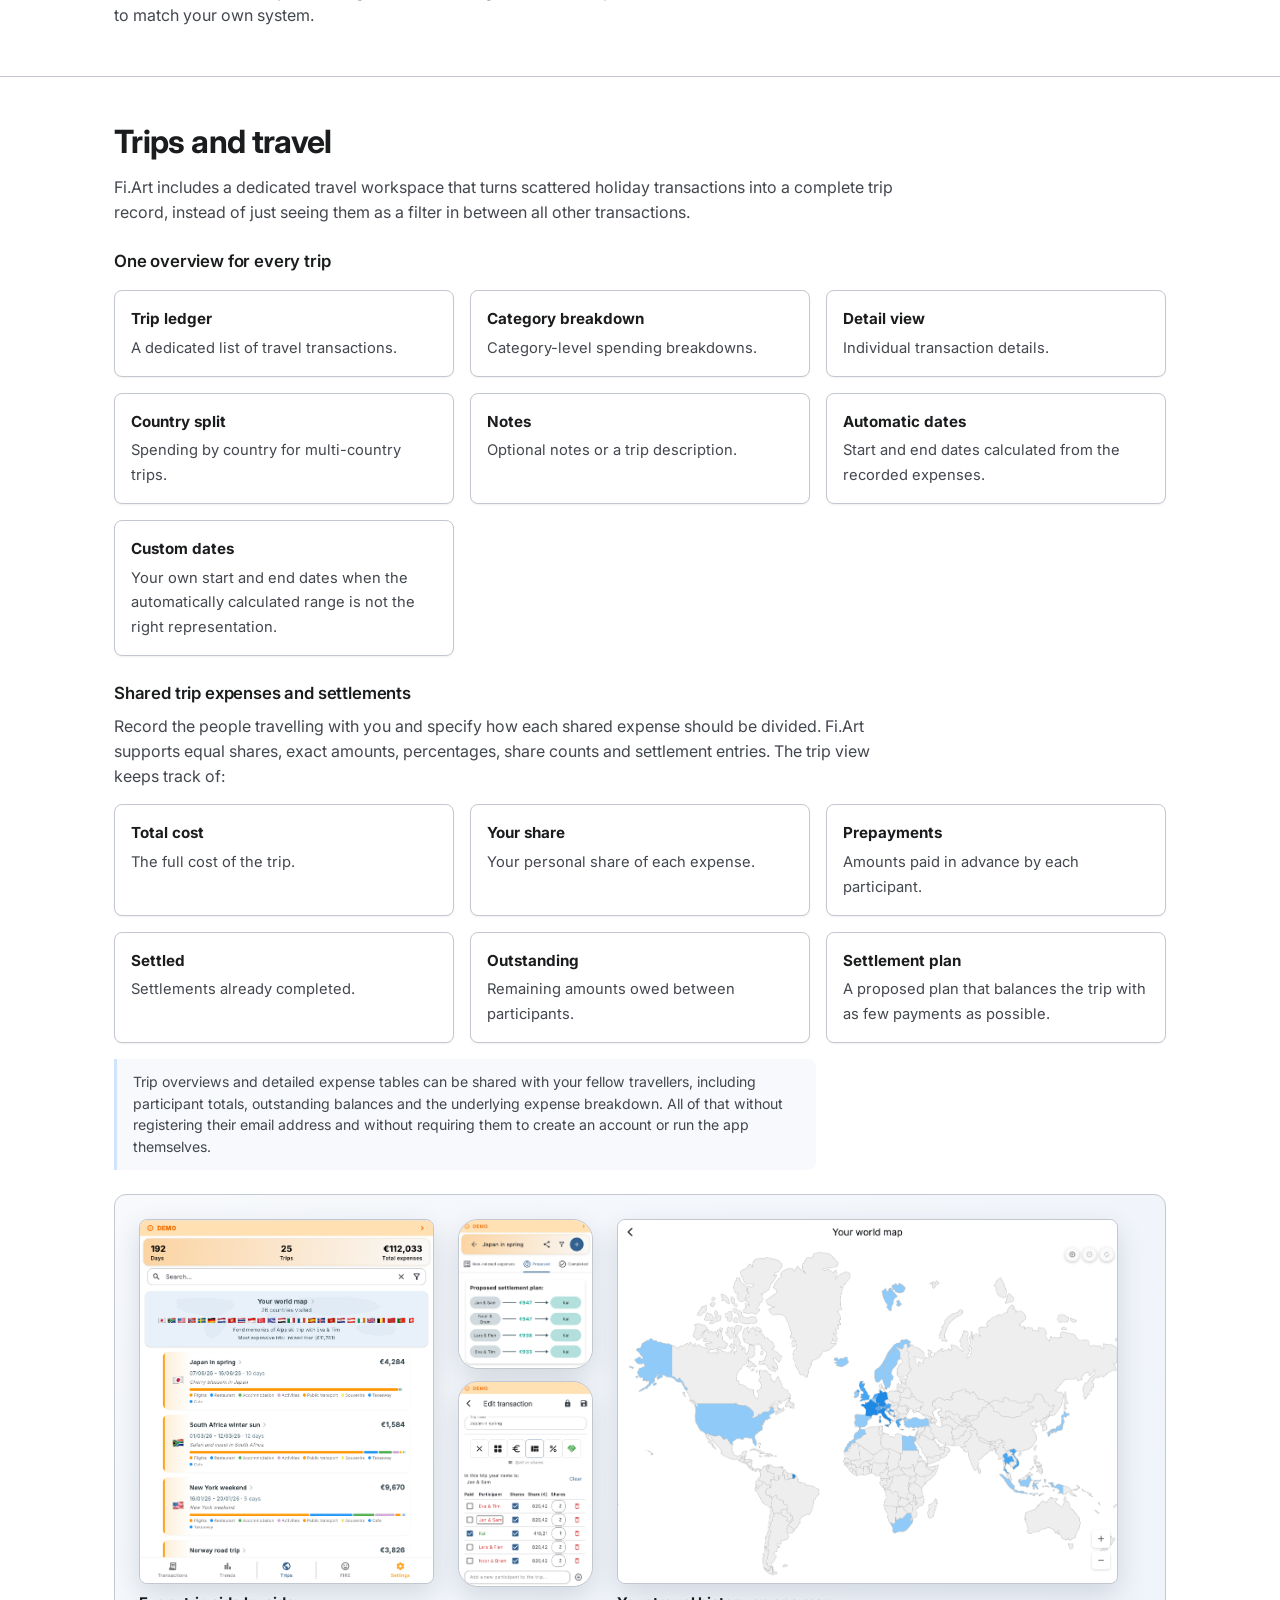
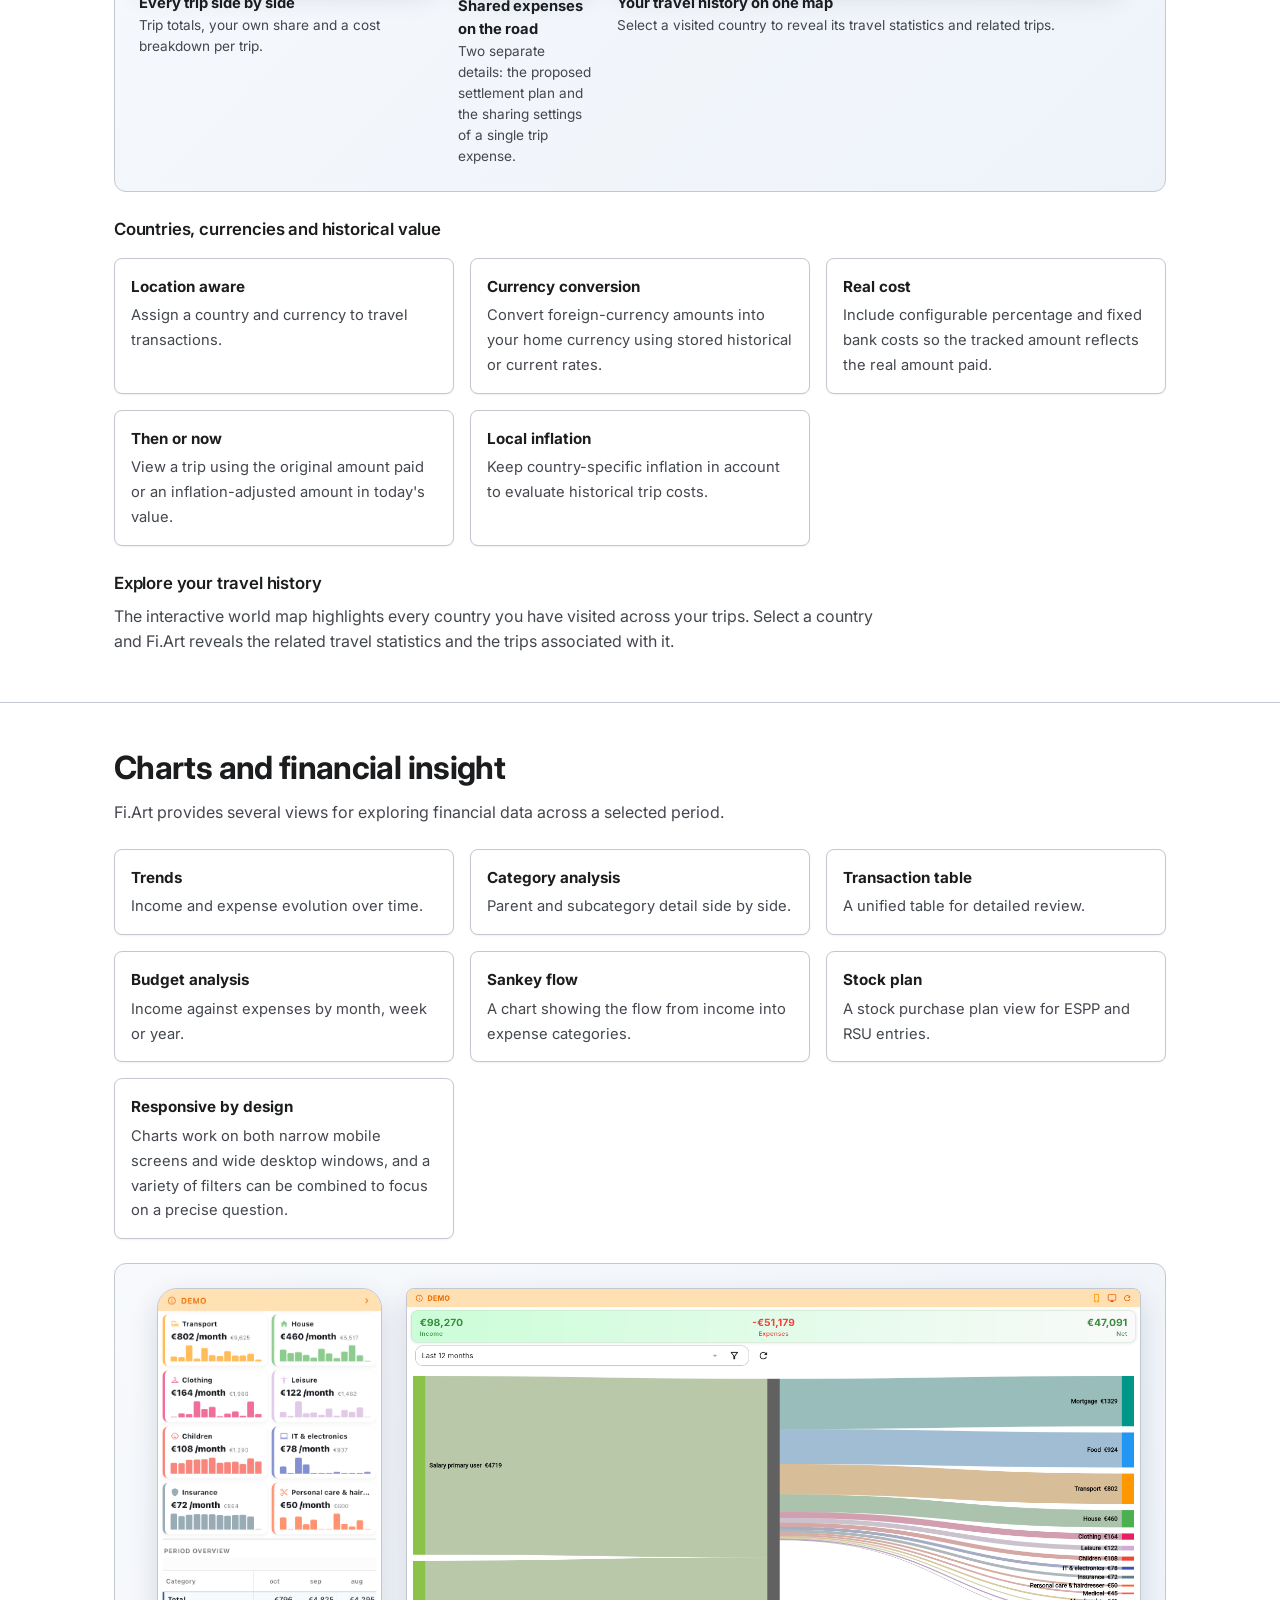
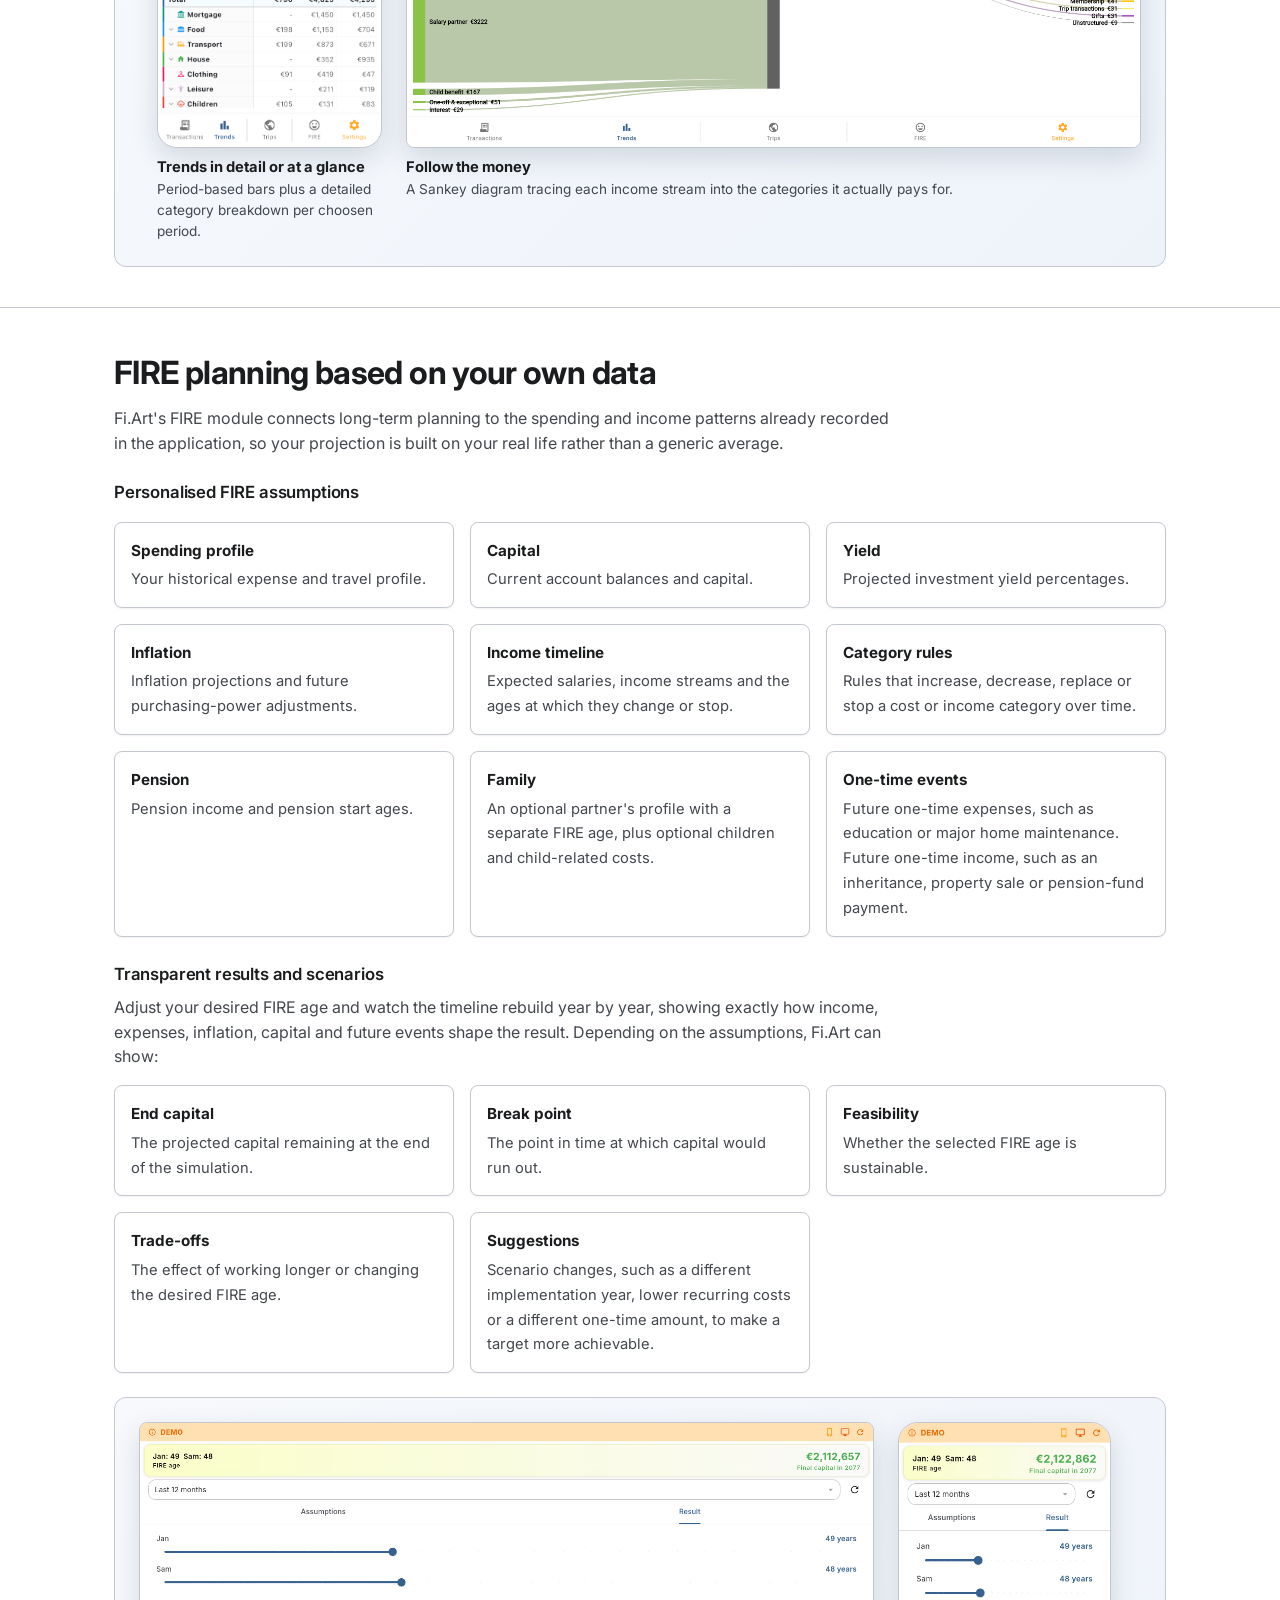
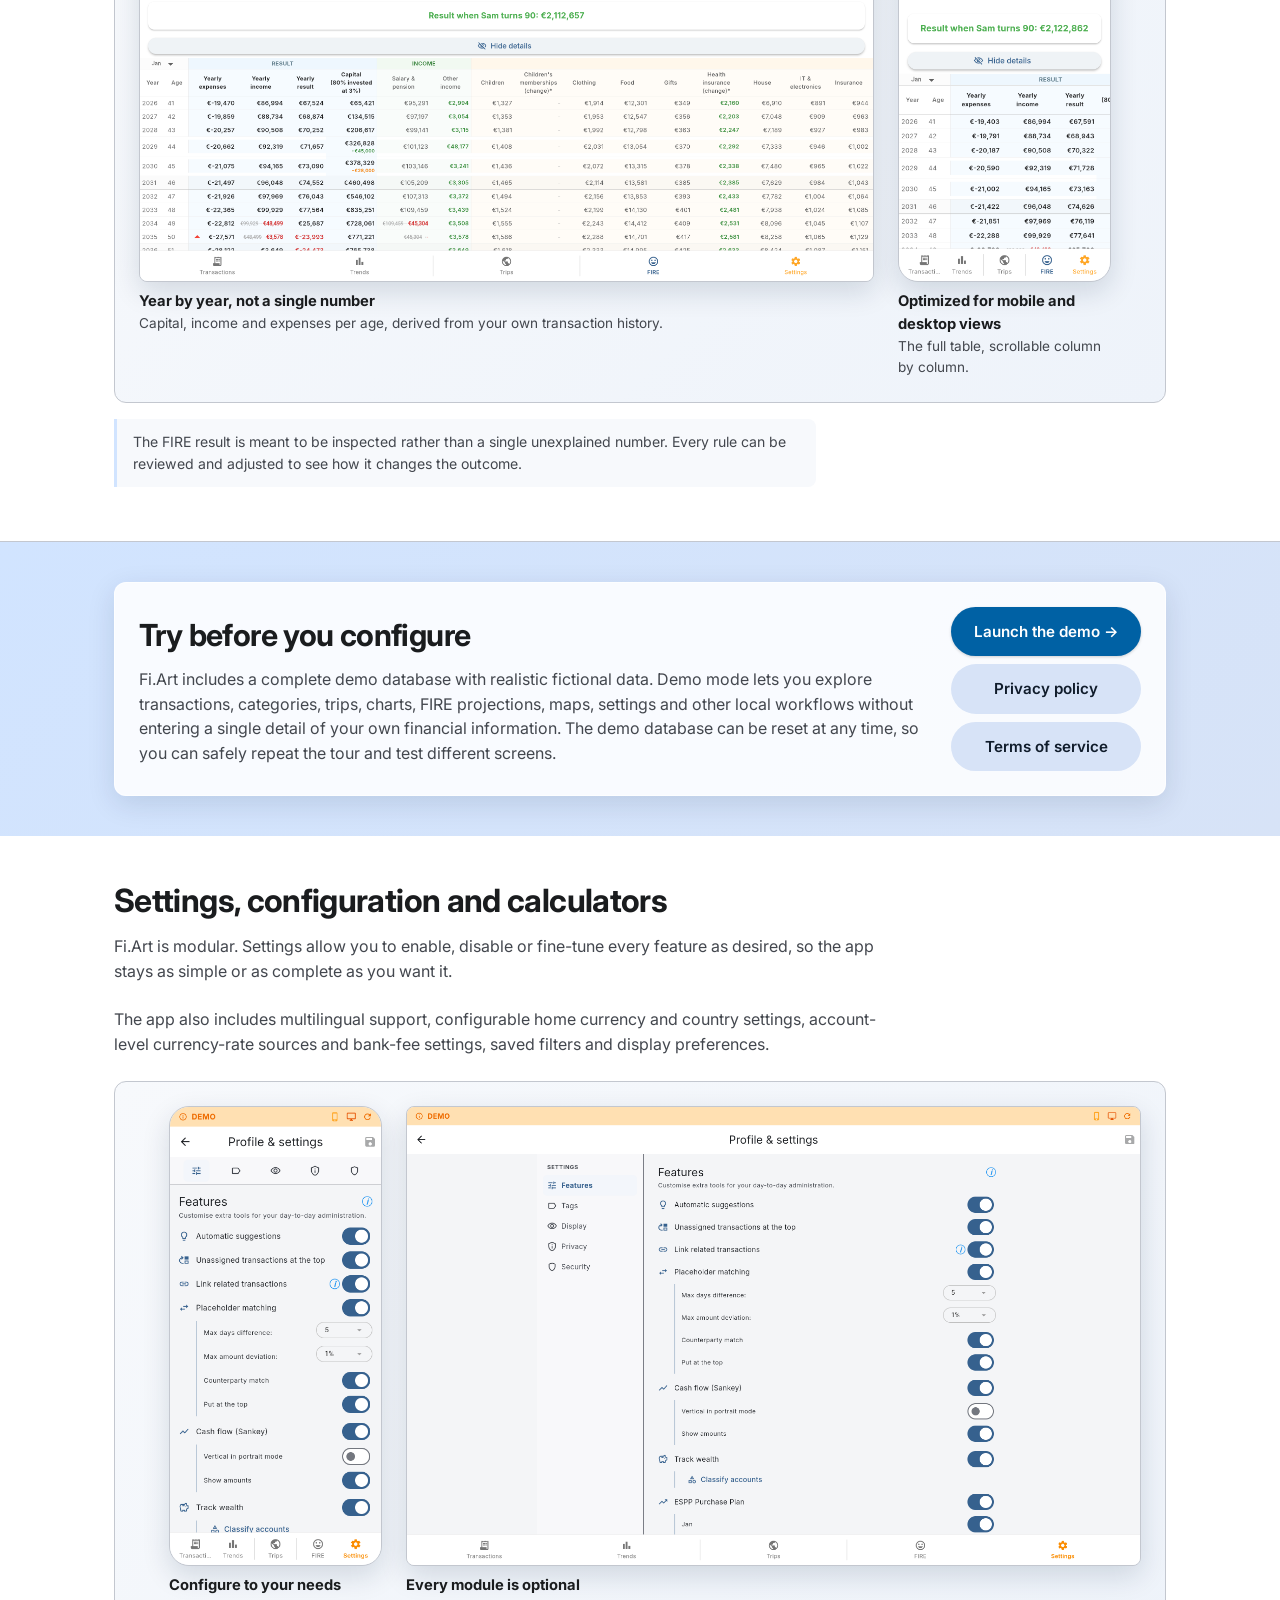
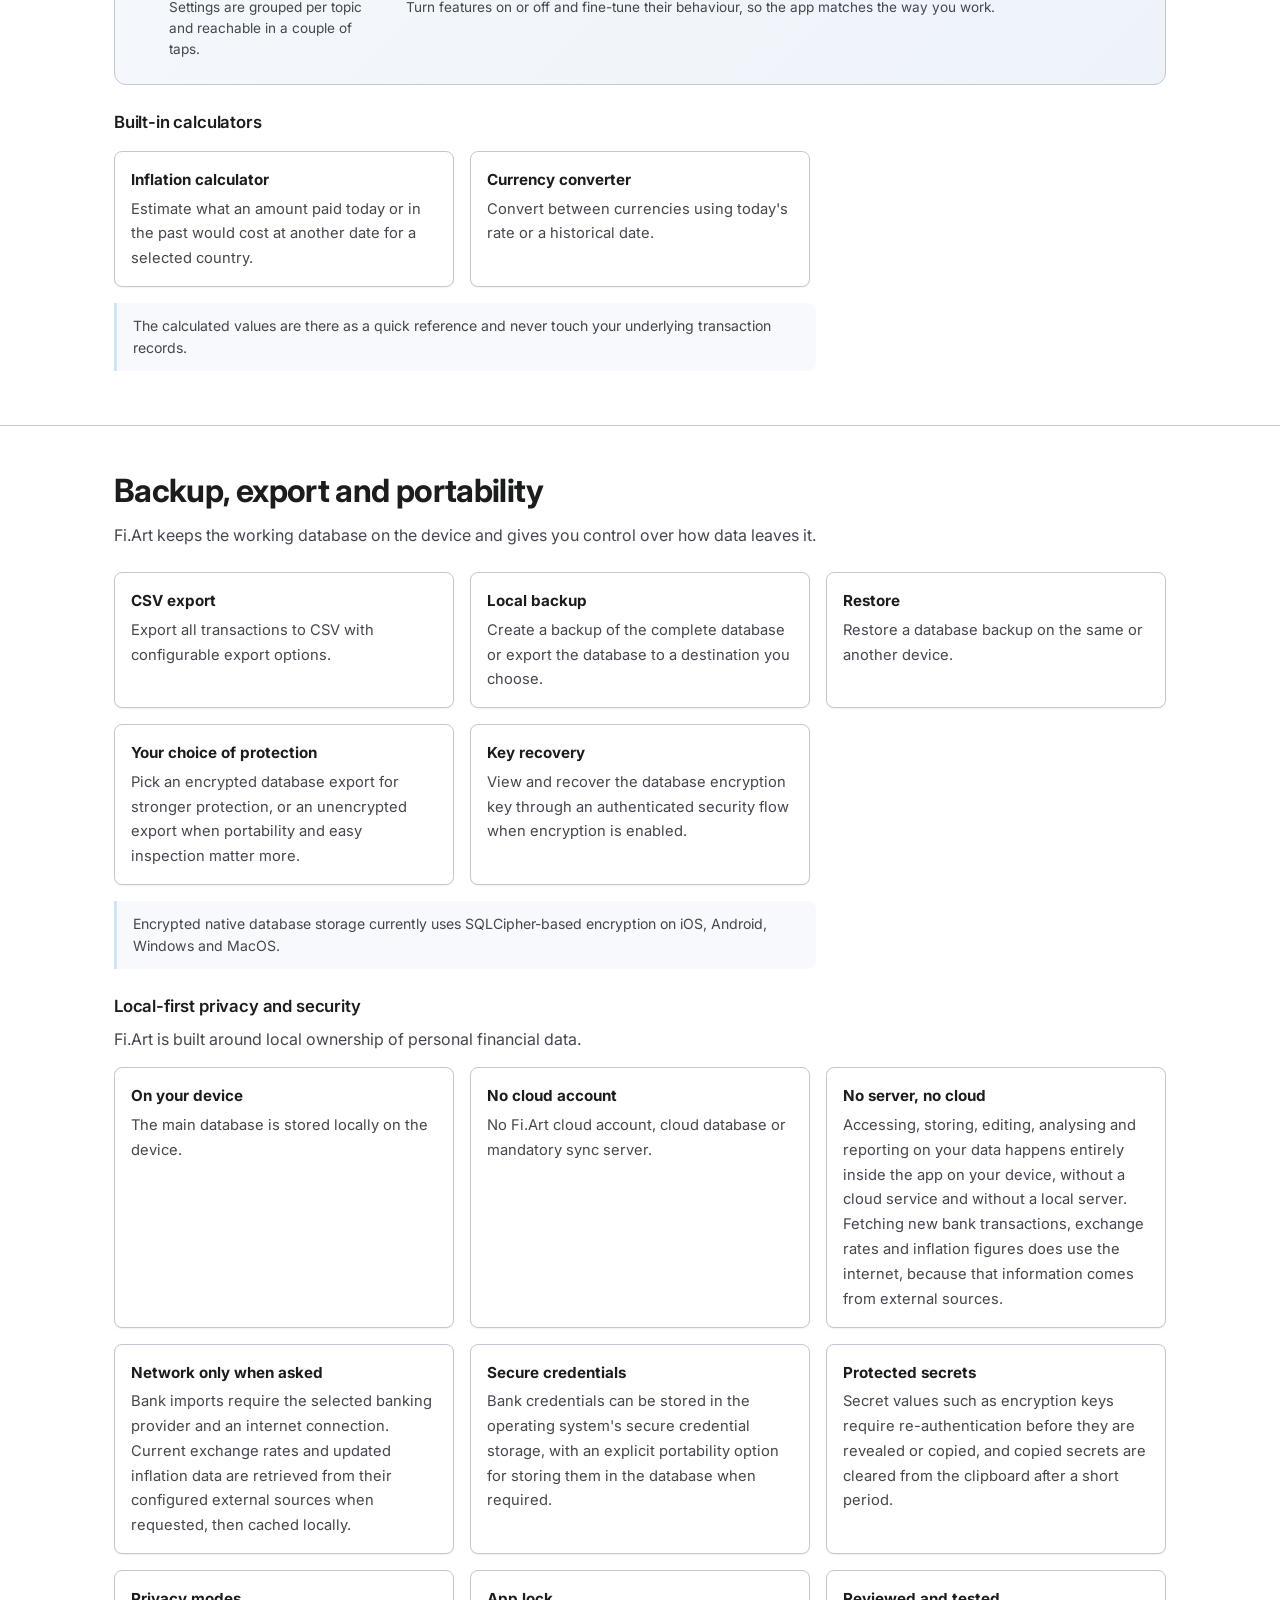
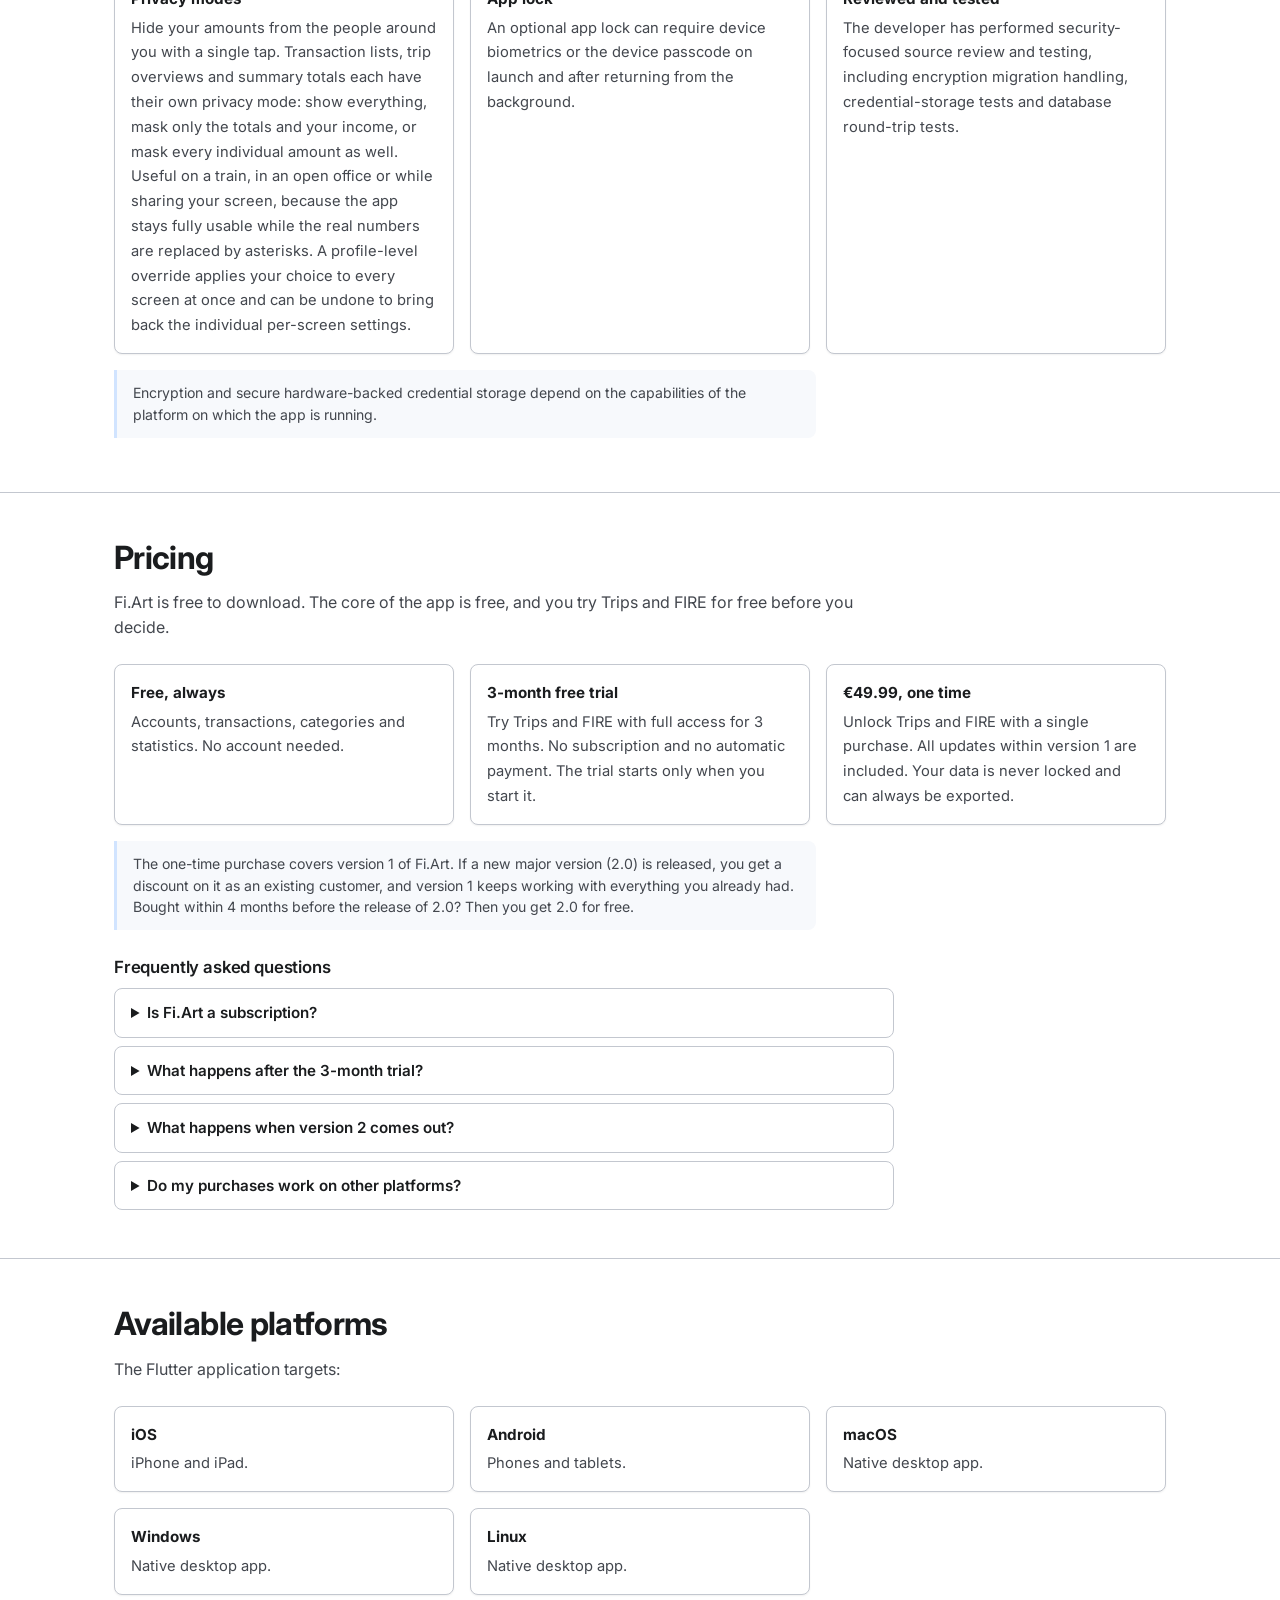
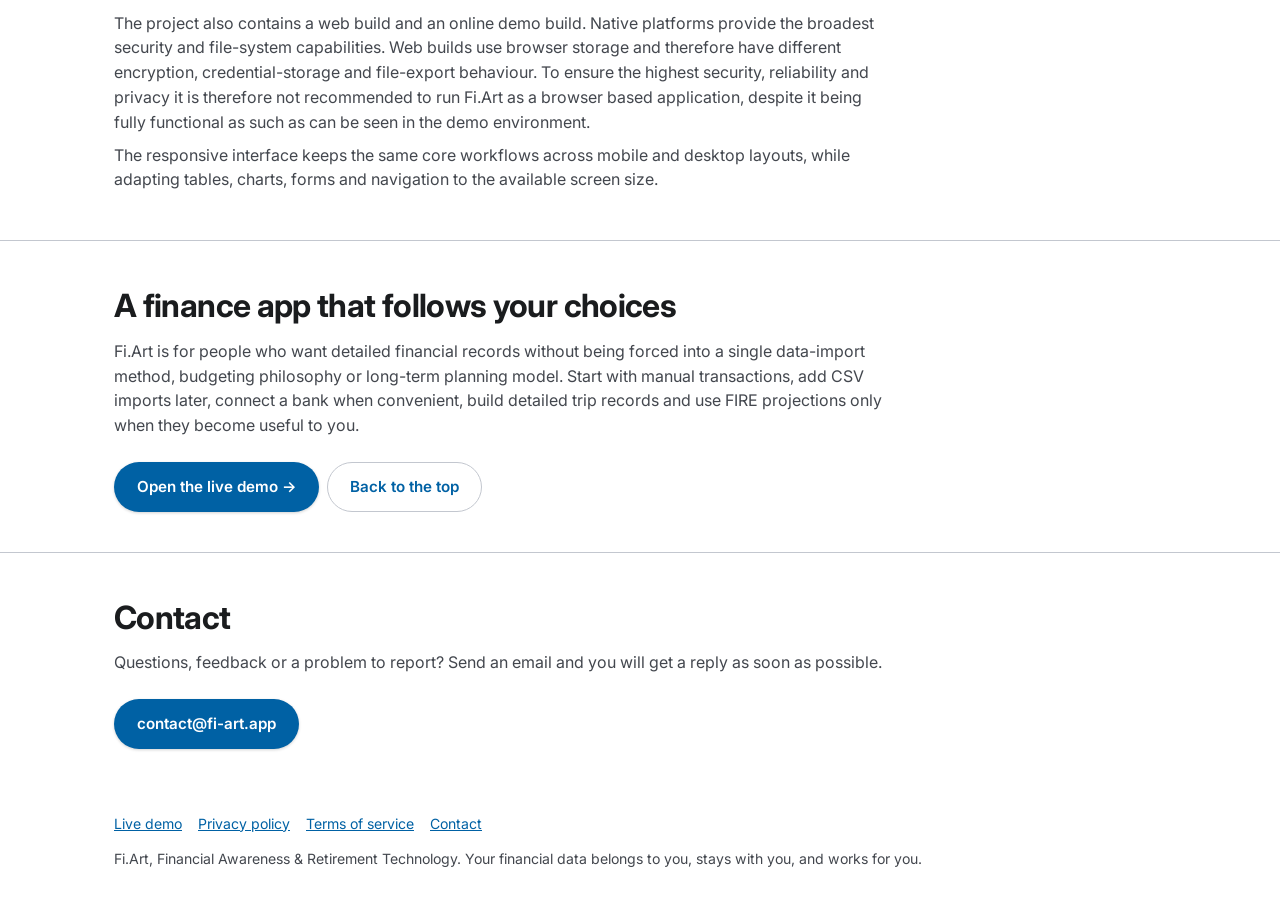
==== commit 8694e208: "Add integrations section and connections screenshot; publish licensing and legal updates" ====
--- a/index.html
+++ b/index.html
@@ -25,6 +25,7 @@
       <a href="#insight">Insight</a>
       <a href="#fire">FIRE</a>
       <a href="#privacy">Privacy</a>
+      <a href="#pricing">Pricing</a>
       <a href="#platforms">Platforms</a>
       <a href="#contact">Contact</a>
       <a class="btn btn--filled btn--small" href="demo/index.html">Try the demo</a>
@@ -127,6 +128,34 @@
       open banking authentication has permission to initiate payments.
     </p>
 
+    <h3 class="sub">Every integration built into the app</h3>
+    <div class="prose">
+      <p>
+        Every connection is optional and switched off until you turn it on, so the app only shows what you use.
+        You bring your own keys or tokens, which means the connection runs between your device and the provider,
+        never through a Fi.Art server.
+      </p>
+    </div>
+    <div class="showcase showcase--flip">
+      <figure class="showcase__phone">
+        <img src="assets/screenshots/mobile-connections.png" width="780" height="1688"
+             alt="Connections tab of the accounts screen on a phone, listing Enable Banking, GoCardless, SimpleFIN, Plaid, Interactive Brokers, Apple Wallet, Monizze and Edenred, all switched off" loading="lazy" decoding="async">
+        <figcaption>
+          <strong>All connections, all optional</strong>
+          Each one has its own switch and, where needed, a step-by-step setup guide.
+        </figcaption>
+      </figure>
+      <ul class="showcase__list">
+        <li><strong>Enable Banking</strong>Accounts from many European banks through PSD2 open banking, with your own application registration.</li>
+        <li><strong>GoCardless</strong>Bank Account Data (formerly Nordigen), for people who already have a GoCardless account.</li>
+        <li><strong>SimpleFIN</strong>Bank connections through SimpleFIN Bridge, mainly for banks in the US and Canada.</li>
+        <li><strong>Plaid</strong>Bank connections with your own Plaid keys, including a sandbox for testing.</li>
+        <li><strong>Interactive Brokers</strong>Follow the total value of your brokerage account as its balance, through Flex Queries.</li>
+        <li><strong>Apple Wallet</strong>Apple Pay payments appear in the app immediately, next to any bank connection.</li>
+        <li><strong>Monizze and Edenred</strong>Meal voucher cards that you keep up to date by pasting transactions from their websites. There is no automated link with these two.</li>
+      </ul>
+    </div>
+
     <h3 class="sub">Faster, more consistent categorization</h3>
     <div class="prose">
       <p>
@@ -528,6 +557,46 @@
   </div>
 </section>
 
+
+<!-- =========================================================== pricing -->
+<section class="block" id="pricing">
+  <div class="wrap">
+    <div class="block__head">
+      <h2>Pricing</h2>
+      <p>Fi.Art is free to download. The core of the app is free, and you try Trips and FIRE for free before you decide.</p>
+    </div>
+    <ul class="grid">
+      <li class="card"><span class="card__title">Free, always</span><span class="card__text">Accounts, transactions, categories and statistics. No account needed.</span></li>
+      <li class="card"><span class="card__title">3-month free trial</span><span class="card__text">Try Trips and FIRE with full access for 3 months. No subscription and no automatic payment. The trial starts only when you start it.</span></li>
+      <li class="card"><span class="card__title">€49.99, one time</span><span class="card__text">Unlock Trips and FIRE with a single purchase. All updates within version 1 are included. Your data is never locked and can always be exported.</span></li>
+    </ul>
+    <p class="fineprint">
+      The one-time purchase covers version 1 of Fi.Art. If a new major version (2.0) is released, you get a
+      discount on it as an existing customer, and version 1 keeps working with everything you already had.
+      Bought within 4 months before the release of 2.0? Then you get 2.0 for free.
+    </p>
+
+    <h3 class="sub">Frequently asked questions</h3>
+    <div class="faq">
+      <details>
+        <summary>Is Fi.Art a subscription?</summary>
+        <p>No. There is no subscription and no automatic renewal. You pay once, or you do not pay at all and keep using the free features.</p>
+      </details>
+      <details>
+        <summary>What happens after the 3-month trial?</summary>
+        <p>Only the Trips and FIRE tabs are locked. Transactions, categories and statistics stay free. Your data is kept and you can always export it, with or without a purchase.</p>
+      </details>
+      <details>
+        <summary>What happens when version 2 comes out?</summary>
+        <p>Your purchase covers version 1 and all its updates. Version 1 keeps working with everything you already had. A new major version is offered to existing customers at a discount, and it is free if you bought within 4 months before its release.</p>
+      </details>
+      <details>
+        <summary>Do my purchases work on other platforms?</summary>
+        <p>A purchase belongs to the store where you made it. An App Store purchase does not transfer to Google Play or to the Windows app, and the other way around. Use Restore purchases to get an earlier purchase back on the same store account.</p>
+      </details>
+    </div>
+  </div>
+</section>
 
 <!-- ========================================================= platforms -->
 <section class="block" id="platforms">
--- a/styles.css
+++ b/styles.css
@@ -559,6 +559,31 @@
   font-size: 0.92rem;
 }
 
+/* Text list next to a phone capture (the integrations band). It fills the rest
+   of the row and wraps below the capture when the column gets narrow. */
+.showcase__list {
+  flex: 1 1 280px;
+  min-width: 0;
+  margin: 0;
+  padding: 0;
+  list-style: none;
+  display: grid;
+  gap: var(--gap-md);
+  align-self: center;
+}
+
+.showcase__list li {
+  font-size: 0.92rem;
+  color: var(--on-surface-variant);
+}
+
+.showcase__list strong {
+  display: block;
+  margin-bottom: 2px;
+  font-size: 0.95rem;
+  color: var(--on-surface);
+}
+
 /* ----------------------------------------------------------- screenshot zoom */
 
 /* Every screenshot on the page is clickable and opens in the lightbox below.
@@ -927,6 +952,34 @@
   .appbar nav a.btn--filled { padding: 7px 12px; font-size: 0.8rem; }
 }
 
+/* ----------------------------------------------------------------- FAQ */
+
+.faq {
+  max-width: 78ch;
+  margin-top: var(--gap-sm);
+}
+
+.faq details {
+  border: 1px solid var(--outline-variant);
+  border-radius: var(--radius-sm);
+  background: var(--surface);
+  margin-bottom: var(--gap-sm);
+  padding: 0 var(--gap-md);
+}
+
+.faq summary {
+  cursor: pointer;
+  padding: 12px 0;
+  font-weight: 600;
+  font-size: 0.95rem;
+}
+
+.faq details p {
+  margin: 0 0 var(--gap-md);
+  color: var(--on-surface-variant);
+  font-size: 0.92rem;
+}
+
 /* Users who prefer reduced motion */
 @media (prefers-reduced-motion: reduce) {
   html { scroll-behavior: auto; }
